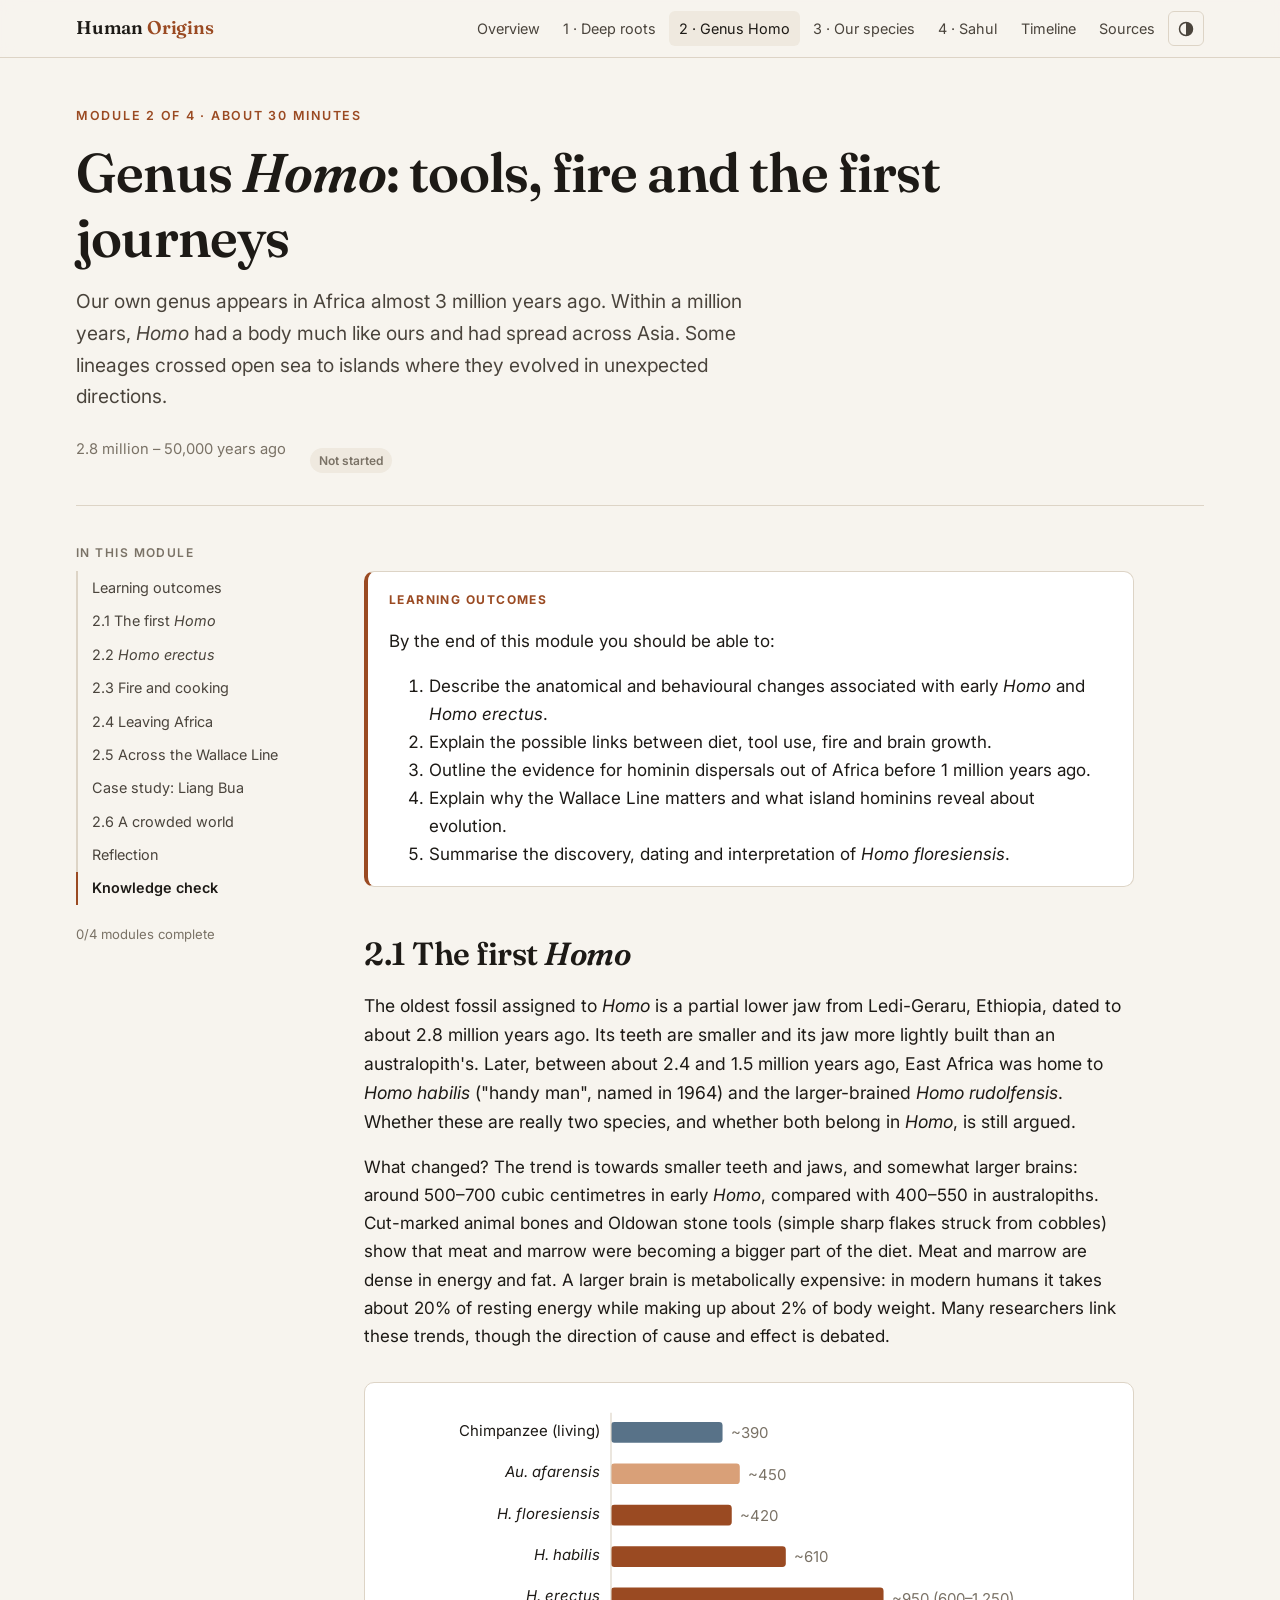
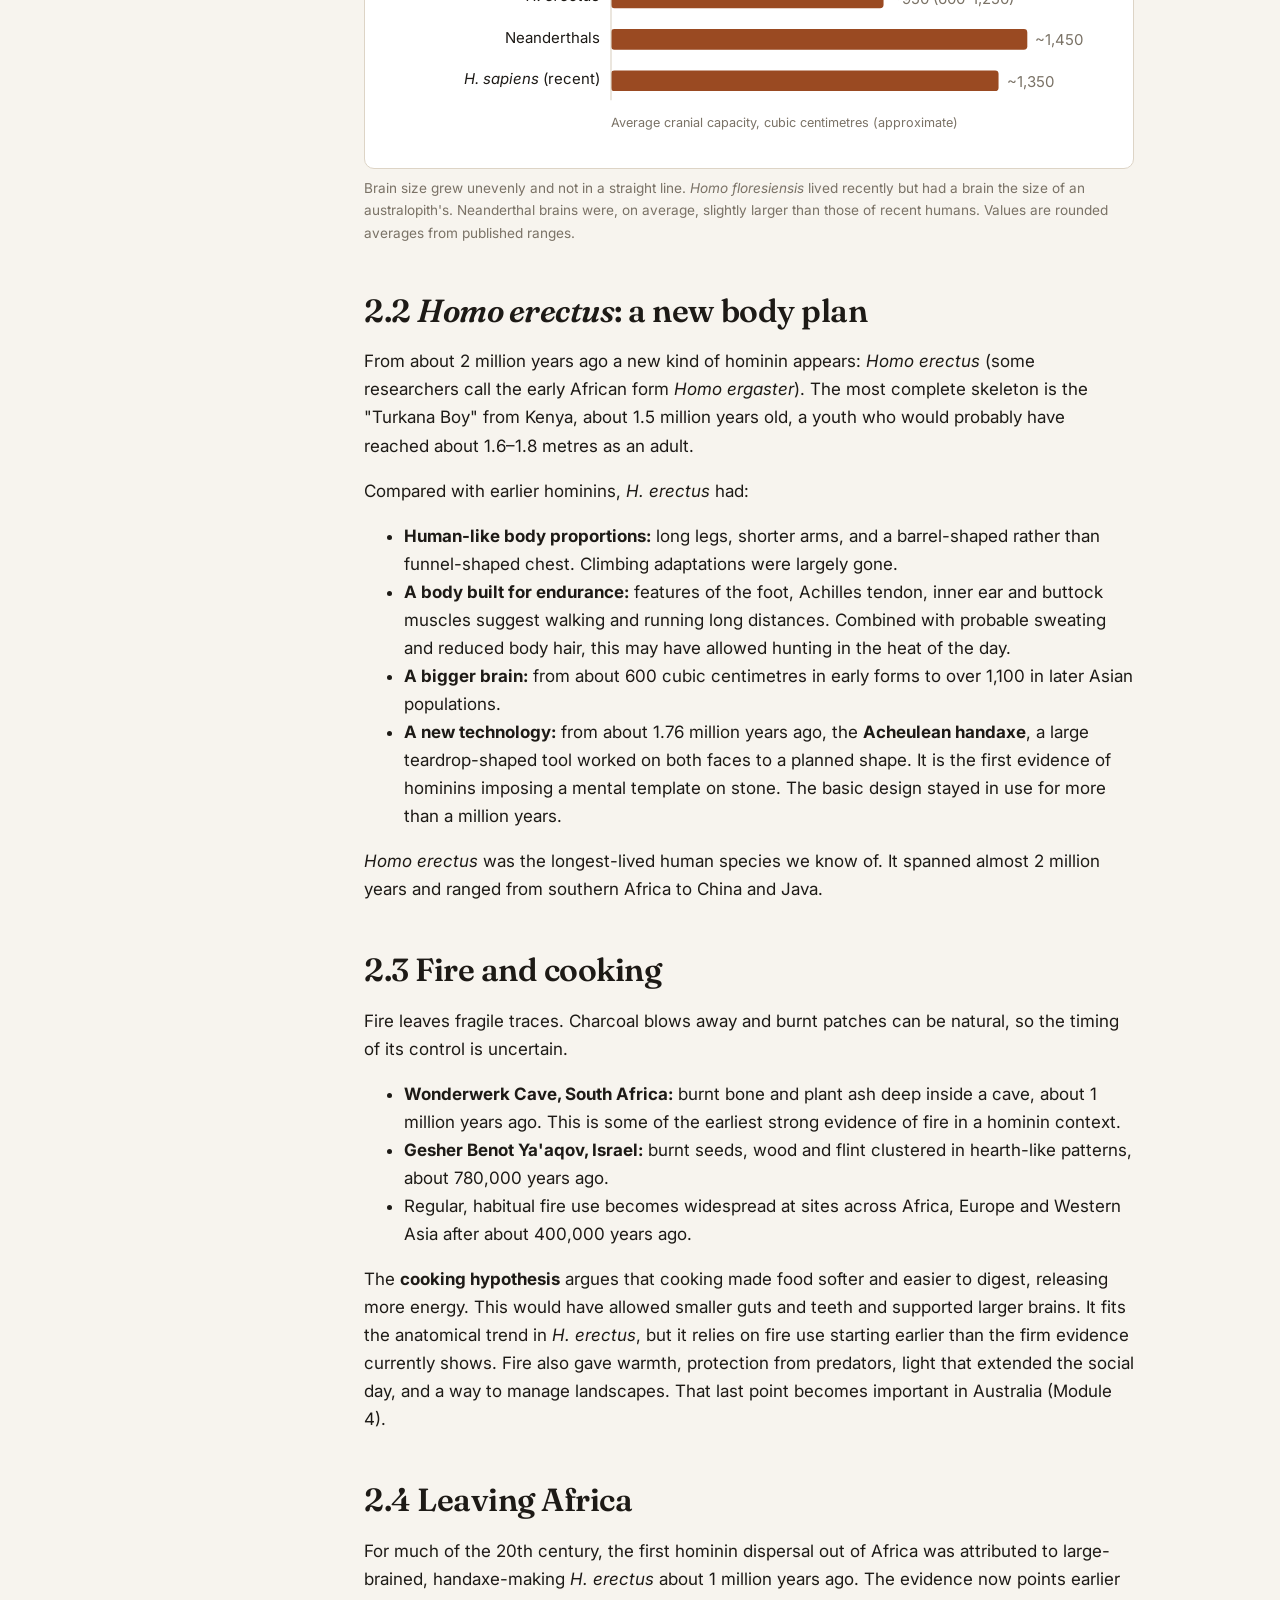
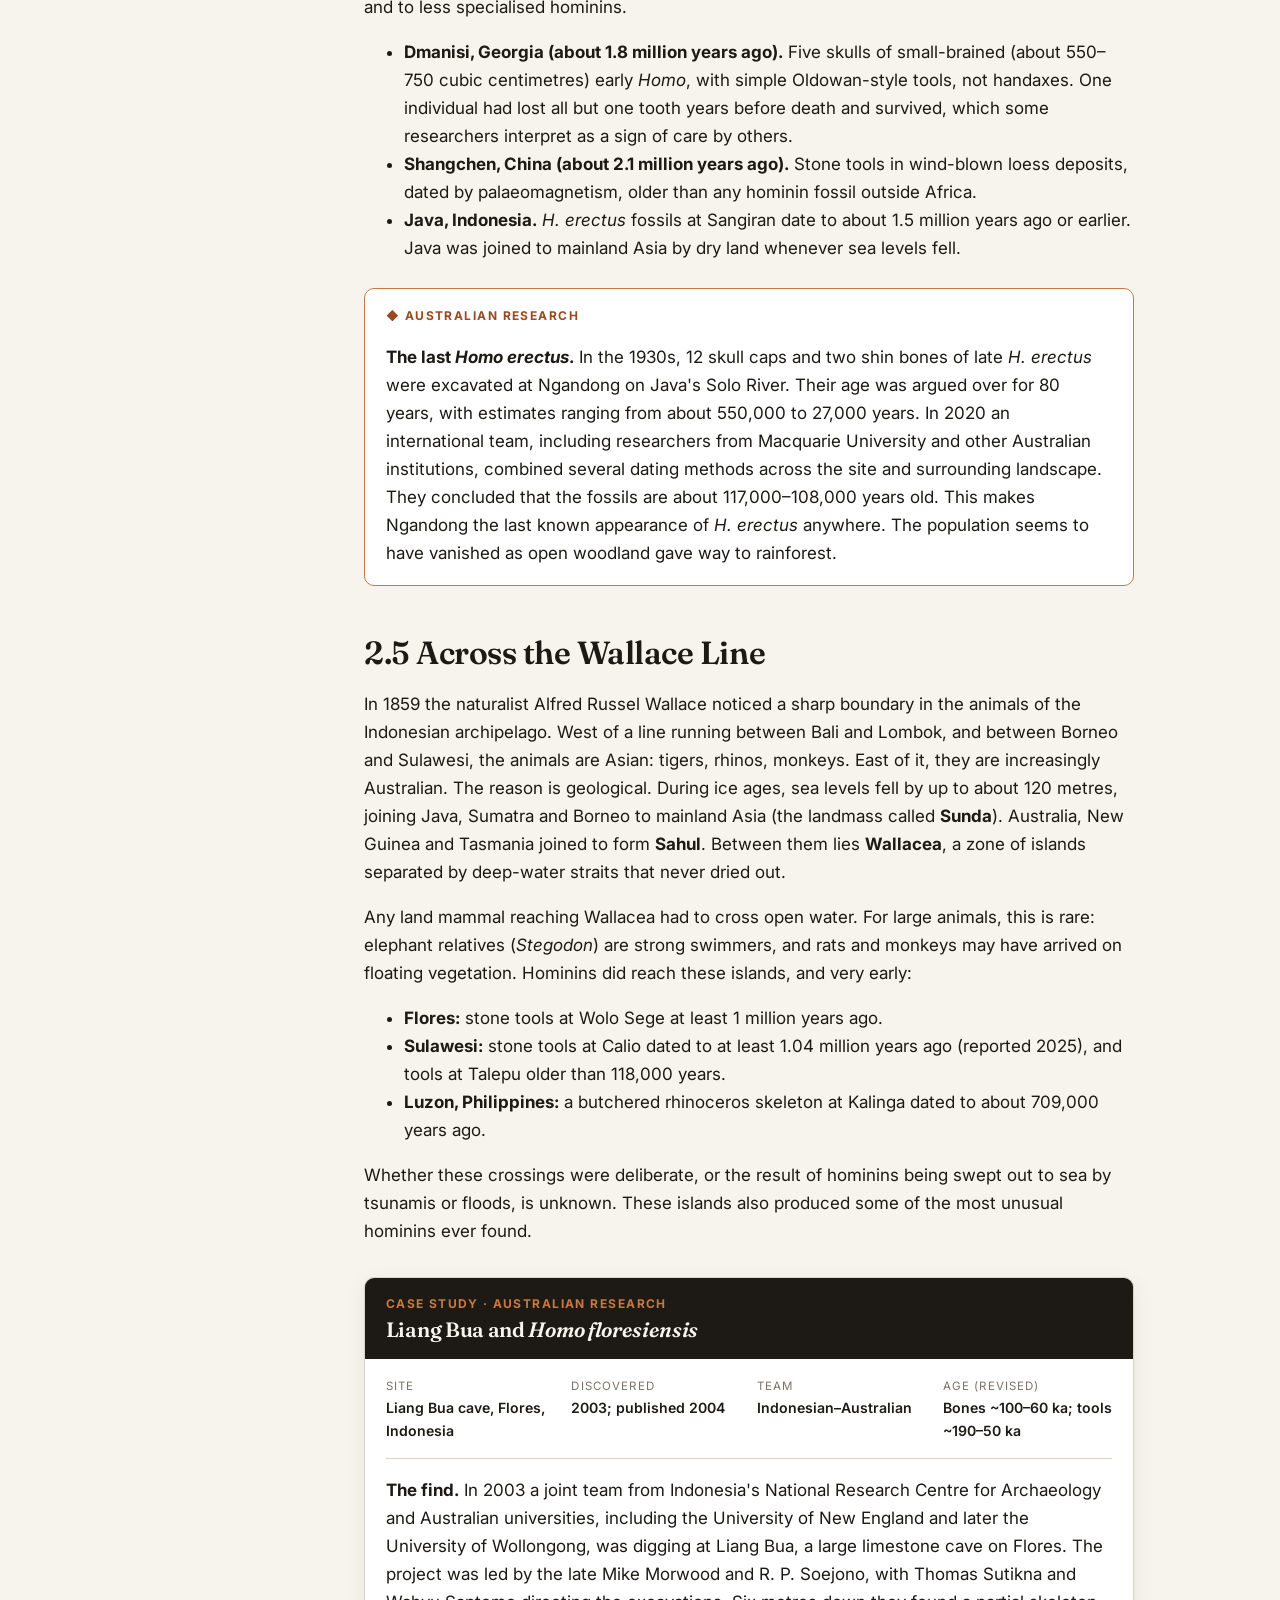
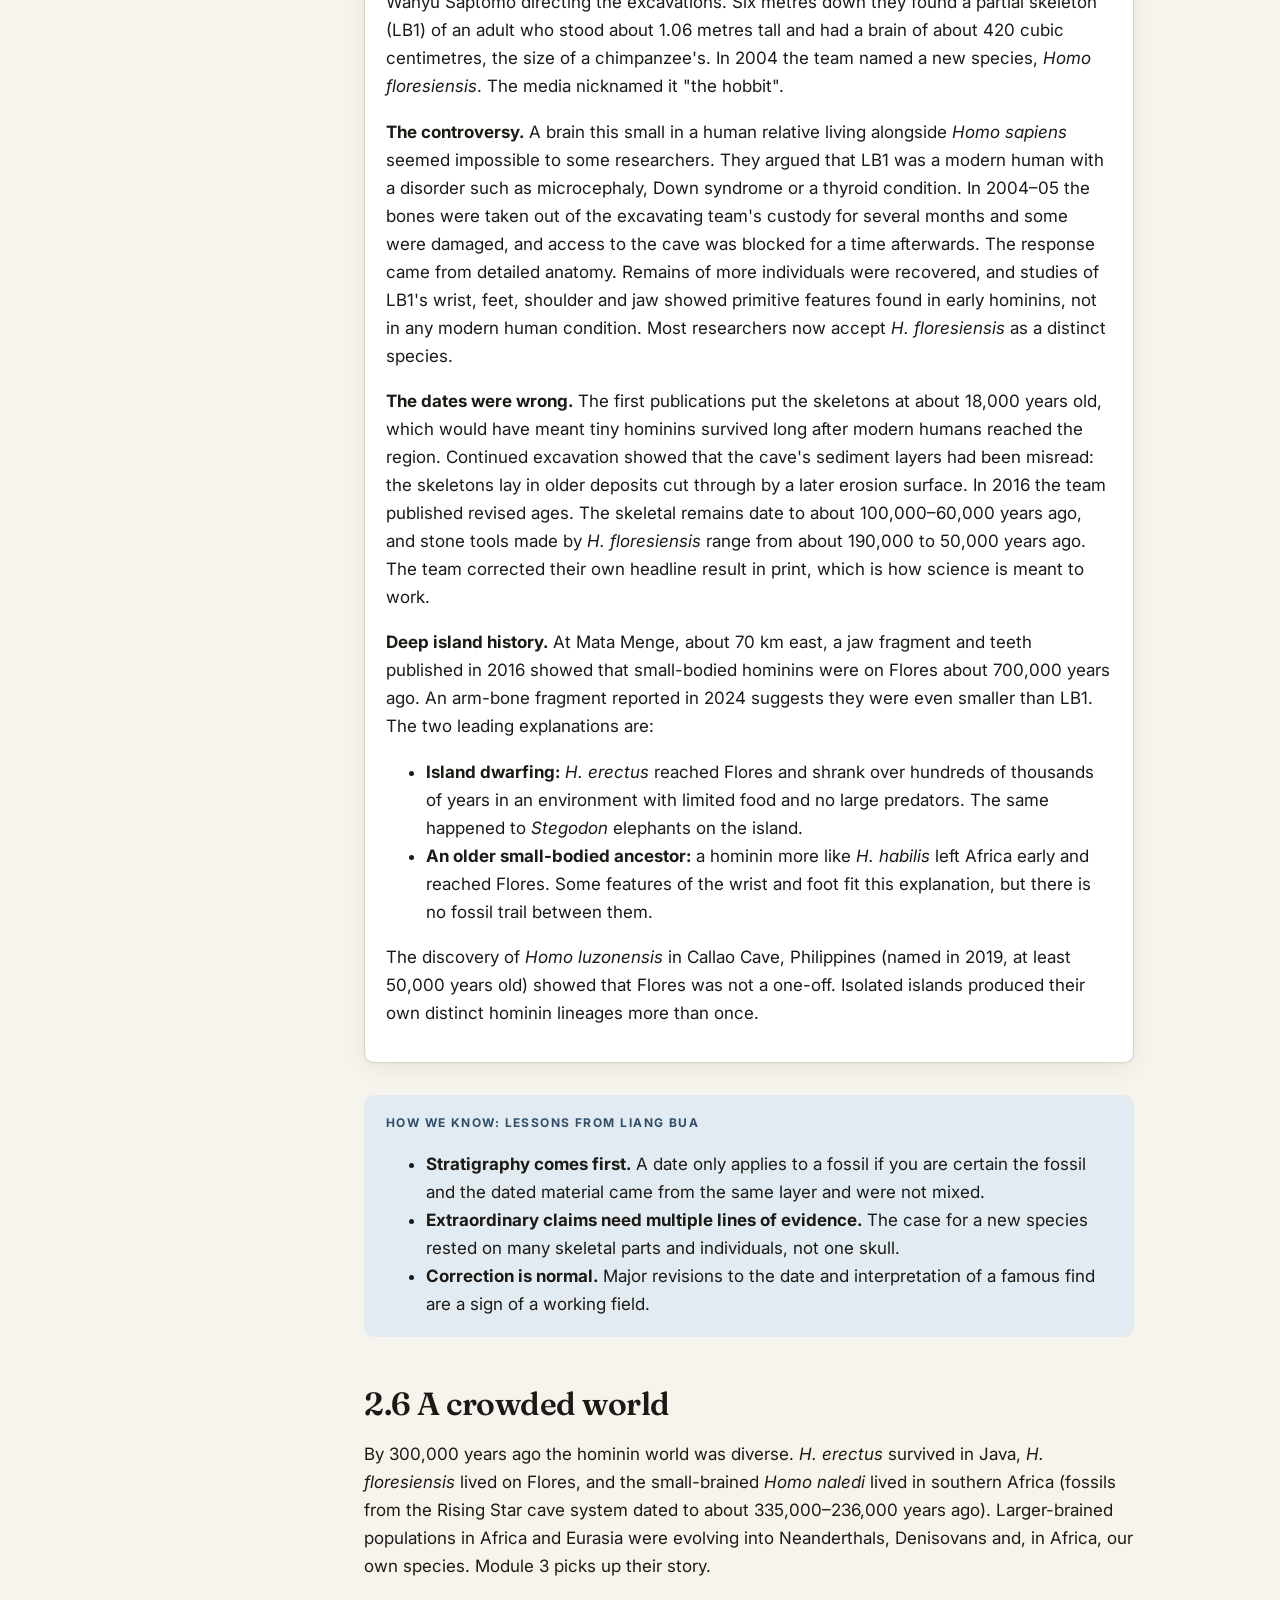
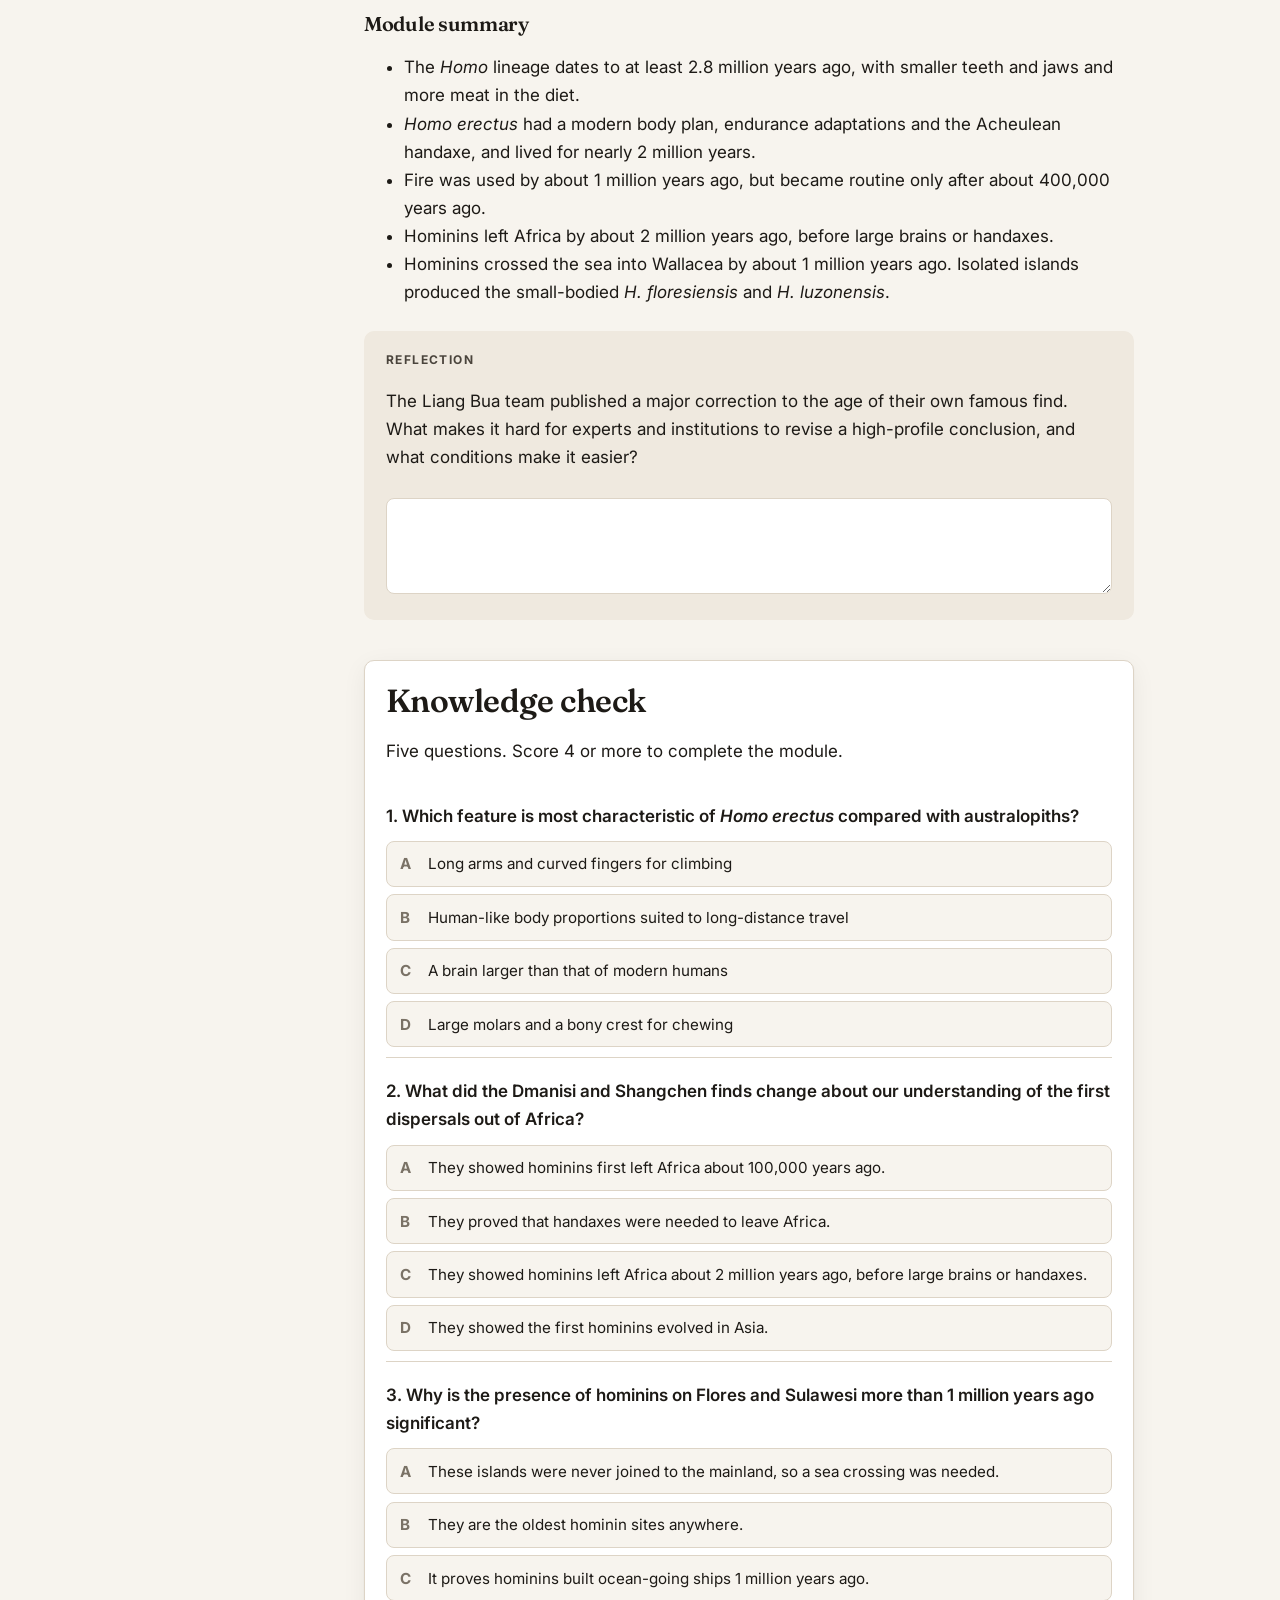
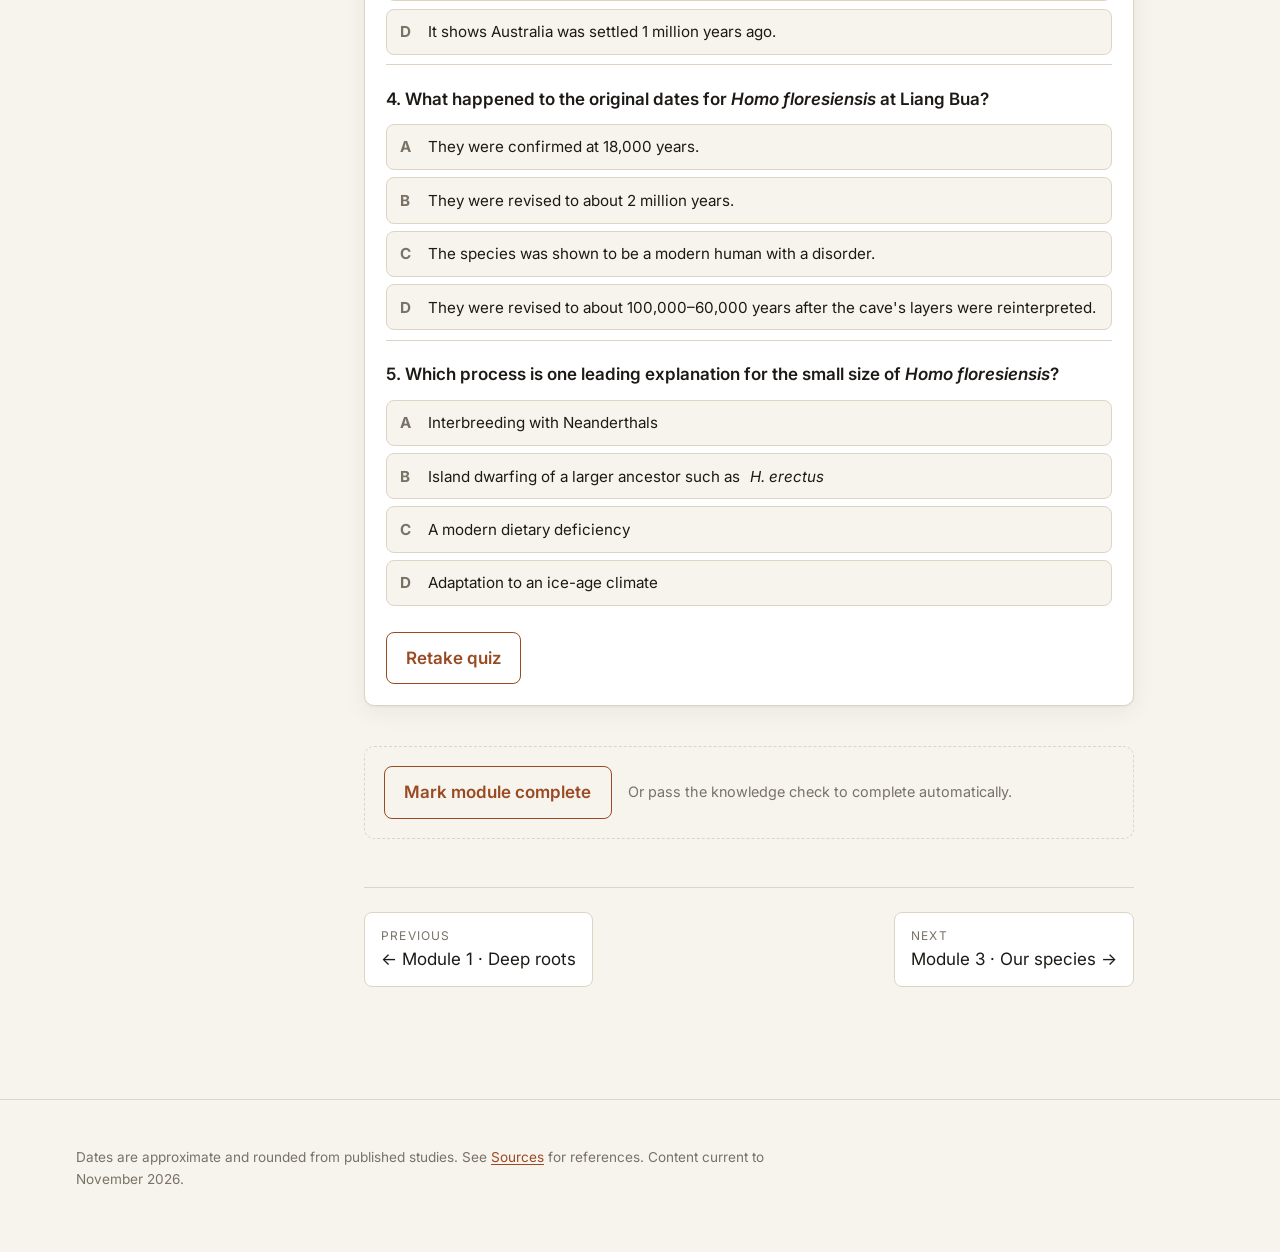
==== site/module-2.html @ 726d6d4f "Add Human Origins: four-module executive course on human evolution Static site in site/ with four mo" ====
<!doctype html>
<html lang="en-AU">
<head>
<meta charset="utf-8">
<meta name="viewport" content="width=device-width, initial-scale=1">
<title>Genus Homo · Human Origins</title>
<meta name="description" content="Module 2: early Homo, Homo erectus, fire, the first dispersals out of Africa, and the island hominins of Flores and Luzon.">
<link rel="preconnect" href="https://fonts.googleapis.com">
<link rel="preconnect" href="https://fonts.gstatic.com" crossorigin>
<link href="https://fonts.googleapis.com/css2?family=Fraunces:opsz,wght@9..144,500;9..144,600&family=Inter:wght@400;600;700&display=swap" rel="stylesheet">
<link rel="stylesheet" href="assets/styles.css">
<link rel="icon" href="data:image/svg+xml,%3Csvg xmlns='http://www.w3.org/2000/svg' viewBox='0 0 32 32'%3E%3Ccircle cx='16' cy='16' r='14' fill='%239a4a22'/%3E%3Cpath d='M10 22c2-8 4-12 6-12s4 4 6 12' stroke='%23fff' stroke-width='2.5' fill='none' stroke-linecap='round'/%3E%3C/svg%3E">
</head>
<body>
<a class="skip" href="#main">Skip to content</a>
<header class="site-header"><div class="inner">
  <a class="brand" href="index.html">Human <span>Origins</span></a>
  <button class="nav-toggle" aria-expanded="false" aria-controls="nav">Menu</button>
  <nav class="site-nav" id="nav" aria-label="Course">
    <a href="index.html">Overview</a>
    <a href="module-1.html">1 · Deep roots</a>
    <a href="module-2.html" aria-current="page">2 · Genus Homo</a>
    <a href="module-3.html">3 · Our species</a>
    <a href="module-4.html">4 · Sahul</a>
    <a href="timeline.html">Timeline</a>
    <a href="resources.html">Sources</a>
    <button class="theme-toggle" type="button" aria-label="Toggle dark mode"><svg width="16" height="16" viewBox="0 0 16 16" aria-hidden="true" style="display:block"><circle cx="8" cy="8" r="6.5" fill="none" stroke="currentColor" stroke-width="1.5"/><path d="M8 1.5a6.5 6.5 0 0 1 0 13z" fill="currentColor"/></svg></button>
  </nav>
</div></header>

<main id="main">
<div class="wrap">
  <header class="module-head">
    <p class="eyebrow">Module 2 of 4 · About 30 minutes</p>
    <h1>Genus <em>Homo</em>: tools, fire and the first journeys</h1>
    <p class="lede">Our own genus appears in Africa almost 3 million years ago. Within a million years, <em>Homo</em> had a body much like ours and had spread across Asia. Some lineages crossed open sea to islands where they evolved in unexpected directions.</p>
    <div class="meta-row"><span>2.8 million – 50,000 years ago</span><span data-status-for="m2" class="status">Not started</span></div>
  </header>

  <div class="module-layout">
    <aside class="toc" aria-label="In this module">
      <h2>In this module</h2>
      <ol>
        <li><a href="#outcomes">Learning outcomes</a></li>
        <li><a href="#s1">2.1 The first <em>Homo</em></a></li>
        <li><a href="#s2">2.2 <em>Homo erectus</em></a></li>
        <li><a href="#s3">2.3 Fire and cooking</a></li>
        <li><a href="#s4">2.4 Leaving Africa</a></li>
        <li><a href="#s5">2.5 Across the Wallace Line</a></li>
        <li><a href="#case">Case study: Liang Bua</a></li>
        <li><a href="#s6">2.6 A crowded world</a></li>
        <li><a href="#reflect">Reflection</a></li>
        <li><a href="#quiz">Knowledge check</a></li>
      </ol>
      <p class="progress-mini"><span data-progress-count>0</span>/4 modules complete</p>
    </aside>

    <article class="content">
      <div class="box outcomes" id="outcomes">
        <p class="box-title">Learning outcomes</p>
        <p>By the end of this module you should be able to:</p>
        <ol>
          <li>Describe the anatomical and behavioural changes associated with early <em>Homo</em> and <em>Homo erectus</em>.</li>
          <li>Explain the possible links between diet, tool use, fire and brain growth.</li>
          <li>Outline the evidence for hominin dispersals out of Africa before 1 million years ago.</li>
          <li>Explain why the Wallace Line matters and what island hominins reveal about evolution.</li>
          <li>Summarise the discovery, dating and interpretation of <em>Homo floresiensis</em>.</li>
        </ol>
      </div>

      <h2 id="s1">2.1 The first <em>Homo</em></h2>
      <p>The oldest fossil assigned to <em>Homo</em> is a partial lower jaw from Ledi-Geraru, Ethiopia, dated to about 2.8 million years ago. Its teeth are smaller and its jaw more lightly built than an australopith's. Later, between about 2.4 and 1.5 million years ago, East Africa was home to <em>Homo habilis</em> ("handy man", named in 1964) and the larger-brained <em>Homo rudolfensis</em>. Whether these are really two species, and whether both belong in <em>Homo</em>, is still argued.</p>
      <p>What changed? The trend is towards smaller teeth and jaws, and somewhat larger brains: around 500–700 cubic centimetres in early <em>Homo</em>, compared with 400–550 in australopiths. Cut-marked animal bones and Oldowan stone tools (simple sharp flakes struck from cobbles) show that meat and marrow were becoming a bigger part of the diet. Meat and marrow are dense in energy and fat. A larger brain is metabolically expensive: in modern humans it takes about 20% of resting energy while making up about 2% of body weight. Many researchers link these trends, though the direction of cause and effect is debated.</p>

      <figure>
        <div class="fig-svg">
          <svg viewBox="0 0 640 300" role="img" aria-labelledby="brain-t brain-d">
            <title id="brain-t">Average brain size of selected hominins</title>
            <desc id="brain-d">Horizontal bar chart of approximate average cranial capacity in cubic centimetres: chimpanzee 390, Australopithecus afarensis 450, Homo floresiensis 420, Homo habilis 610, Homo erectus 950, Neanderthals 1450, Homo sapiens (recent) 1350.</desc>
            <g font-size="13">
              <text x="190" y="32" text-anchor="end">Chimpanzee (living)</text>
              <rect class="bar3" x="200" y="20" width="97" height="18" rx="3"/><text x="304" y="34" class="muted">~390</text>
              <text x="190" y="68" text-anchor="end"><tspan font-style="italic">Au. afarensis</tspan></text>
              <rect class="bar2" x="200" y="56" width="112" height="18" rx="3"/><text x="319" y="70" class="muted">~450</text>
              <text x="190" y="104" text-anchor="end"><tspan font-style="italic">H. floresiensis</tspan></text>
              <rect class="bar" x="200" y="92" width="105" height="18" rx="3"/><text x="312" y="106" class="muted">~420</text>
              <text x="190" y="140" text-anchor="end"><tspan font-style="italic">H. habilis</tspan></text>
              <rect class="bar" x="200" y="128" width="152" height="18" rx="3"/><text x="359" y="142" class="muted">~610</text>
              <text x="190" y="176" text-anchor="end"><tspan font-style="italic">H. erectus</tspan></text>
              <rect class="bar" x="200" y="164" width="237" height="18" rx="3"/><text x="444" y="178" class="muted">~950 (600–1,250)</text>
              <text x="190" y="212" text-anchor="end">Neanderthals</text>
              <rect class="bar" x="200" y="200" width="362" height="18" rx="3"/><text x="569" y="214" class="muted">~1,450</text>
              <text x="190" y="248" text-anchor="end"><tspan font-style="italic">H. sapiens</tspan> (recent)</text>
              <rect class="bar" x="200" y="236" width="337" height="18" rx="3"/><text x="544" y="250" class="muted">~1,350</text>
              <line class="axis" x1="200" y1="12" x2="200" y2="262" stroke-width="1"/>
              <text x="200" y="285" class="muted" font-size="11">Average cranial capacity, cubic centimetres (approximate)</text>
            </g>
          </svg>
        </div>
        <figcaption>Brain size grew unevenly and not in a straight line. <em>Homo floresiensis</em> lived recently but had a brain the size of an australopith's. Neanderthal brains were, on average, slightly larger than those of recent humans. Values are rounded averages from published ranges.</figcaption>
      </figure>

      <h2 id="s2">2.2 <em>Homo erectus</em>: a new body plan</h2>
      <p>From about 2 million years ago a new kind of hominin appears: <em>Homo erectus</em> (some researchers call the early African form <em>Homo ergaster</em>). The most complete skeleton is the "Turkana Boy" from Kenya, about 1.5 million years old, a youth who would probably have reached about 1.6–1.8 metres as an adult.</p>
      <p>Compared with earlier hominins, <em>H. erectus</em> had:</p>
      <ul>
        <li><strong>Human-like body proportions:</strong> long legs, shorter arms, and a barrel-shaped rather than funnel-shaped chest. Climbing adaptations were largely gone.</li>
        <li><strong>A body built for endurance:</strong> features of the foot, Achilles tendon, inner ear and buttock muscles suggest walking and running long distances. Combined with probable sweating and reduced body hair, this may have allowed hunting in the heat of the day.</li>
        <li><strong>A bigger brain:</strong> from about 600 cubic centimetres in early forms to over 1,100 in later Asian populations.</li>
        <li><strong>A new technology:</strong> from about 1.76 million years ago, the <strong>Acheulean handaxe</strong>, a large teardrop-shaped tool worked on both faces to a planned shape. It is the first evidence of hominins imposing a mental template on stone. The basic design stayed in use for more than a million years.</li>
      </ul>
      <p><em>Homo erectus</em> was the longest-lived human species we know of. It spanned almost 2 million years and ranged from southern Africa to China and Java.</p>

      <h2 id="s3">2.3 Fire and cooking</h2>
      <p>Fire leaves fragile traces. Charcoal blows away and burnt patches can be natural, so the timing of its control is uncertain.</p>
      <ul>
        <li><strong>Wonderwerk Cave, South Africa:</strong> burnt bone and plant ash deep inside a cave, about 1 million years ago. This is some of the earliest strong evidence of fire in a hominin context.</li>
        <li><strong>Gesher Benot Ya'aqov, Israel:</strong> burnt seeds, wood and flint clustered in hearth-like patterns, about 780,000 years ago.</li>
        <li>Regular, habitual fire use becomes widespread at sites across Africa, Europe and Western Asia after about 400,000 years ago.</li>
      </ul>
      <p>The <strong>cooking hypothesis</strong> argues that cooking made food softer and easier to digest, releasing more energy. This would have allowed smaller guts and teeth and supported larger brains. It fits the anatomical trend in <em>H. erectus</em>, but it relies on fire use starting earlier than the firm evidence currently shows. Fire also gave warmth, protection from predators, light that extended the social day, and a way to manage landscapes. That last point becomes important in Australia (Module 4).</p>

      <h2 id="s4">2.4 Leaving Africa</h2>
      <p>For much of the 20th century, the first hominin dispersal out of Africa was attributed to large-brained, handaxe-making <em>H. erectus</em> about 1 million years ago. The evidence now points earlier and to less specialised hominins.</p>
      <ul>
        <li><strong>Dmanisi, Georgia (about 1.8 million years ago).</strong> Five skulls of small-brained (about 550–750 cubic centimetres) early <em>Homo</em>, with simple Oldowan-style tools, not handaxes. One individual had lost all but one tooth years before death and survived, which some researchers interpret as a sign of care by others.</li>
        <li><strong>Shangchen, China (about 2.1 million years ago).</strong> Stone tools in wind-blown loess deposits, dated by palaeomagnetism, older than any hominin fossil outside Africa.</li>
        <li><strong>Java, Indonesia.</strong> <em>H. erectus</em> fossils at Sangiran date to about 1.5 million years ago or earlier. Java was joined to mainland Asia by dry land whenever sea levels fell.</li>
      </ul>

      <div class="box aus">
        <p class="box-title">Australian research</p>
        <p><strong>The last <em>Homo erectus</em>.</strong> In the 1930s, 12 skull caps and two shin bones of late <em>H. erectus</em> were excavated at Ngandong on Java's Solo River. Their age was argued over for 80 years, with estimates ranging from about 550,000 to 27,000 years. In 2020 an international team, including researchers from Macquarie University and other Australian institutions, combined several dating methods across the site and surrounding landscape. They concluded that the fossils are about 117,000–108,000 years old. This makes Ngandong the last known appearance of <em>H. erectus</em> anywhere. The population seems to have vanished as open woodland gave way to rainforest.</p>
      </div>

      <h2 id="s5">2.5 Across the Wallace Line</h2>
      <p>In 1859 the naturalist Alfred Russel Wallace noticed a sharp boundary in the animals of the Indonesian archipelago. West of a line running between Bali and Lombok, and between Borneo and Sulawesi, the animals are Asian: tigers, rhinos, monkeys. East of it, they are increasingly Australian. The reason is geological. During ice ages, sea levels fell by up to about 120 metres, joining Java, Sumatra and Borneo to mainland Asia (the landmass called <strong>Sunda</strong>). Australia, New Guinea and Tasmania joined to form <strong>Sahul</strong>. Between them lies <strong>Wallacea</strong>, a zone of islands separated by deep-water straits that never dried out.</p>
      <p>Any land mammal reaching Wallacea had to cross open water. For large animals, this is rare: elephant relatives (<em>Stegodon</em>) are strong swimmers, and rats and monkeys may have arrived on floating vegetation. Hominins did reach these islands, and very early:</p>
      <ul>
        <li><strong>Flores:</strong> stone tools at Wolo Sege at least 1 million years ago.</li>
        <li><strong>Sulawesi:</strong> stone tools at Calio dated to at least 1.04 million years ago (reported 2025), and tools at Talepu older than 118,000 years.</li>
        <li><strong>Luzon, Philippines:</strong> a butchered rhinoceros skeleton at Kalinga dated to about 709,000 years ago.</li>
      </ul>
      <p>Whether these crossings were deliberate, or the result of hominins being swept out to sea by tsunamis or floods, is unknown. These islands also produced some of the most unusual hominins ever found.</p>

      <section class="case" id="case" aria-labelledby="case-h">
        <div class="case-head">
          <p class="box-title">Case study · Australian research</p>
          <h3 id="case-h">Liang Bua and <em>Homo floresiensis</em></h3>
        </div>
        <div class="case-body">
          <dl class="case-facts">
            <div><dt>Site</dt><dd>Liang Bua cave, Flores, Indonesia</dd></div>
            <div><dt>Discovered</dt><dd>2003; published 2004</dd></div>
            <div><dt>Team</dt><dd>Indonesian–Australian</dd></div>
            <div><dt>Age (revised)</dt><dd>Bones ~100–60 ka; tools ~190–50 ka</dd></div>
          </dl>
          <p><strong>The find.</strong> In 2003 a joint team from Indonesia's National Research Centre for Archaeology and Australian universities, including the University of New England and later the University of Wollongong, was digging at Liang Bua, a large limestone cave on Flores. The project was led by the late Mike Morwood and R. P. Soejono, with Thomas Sutikna and Wahyu Saptomo directing the excavations. Six metres down they found a partial skeleton (LB1) of an adult who stood about 1.06 metres tall and had a brain of about 420 cubic centimetres, the size of a chimpanzee's. In 2004 the team named a new species, <em>Homo floresiensis</em>. The media nicknamed it "the hobbit".</p>
          <p><strong>The controversy.</strong> A brain this small in a human relative living alongside <em>Homo sapiens</em> seemed impossible to some researchers. They argued that LB1 was a modern human with a disorder such as microcephaly, Down syndrome or a thyroid condition. In 2004–05 the bones were taken out of the excavating team's custody for several months and some were damaged, and access to the cave was blocked for a time afterwards. The response came from detailed anatomy. Remains of more individuals were recovered, and studies of LB1's wrist, feet, shoulder and jaw showed primitive features found in early hominins, not in any modern human condition. Most researchers now accept <em>H. floresiensis</em> as a distinct species.</p>
          <p><strong>The dates were wrong.</strong> The first publications put the skeletons at about 18,000 years old, which would have meant tiny hominins survived long after modern humans reached the region. Continued excavation showed that the cave's sediment layers had been misread: the skeletons lay in older deposits cut through by a later erosion surface. In 2016 the team published revised ages. The skeletal remains date to about 100,000–60,000 years ago, and stone tools made by <em>H. floresiensis</em> range from about 190,000 to 50,000 years ago. The team corrected their own headline result in print, which is how science is meant to work.</p>
          <p><strong>Deep island history.</strong> At Mata Menge, about 70 km east, a jaw fragment and teeth published in 2016 showed that small-bodied hominins were on Flores about 700,000 years ago. An arm-bone fragment reported in 2024 suggests they were even smaller than LB1. The two leading explanations are:</p>
          <ul>
            <li><strong>Island dwarfing:</strong> <em>H. erectus</em> reached Flores and shrank over hundreds of thousands of years in an environment with limited food and no large predators. The same happened to <em>Stegodon</em> elephants on the island.</li>
            <li><strong>An older small-bodied ancestor:</strong> a hominin more like <em>H. habilis</em> left Africa early and reached Flores. Some features of the wrist and foot fit this explanation, but there is no fossil trail between them.</li>
          </ul>
          <p>The discovery of <em>Homo luzonensis</em> in Callao Cave, Philippines (named in 2019, at least 50,000 years old) showed that Flores was not a one-off. Isolated islands produced their own distinct hominin lineages more than once.</p>
        </div>
      </section>

      <div class="box method">
        <p class="box-title">How we know: lessons from Liang Bua</p>
        <ul>
          <li><strong>Stratigraphy comes first.</strong> A date only applies to a fossil if you are certain the fossil and the dated material came from the same layer and were not mixed.</li>
          <li><strong>Extraordinary claims need multiple lines of evidence.</strong> The case for a new species rested on many skeletal parts and individuals, not one skull.</li>
          <li><strong>Correction is normal.</strong> Major revisions to the date and interpretation of a famous find are a sign of a working field.</li>
        </ul>
      </div>

      <h2 id="s6">2.6 A crowded world</h2>
      <p>By 300,000 years ago the hominin world was diverse. <em>H. erectus</em> survived in Java, <em>H. floresiensis</em> lived on Flores, and the small-brained <em>Homo naledi</em> lived in southern Africa (fossils from the Rising Star cave system dated to about 335,000–236,000 years ago). Larger-brained populations in Africa and Eurasia were evolving into Neanderthals, Denisovans and, in Africa, our own species. Module 3 picks up their story.</p>

      <h3>Module summary</h3>
      <ul>
        <li>The <em>Homo</em> lineage dates to at least 2.8 million years ago, with smaller teeth and jaws and more meat in the diet.</li>
        <li><em>Homo erectus</em> had a modern body plan, endurance adaptations and the Acheulean handaxe, and lived for nearly 2 million years.</li>
        <li>Fire was used by about 1 million years ago, but became routine only after about 400,000 years ago.</li>
        <li>Hominins left Africa by about 2 million years ago, before large brains or handaxes.</li>
        <li>Hominins crossed the sea into Wallacea by about 1 million years ago. Isolated islands produced the small-bodied <em>H. floresiensis</em> and <em>H. luzonensis</em>.</li>
      </ul>

      <div class="box reflect" id="reflect">
        <p class="box-title">Reflection</p>
        <p>The Liang Bua team published a major correction to the age of their own famous find. What makes it hard for experts and institutions to revise a high-profile conclusion, and what conditions make it easier?</p>
        <textarea data-note="m2-r1" aria-label="Your reflection"></textarea>
        <span class="saved"></span>
      </div>

      <section class="quiz" id="quiz" data-module="m2" data-pass="4" aria-labelledby="quiz-h">
        <h2 id="quiz-h">Knowledge check</h2>
        <p>Five questions. Score 4 or more to complete the module.</p>

        <div class="q" data-answer="b" data-explain="H. erectus had long legs, shorter arms and features suited to walking and running long distances; climbing adaptations were largely lost.">
          <p class="q-text">1. Which feature is most characteristic of <em>Homo erectus</em> compared with australopiths?</p>
          <div class="q-opts">
            <button class="q-opt" data-k="a">Long arms and curved fingers for climbing</button>
            <button class="q-opt" data-k="b">Human-like body proportions suited to long-distance travel</button>
            <button class="q-opt" data-k="c">A brain larger than that of modern humans</button>
            <button class="q-opt" data-k="d">Large molars and a bony crest for chewing</button>
          </div>
          <div class="q-feedback" aria-live="polite"></div>
        </div>

        <div class="q" data-answer="c" data-explain="Dmanisi hominins (about 1.8 Ma) had small brains and simple tools, and Shangchen tools (about 2.1 Ma) predate Acheulean handaxes.">
          <p class="q-text">2. What did the Dmanisi and Shangchen finds change about our understanding of the first dispersals out of Africa?</p>
          <div class="q-opts">
            <button class="q-opt" data-k="a">They showed hominins first left Africa about 100,000 years ago.</button>
            <button class="q-opt" data-k="b">They proved that handaxes were needed to leave Africa.</button>
            <button class="q-opt" data-k="c">They showed hominins left Africa about 2 million years ago, before large brains or handaxes.</button>
            <button class="q-opt" data-k="d">They showed the first hominins evolved in Asia.</button>
          </div>
          <div class="q-feedback" aria-live="polite"></div>
        </div>

        <div class="q" data-answer="a" data-explain="Wallacea's deep straits never became dry land, even at the lowest ice-age sea levels, so reaching islands like Flores and Sulawesi required a water crossing.">
          <p class="q-text">3. Why is the presence of hominins on Flores and Sulawesi more than 1 million years ago significant?</p>
          <div class="q-opts">
            <button class="q-opt" data-k="a">These islands were never joined to the mainland, so a sea crossing was needed.</button>
            <button class="q-opt" data-k="b">They are the oldest hominin sites anywhere.</button>
            <button class="q-opt" data-k="c">It proves hominins built ocean-going ships 1 million years ago.</button>
            <button class="q-opt" data-k="d">It shows Australia was settled 1 million years ago.</button>
          </div>
          <div class="q-feedback" aria-live="polite"></div>
        </div>

        <div class="q" data-answer="d" data-explain="Further excavation showed the sediment layers had been misread. In 2016 the team revised the skeletal remains to about 100,000–60,000 years ago, with tools from about 190,000–50,000.">
          <p class="q-text">4. What happened to the original dates for <em>Homo floresiensis</em> at Liang Bua?</p>
          <div class="q-opts">
            <button class="q-opt" data-k="a">They were confirmed at 18,000 years.</button>
            <button class="q-opt" data-k="b">They were revised to about 2 million years.</button>
            <button class="q-opt" data-k="c">The species was shown to be a modern human with a disorder.</button>
            <button class="q-opt" data-k="d">They were revised to about 100,000–60,000 years after the cave's layers were reinterpreted.</button>
          </div>
          <div class="q-feedback" aria-live="polite"></div>
        </div>

        <div class="q" data-answer="b" data-explain="Island dwarfing — evolution towards smaller size under limited resources and few predators — is one leading explanation; the dwarf Stegodon on Flores shows the same pattern.">
          <p class="q-text">5. Which process is one leading explanation for the small size of <em>Homo floresiensis</em>?</p>
          <div class="q-opts">
            <button class="q-opt" data-k="a">Interbreeding with Neanderthals</button>
            <button class="q-opt" data-k="b">Island dwarfing of a larger ancestor such as <em>H. erectus</em></button>
            <button class="q-opt" data-k="c">A modern dietary deficiency</button>
            <button class="q-opt" data-k="d">Adaptation to an ice-age climate</button>
          </div>
          <div class="q-feedback" aria-live="polite"></div>
        </div>

        <div class="quiz-result" role="status"></div>
        <div class="quiz-actions"><button class="btn secondary" type="button" data-quiz-reset>Retake quiz</button></div>
      </section>

      <div class="complete-row">
        <button class="btn secondary" type="button" data-complete-btn="m2">Mark module complete</button>
        <span style="color:var(--ink-3);font-size:.9rem">Or pass the knowledge check to complete automatically.</span>
      </div>

      <nav class="pager" aria-label="Module navigation">
        <a href="module-1.html"><small>Previous</small>← Module 1 · Deep roots</a>
        <a href="module-3.html"><small>Next</small>Module 3 · Our species →</a>
      </nav>
    </article>
  </div>
</div>
</main>

<footer class="site-footer"><div class="wrap">
  <p>Dates are approximate and rounded from published studies. See <a href="resources.html">Sources</a> for references. Content current to November 2026.</p>
</div></footer>
<script src="assets/app.js"></script>
</body>
</html>
---- site/assets/styles.css ----
/* Human Origins — executive course styles */
:root {
  --bg: #f7f4ee;
  --surface: #ffffff;
  --surface-2: #efe9df;
  --ink: #1d1a16;
  --ink-2: #4a443c;
  --ink-3: #7a7266;
  --rule: #ddd4c6;
  --accent: #9a4a22;      /* ochre */
  --accent-2: #c9783f;
  --accent-soft: #f3e3d6;
  --ok: #2f6b45;
  --ok-soft: #e1efe5;
  --bad: #9b2c2c;
  --bad-soft: #f6e1e1;
  --note: #2f4f6b;
  --note-soft: #e3ebf2;
  --shadow: 0 1px 2px rgba(29,26,22,.06), 0 6px 24px rgba(29,26,22,.06);
  --radius: 10px;
  --serif: "Fraunces", Georgia, "Times New Roman", serif;
  --sans: "Inter", system-ui, -apple-system, "Segoe UI", Roboto, sans-serif;
  --measure: 70ch;
  color-scheme: light;
}
@media (prefers-color-scheme: dark) {
  :root:not([data-theme="light"]) {
    --bg: #151310; --surface: #1e1b17; --surface-2: #26221d; --ink: #f0ebe3; --ink-2: #cfc6b8;
    --ink-3: #9a9183; --rule: #3a342c; --accent: #e09a66; --accent-2: #f0b07f; --accent-soft: #3a2a1f;
    --ok: #7cc495; --ok-soft: #1f3327; --bad: #ec8f8f; --bad-soft: #3b2222; --note: #9cc0e0; --note-soft: #1f2b37;
    --shadow: 0 1px 2px rgba(0,0,0,.4); color-scheme: dark;
  }
}
:root[data-theme="dark"] {
  --bg: #151310; --surface: #1e1b17; --surface-2: #26221d; --ink: #f0ebe3; --ink-2: #cfc6b8;
  --ink-3: #9a9183; --rule: #3a342c; --accent: #e09a66; --accent-2: #f0b07f; --accent-soft: #3a2a1f;
  --ok: #7cc495; --ok-soft: #1f3327; --bad: #ec8f8f; --bad-soft: #3b2222; --note: #9cc0e0; --note-soft: #1f2b37;
  --shadow: 0 1px 2px rgba(0,0,0,.4); color-scheme: dark;
}

*, *::before, *::after { box-sizing: border-box; }
html { -webkit-text-size-adjust: 100%; scroll-behavior: smooth; }
[id] { scroll-margin-top: 80px; }
body {
  margin: 0; background: var(--bg); color: var(--ink);
  font-family: var(--sans); font-size: 17px; line-height: 1.65;
}
img, svg { max-width: 100%; height: auto; }
a { color: var(--accent); text-underline-offset: 2px; }
a:hover { color: var(--accent-2); }
:focus-visible { outline: 3px solid var(--accent-2); outline-offset: 2px; border-radius: 3px; }
.skip { position: absolute; left: -999px; top: 0; background: var(--ink); color: var(--bg); padding: .5rem 1rem; z-index: 100; }
.skip:focus { left: 1rem; }

/* Header */
.site-header {
  position: sticky; top: 0; z-index: 50; background: color-mix(in srgb, var(--bg) 92%, transparent);
  backdrop-filter: blur(8px); border-bottom: 1px solid var(--rule);
}
.site-header .inner { max-width: 1160px; margin: 0 auto; padding: .7rem 16px; display: flex; align-items: center; gap: 1rem; }
.brand { font-family: var(--serif); font-weight: 600; font-size: 1.15rem; color: var(--ink); text-decoration: none; letter-spacing: -.01em; white-space: nowrap; }
.brand span { color: var(--accent); }
.site-nav { display: flex; gap: .25rem; margin-left: auto; flex-wrap: wrap; }
.site-nav a { color: var(--ink-2); text-decoration: none; font-size: .9rem; padding: .35rem .6rem; border-radius: 6px; }
.site-nav a:hover, .site-nav a[aria-current="page"] { background: var(--surface-2); color: var(--ink); }
.theme-toggle { background: none; border: 1px solid var(--rule); color: var(--ink-2); border-radius: 6px; padding: .3rem .55rem; cursor: pointer; font: inherit; font-size: .85rem; }
.nav-toggle { display: none; }
@media (max-width: 820px) {
  .nav-toggle { display: inline-block; margin-left: auto; background: none; border: 1px solid var(--rule); color: var(--ink); border-radius: 6px; padding: .3rem .6rem; font: inherit; font-size: .9rem; }
  .site-nav { display: none; position: absolute; top: 100%; left: 0; right: 0; background: var(--bg); border-bottom: 1px solid var(--rule); flex-direction: column; padding: .5rem 16px 1rem; }
  .site-nav.open { display: flex; }
}

/* Layout */
.wrap { max-width: 1160px; margin: 0 auto; padding: 0 16px; }
.hero { padding: 4.5rem 0 3rem; border-bottom: 1px solid var(--rule); }
.eyebrow { font-size: .78rem; letter-spacing: .14em; text-transform: uppercase; color: var(--accent); font-weight: 600; margin: 0 0 .8rem; }
h1, h2, h3, h4 { font-family: var(--serif); line-height: 1.2; letter-spacing: -.015em; font-weight: 600; }
h1 { font-size: clamp(2.1rem, 5vw, 3.4rem); margin: 0 0 1rem; max-width: 20ch; }
h2 { font-size: clamp(1.5rem, 3vw, 2rem); margin: 3rem 0 1rem; }
h3 { font-size: 1.25rem; margin: 2rem 0 .6rem; }
h4 { font-size: 1.05rem; margin: 1.4rem 0 .4rem; }
.lede { font-size: 1.2rem; color: var(--ink-2); max-width: 60ch; margin: 0 0 1.5rem; }
.meta-row { display: flex; flex-wrap: wrap; gap: .5rem 1.5rem; color: var(--ink-3); font-size: .92rem; }
.meta-row strong { color: var(--ink); font-weight: 600; }

.btn { display: inline-block; background: var(--accent); color: #fff; padding: .7rem 1.2rem; border-radius: 8px; text-decoration: none; font-weight: 600; border: 0; cursor: pointer; font: inherit; font-weight: 600; }
.btn:hover { background: var(--accent-2); color: #fff; }
.btn.secondary { background: transparent; color: var(--accent); border: 1px solid var(--accent); }
.btn.secondary:hover { background: var(--accent-soft); color: var(--accent); }
:root[data-theme="dark"] .btn, :root[data-theme="dark"] .btn:hover { color: #1d1a16; }
@media (prefers-color-scheme: dark) { :root:not([data-theme="light"]) .btn, :root:not([data-theme="light"]) .btn:hover { color: #1d1a16; } }

/* Module page layout */
.module-layout { display: grid; grid-template-columns: 240px minmax(0, 1fr); gap: 3rem; padding: 2.5rem 0 4rem; }
.toc { position: sticky; top: 4.5rem; align-self: start; font-size: .9rem; max-height: calc(100vh - 6rem); overflow: auto; }
.toc h2 { font-family: var(--sans); font-size: .75rem; letter-spacing: .12em; text-transform: uppercase; color: var(--ink-3); margin: 0 0 .7rem; }
.toc ol { list-style: none; padding: 0; margin: 0; border-left: 2px solid var(--rule); }
.toc li a { display: block; padding: .3rem 0 .3rem .9rem; color: var(--ink-2); text-decoration: none; margin-left: -2px; border-left: 2px solid transparent; }
.toc li a:hover { color: var(--ink); }
.toc li a.active { border-left-color: var(--accent); color: var(--ink); font-weight: 600; }
.toc .progress-mini { margin-top: 1.2rem; color: var(--ink-3); font-size: .82rem; }
@media (max-width: 900px) {
  .module-layout { grid-template-columns: 1fr; gap: 1rem; }
  .toc { position: static; max-height: none; background: var(--surface); border: 1px solid var(--rule); border-radius: var(--radius); padding: 1rem; }
}
.content { max-width: var(--measure); }
.content p, .content li { color: var(--ink); }
.content > p:first-of-type { font-size: 1.1rem; }
.module-head { padding: 3rem 0 2rem; border-bottom: 1px solid var(--rule); }
.module-head h1 { max-width: 24ch; }

/* Boxes */
.box { border-radius: var(--radius); padding: 1.1rem 1.3rem; margin: 1.6rem 0; border: 1px solid var(--rule); background: var(--surface); }
.box > :first-child { margin-top: 0; }
.box > :last-child { margin-bottom: 0; }
.box-title { font-family: var(--sans); font-size: .75rem; letter-spacing: .12em; text-transform: uppercase; font-weight: 700; margin: 0 0 .5rem; }
.box.outcomes { background: var(--surface); border-left: 4px solid var(--accent); }
.box.outcomes .box-title { color: var(--accent); }
.box.key { background: var(--accent-soft); border-color: transparent; }
.box.key .box-title { color: var(--accent); }
.box.aus { background: var(--surface); border: 1px solid var(--accent-2); position: relative; }
.box.aus .box-title { color: var(--accent); }
.box.aus .box-title::before { content: "◆ "; }
.box.method { background: var(--note-soft); border-color: transparent; }
.box.method .box-title { color: var(--note); }
.box.reflect { background: var(--surface-2); border-color: transparent; }
.box.reflect .box-title { color: var(--ink-2); }
.box.cultural { background: var(--surface-2); border-left: 4px solid var(--ink-3); font-size: .95rem; }
.box.cultural .box-title { color: var(--ink-2); }
.reflect textarea { width: 100%; min-height: 6rem; margin-top: .6rem; padding: .7rem; border-radius: 8px; border: 1px solid var(--rule); background: var(--surface); color: var(--ink); font: inherit; font-size: .95rem; resize: vertical; }
.reflect .saved { font-size: .8rem; color: var(--ink-3); }

/* Case study */
.case { border: 1px solid var(--rule); border-radius: var(--radius); background: var(--surface); margin: 2rem 0; overflow: hidden; box-shadow: var(--shadow); }
.case-head { background: var(--ink); color: var(--bg); padding: 1rem 1.3rem; }
.case-head .box-title { color: var(--accent-2); margin-bottom: .25rem; }
.case-head h3 { margin: 0; color: var(--bg); font-size: 1.3rem; }
.case-body { padding: 1.1rem 1.3rem; }
.case-facts { display: grid; grid-template-columns: repeat(auto-fit, minmax(150px, 1fr)); gap: .6rem 1rem; margin: 0 0 1rem; padding: 0 0 1rem; border-bottom: 1px solid var(--rule); }
.case-facts div { font-size: .88rem; }
.case-facts dt { color: var(--ink-3); font-size: .72rem; text-transform: uppercase; letter-spacing: .1em; }
.case-facts dd { margin: 0; font-weight: 600; }

/* Tables */
.table-wrap { overflow-x: auto; margin: 1.5rem 0; border: 1px solid var(--rule); border-radius: var(--radius); }
table { border-collapse: collapse; width: 100%; font-size: .92rem; background: var(--surface); }
th, td { text-align: left; padding: .6rem .8rem; border-bottom: 1px solid var(--rule); vertical-align: top; }
th { background: var(--surface-2); font-weight: 600; font-size: .8rem; letter-spacing: .04em; }
tr:last-child td { border-bottom: 0; }

/* Figure */
figure { margin: 2rem 0; }
figcaption { font-size: .85rem; color: var(--ink-3); margin-top: .5rem; }
.fig-svg { background: var(--surface); border: 1px solid var(--rule); border-radius: var(--radius); padding: 1rem; }
.fig-svg text { fill: var(--ink); font-family: var(--sans); }
.fig-svg .muted { fill: var(--ink-3); }
.fig-svg .axis { stroke: var(--rule); }
.fig-svg .bar { fill: var(--accent); }
.fig-svg .bar2 { fill: var(--accent-2); opacity: .7; }
.fig-svg .bar3 { fill: var(--note); opacity: .8; }
.fig-svg .line { stroke: var(--ink-3); }

/* Quiz */
.quiz { margin: 2.5rem 0; border: 1px solid var(--rule); border-radius: var(--radius); background: var(--surface); padding: 1.3rem; box-shadow: var(--shadow); }
.quiz h2 { margin-top: 0; }
.q { border-top: 1px solid var(--rule); padding: 1.2rem 0 .6rem; }
.q:first-of-type { border-top: 0; }
.q-text { font-weight: 600; margin: 0 0 .7rem; }
.q-opts { display: grid; gap: .45rem; }
.q-opt { display: flex; gap: .6rem; align-items: flex-start; padding: .6rem .8rem; border: 1px solid var(--rule); border-radius: 8px; cursor: pointer; background: var(--bg); font-size: .95rem; text-align: left; color: var(--ink); font: inherit; font-size: .95rem; width: 100%; }
.q-opt:hover:not([disabled]) { border-color: var(--accent-2); }
.q-opt .letter { font-weight: 700; color: var(--ink-3); min-width: 1.2rem; }
.q-opt.correct { background: var(--ok-soft); border-color: var(--ok); }
.q-opt.wrong { background: var(--bad-soft); border-color: var(--bad); }
.q-opt[disabled] { cursor: default; }
.q-feedback { display: none; margin: .7rem 0 0; font-size: .92rem; padding: .7rem .9rem; border-radius: 8px; background: var(--surface-2); }
.q-feedback.show { display: block; }
.q-feedback strong.ok { color: var(--ok); }
.q-feedback strong.no { color: var(--bad); }
.quiz-result { margin-top: 1rem; padding: 1rem; border-radius: 8px; font-weight: 600; display: none; }
.quiz-result.show { display: block; }
.quiz-result.pass { background: var(--ok-soft); color: var(--ok); }
.quiz-result.fail { background: var(--bad-soft); color: var(--bad); }
.quiz-actions { margin-top: 1rem; display: flex; gap: .6rem; flex-wrap: wrap; }

/* Module cards (home) */
.cards { display: grid; grid-template-columns: repeat(auto-fit, minmax(250px, 1fr)); gap: 1.2rem; margin: 2rem 0; }
.card { background: var(--surface); border: 1px solid var(--rule); border-radius: var(--radius); padding: 1.4rem; display: flex; flex-direction: column; text-decoration: none; color: var(--ink); box-shadow: var(--shadow); transition: transform .15s ease, border-color .15s; }
.card:hover { transform: translateY(-2px); border-color: var(--accent-2); color: var(--ink); }
.card .num { font-family: var(--serif); font-size: 2.4rem; color: var(--accent); line-height: 1; }
.card h3 { margin: .6rem 0 .4rem; font-size: 1.2rem; }
.card p { color: var(--ink-2); font-size: .93rem; margin: 0 0 1rem; flex: 1; }
.card .span { font-size: .8rem; color: var(--ink-3); }
.status { display: inline-block; font-size: .75rem; font-weight: 600; padding: .15rem .55rem; border-radius: 99px; background: var(--surface-2); color: var(--ink-3); margin-top: .7rem; align-self: flex-start; }
.status.done { background: var(--ok-soft); color: var(--ok); }
.progress-bar { height: 8px; border-radius: 99px; background: var(--surface-2); overflow: hidden; max-width: 420px; }
.progress-bar span { display: block; height: 100%; background: var(--accent); width: 0; transition: width .4s; }

.two-col { display: grid; grid-template-columns: repeat(auto-fit, minmax(280px, 1fr)); gap: 2rem; }
.ack { background: var(--ink); color: var(--bg); border-radius: var(--radius); padding: 1.5rem; margin: 2rem 0; }
.ack h2 { color: var(--bg); margin-top: 0; font-size: 1.3rem; }
.ack p { color: color-mix(in srgb, var(--bg) 85%, var(--ink)); margin-bottom: 0; }

/* Module footer nav */
.pager { display: flex; justify-content: space-between; gap: 1rem; border-top: 1px solid var(--rule); padding-top: 1.5rem; margin-top: 3rem; flex-wrap: wrap; }
.pager a { text-decoration: none; display: block; padding: .8rem 1rem; border: 1px solid var(--rule); border-radius: 8px; background: var(--surface); color: var(--ink); max-width: 100%; }
.pager a:hover { border-color: var(--accent-2); }
.pager small { display: block; color: var(--ink-3); font-size: .75rem; text-transform: uppercase; letter-spacing: .1em; }
.complete-row { margin: 2rem 0; padding: 1.2rem; border: 1px dashed var(--rule); border-radius: var(--radius); display: flex; align-items: center; gap: 1rem; flex-wrap: wrap; }

/* Timeline */
.tl-controls { display: flex; flex-wrap: wrap; gap: .5rem; margin: 1.5rem 0 1rem; }
.chip { border: 1px solid var(--rule); background: var(--surface); color: var(--ink-2); border-radius: 99px; padding: .35rem .8rem; font: inherit; font-size: .85rem; cursor: pointer; }
.chip[aria-pressed="true"] { background: var(--ink); color: var(--bg); border-color: var(--ink); }
.tl-chart { background: var(--surface); border: 1px solid var(--rule); border-radius: var(--radius); padding: 1rem; overflow-x: auto; }
.tl-chart svg { display: block; min-width: 720px; }
.tl-chart text { fill: var(--ink); font-family: var(--sans); font-size: 12px; }
.tl-chart .tick text { fill: var(--ink-3); font-size: 11px; }
.tl-chart .tick line { stroke: var(--rule); }
.tl-bar { cursor: pointer; }
.tl-bar rect { rx: 4; transition: opacity .15s; }
.tl-bar:hover rect, .tl-bar:focus rect { opacity: .8; }
.tl-bar.sel rect:last-child { stroke: var(--ink); stroke-width: 2; }
.tl-bar:hover rect:first-child, .tl-bar.sel rect:first-child { fill: var(--surface-2); }
.tl-bar:focus { outline: none; }
.tl-bar:focus-visible rect:first-child { stroke: var(--accent-2); stroke-width: 2; }
.tl-detail { margin-top: 1rem; background: var(--surface); border: 1px solid var(--rule); border-left: 4px solid var(--accent); border-radius: var(--radius); padding: 1.1rem 1.3rem; min-height: 6rem; }
.tl-detail h3 { margin: 0 0 .3rem; }
.tl-detail .span { color: var(--ink-3); font-size: .9rem; margin-bottom: .5rem; }
.legend { display: flex; flex-wrap: wrap; gap: .4rem 1.2rem; font-size: .85rem; color: var(--ink-2); margin: .8rem 0 0; }
.legend i { display: inline-block; width: 12px; height: 12px; border-radius: 3px; margin-right: .35rem; vertical-align: -1px; }
.events-list { list-style: none; padding: 0; margin: 1.5rem 0; }
.events-list li { display: grid; grid-template-columns: 9rem 1fr; gap: 1rem; padding: .7rem 0; border-bottom: 1px solid var(--rule); font-size: .95rem; }
.events-list .when { color: var(--accent); font-weight: 600; font-variant-numeric: tabular-nums; }
.events-list .aus-tag { font-size: .7rem; font-weight: 700; color: var(--accent); border: 1px solid var(--accent-2); border-radius: 4px; padding: 0 .3rem; margin-left: .4rem; }
@media (max-width: 560px) { .events-list li { grid-template-columns: 1fr; gap: .1rem; } }

/* Glossary & references */
dl.glossary dt { font-weight: 700; margin-top: 1rem; }
dl.glossary dd { margin: .2rem 0 0; color: var(--ink-2); }
.refs { font-size: .92rem; }
.refs li { margin-bottom: .6rem; }
sup.cite a { text-decoration: none; font-size: .75em; }

footer.site-footer { border-top: 1px solid var(--rule); padding: 2rem 0 3rem; color: var(--ink-3); font-size: .85rem; margin-top: 3rem; }
footer.site-footer p { max-width: 80ch; }

@media print {
  .site-header, .toc, .pager, .quiz-actions, .theme-toggle { display: none !important; }
  .module-layout { display: block; }
  body { background: #fff; color: #000; }
}
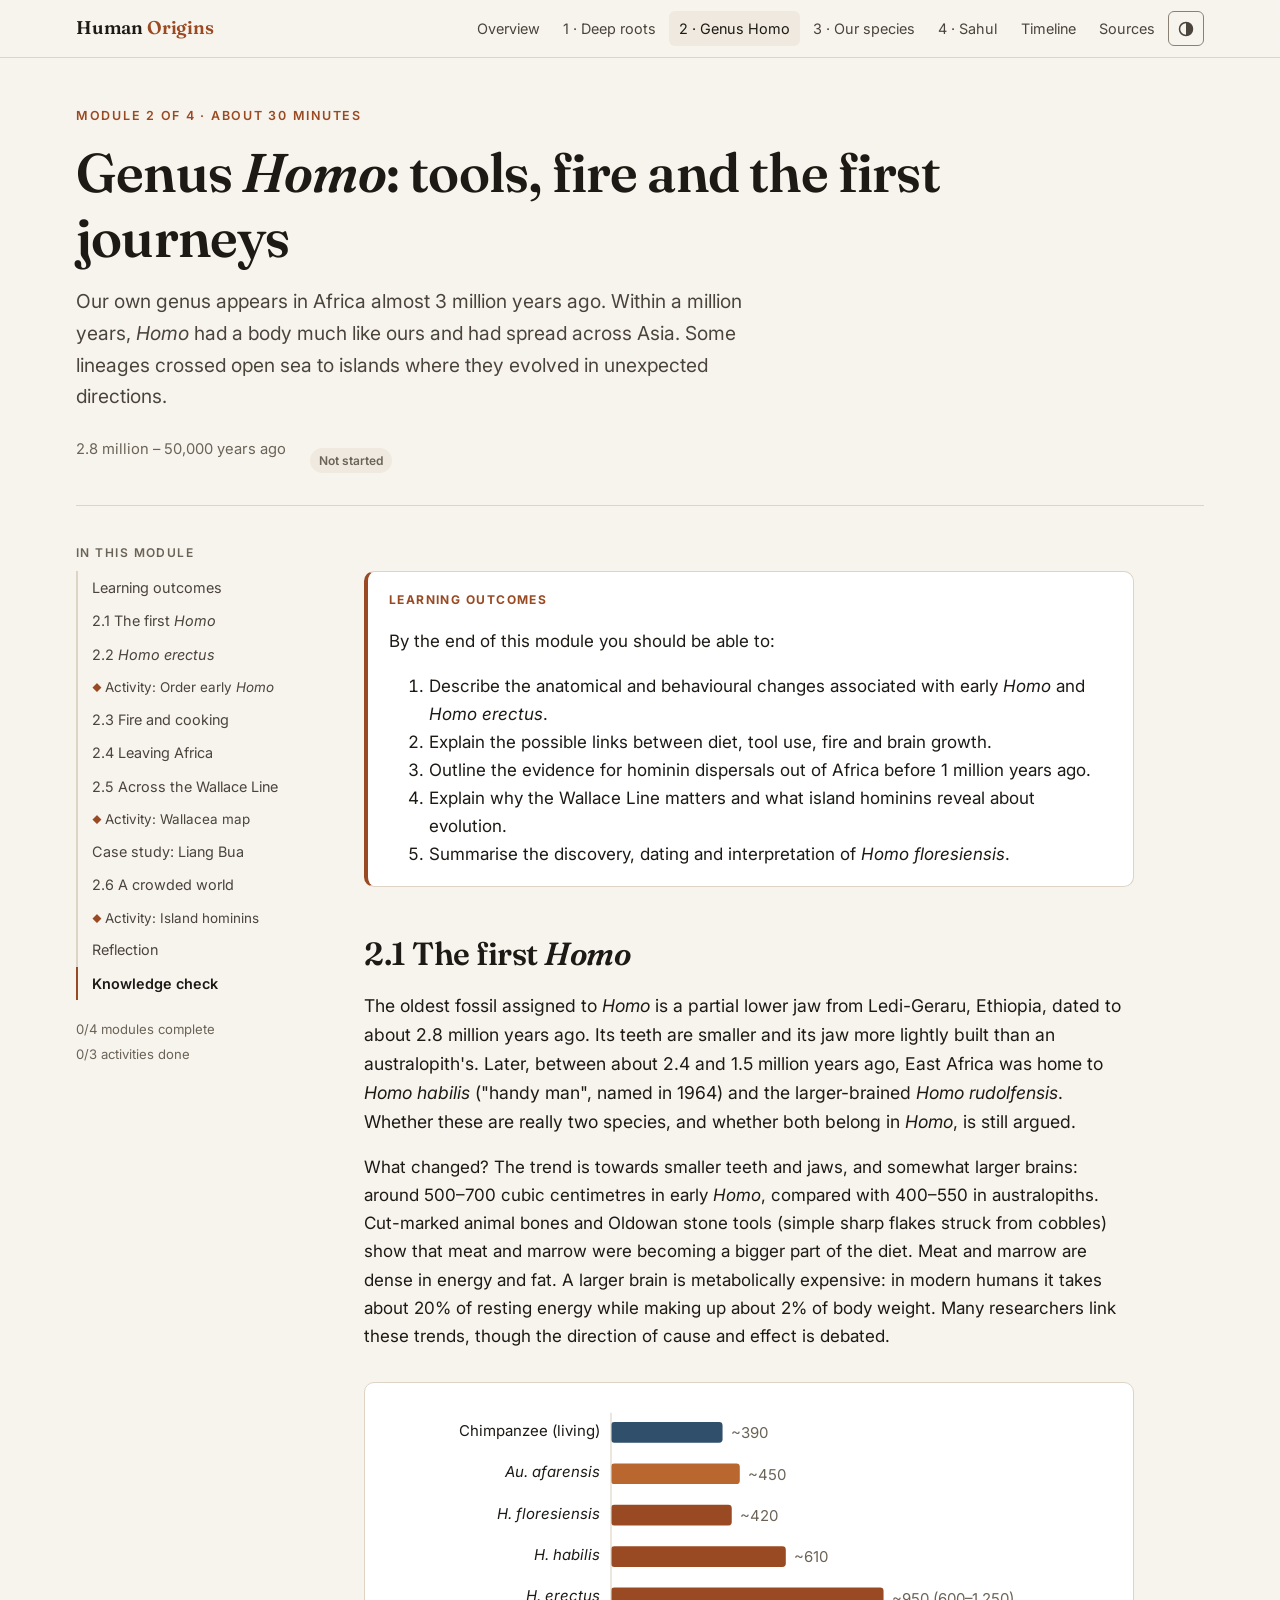
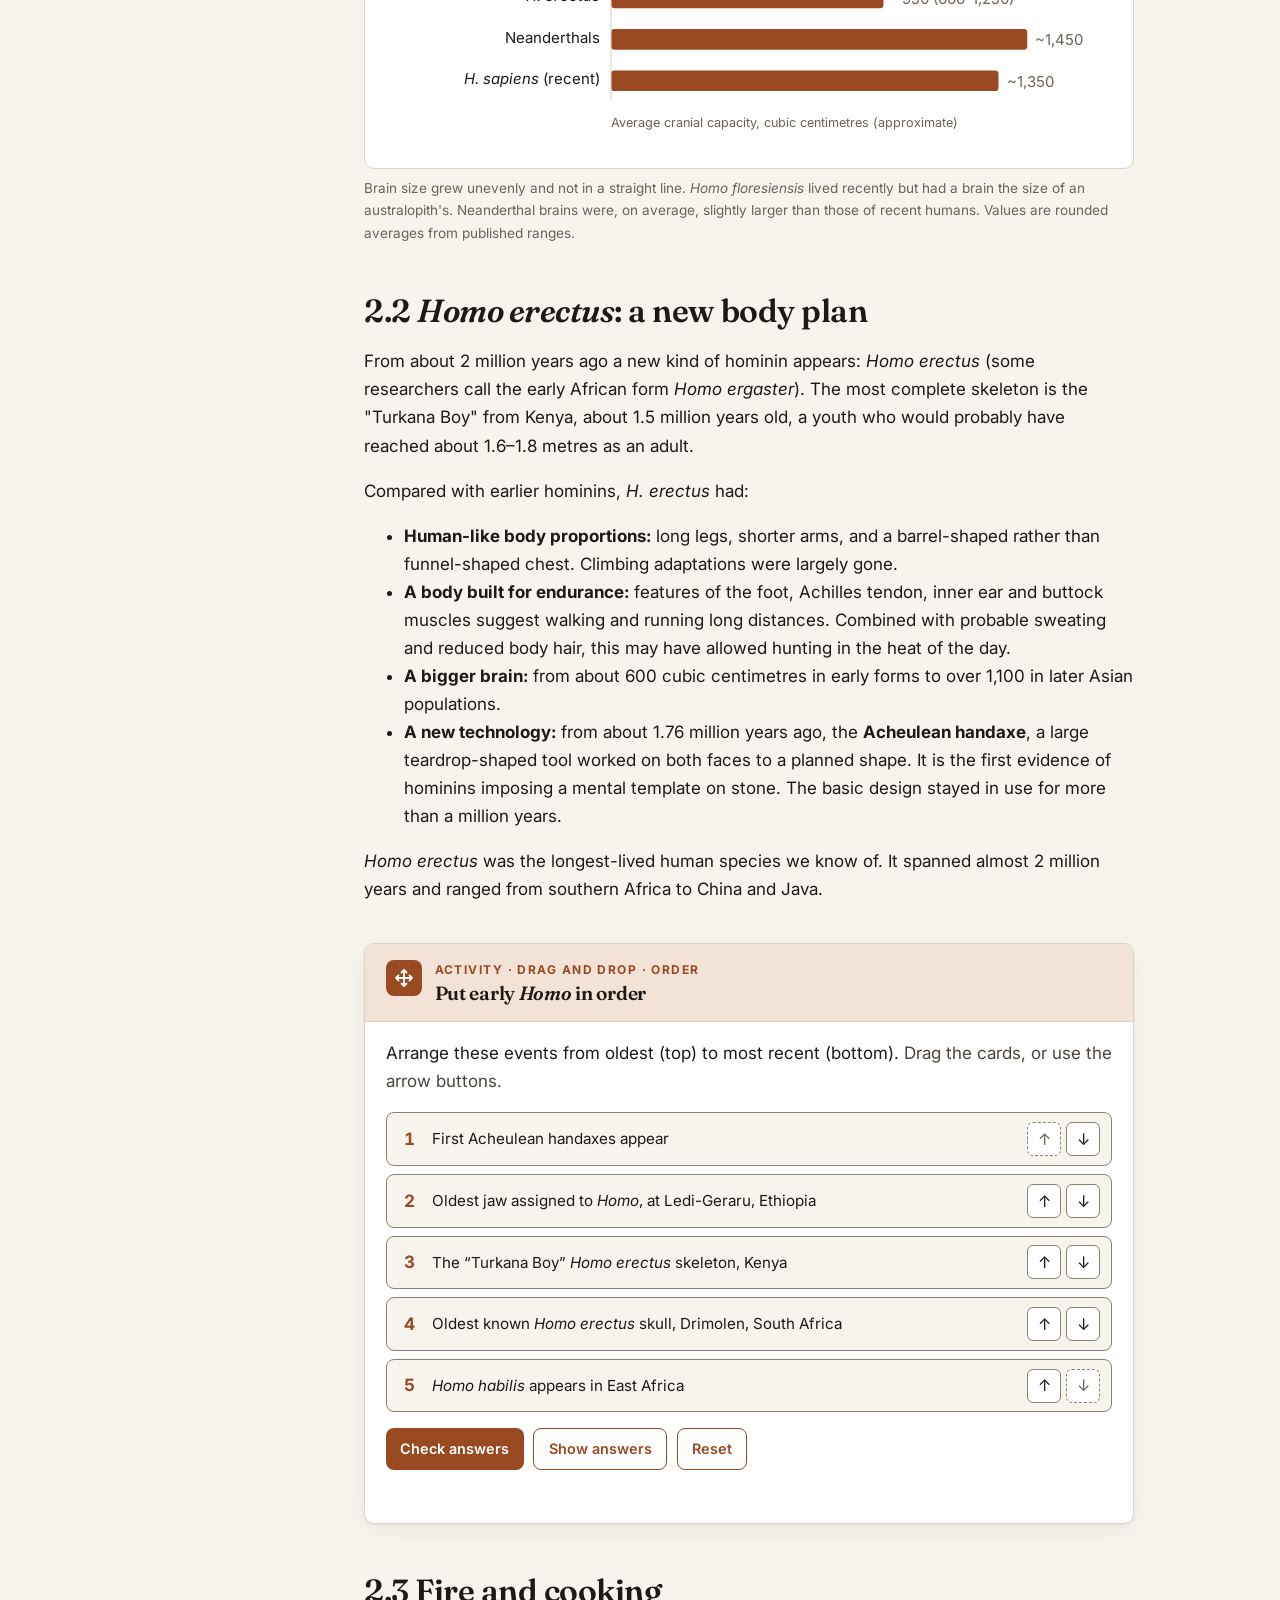
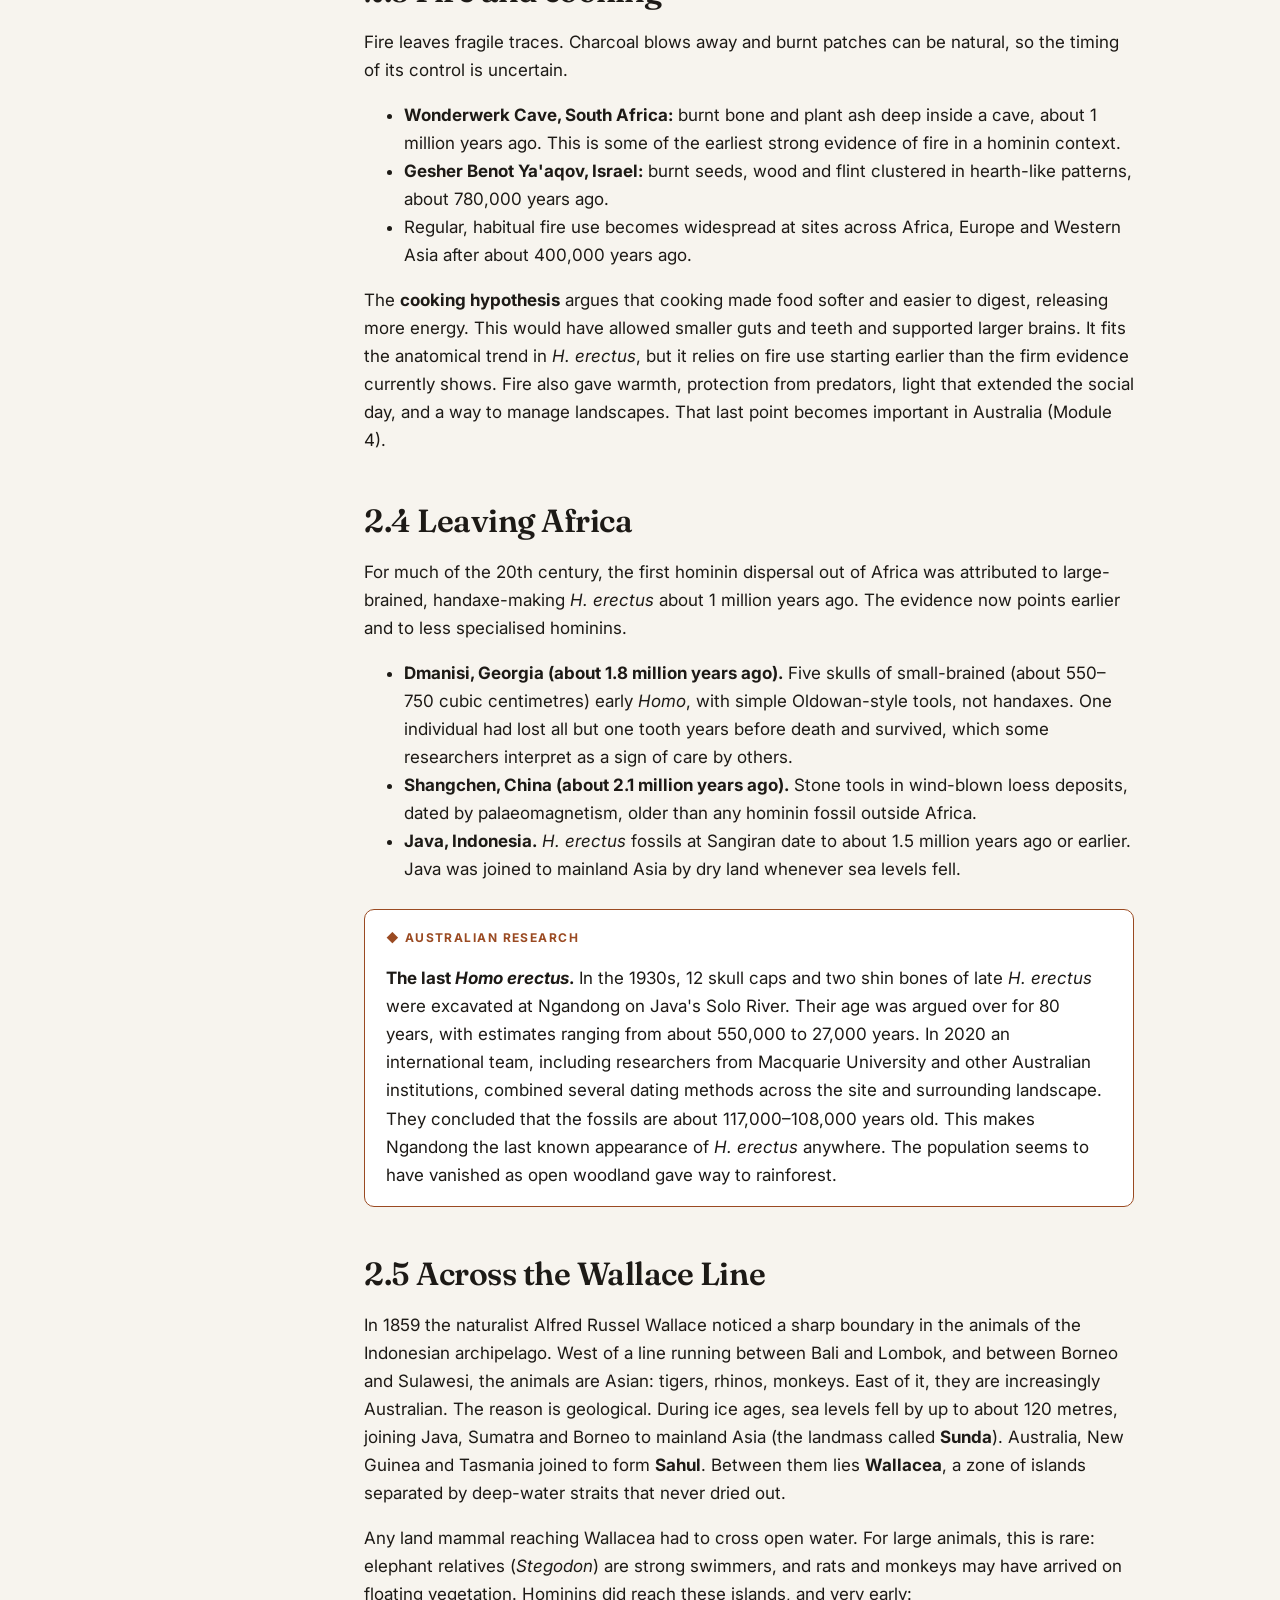
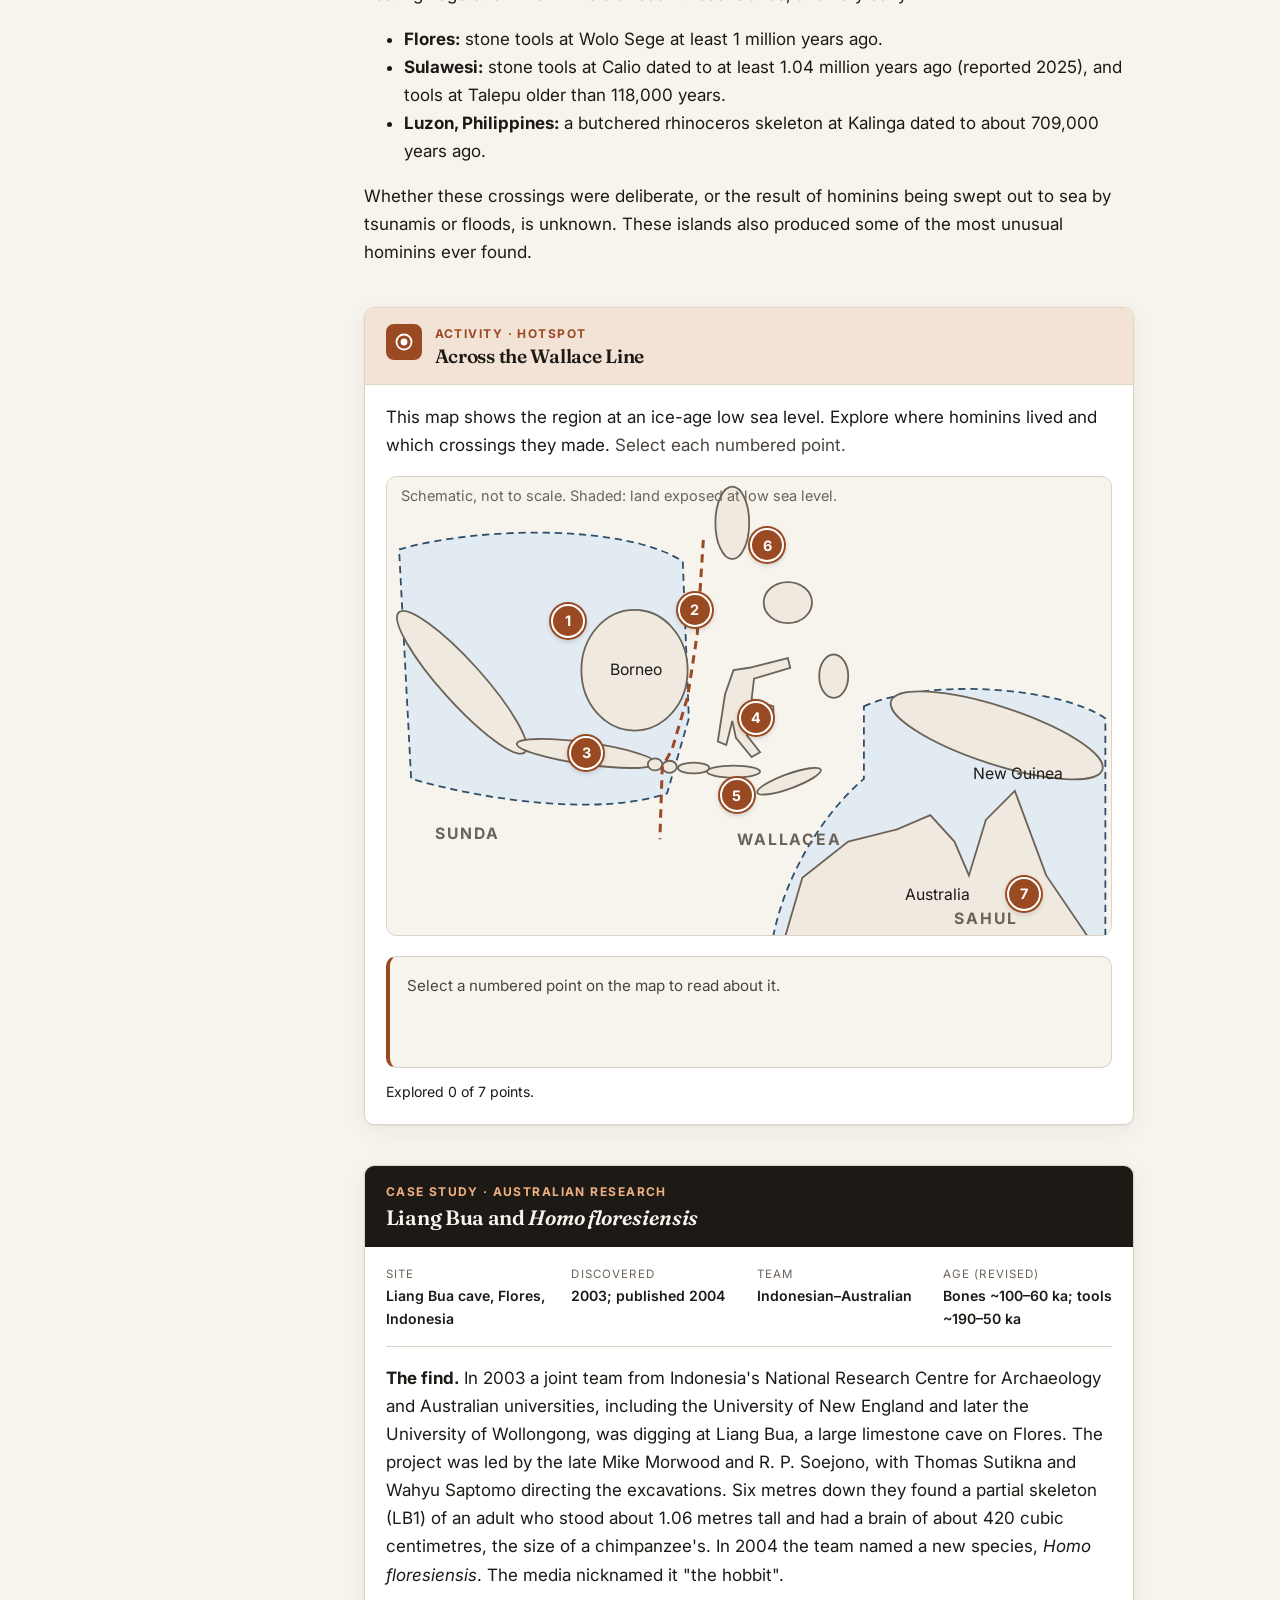
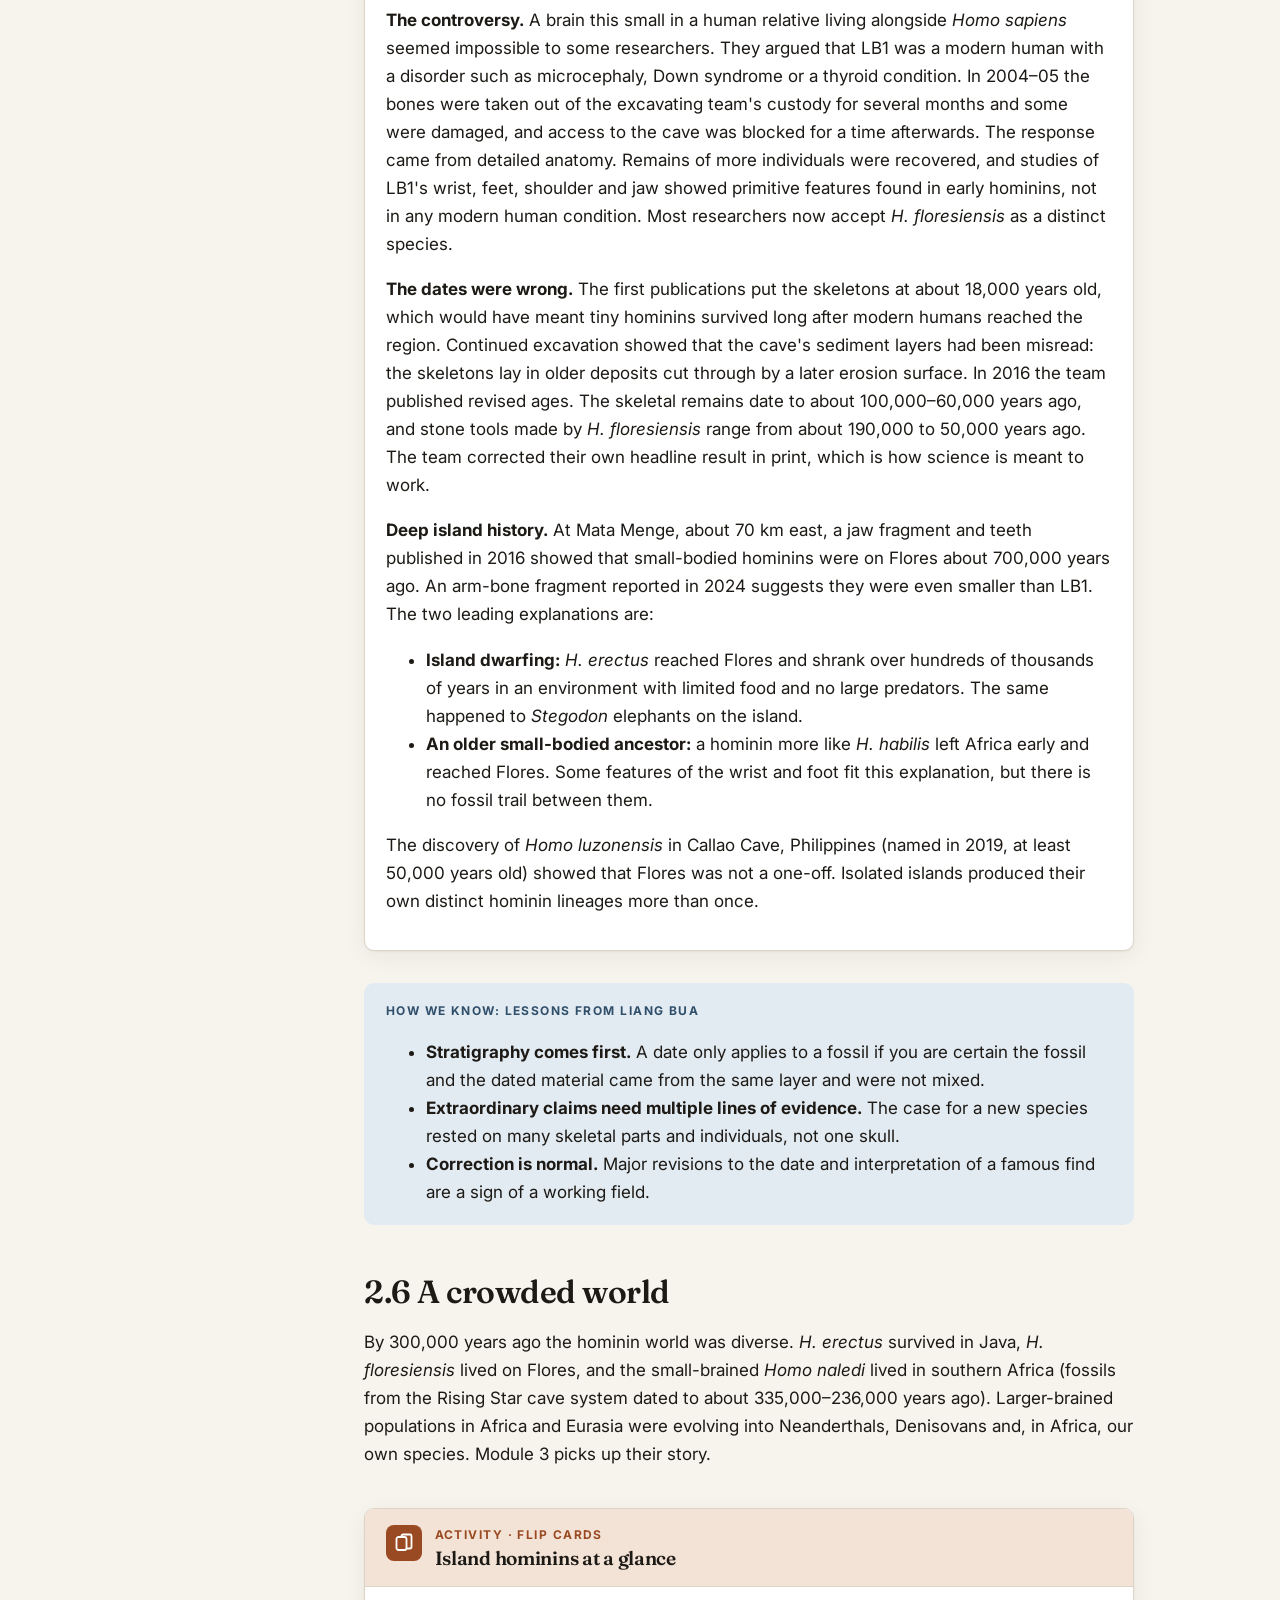
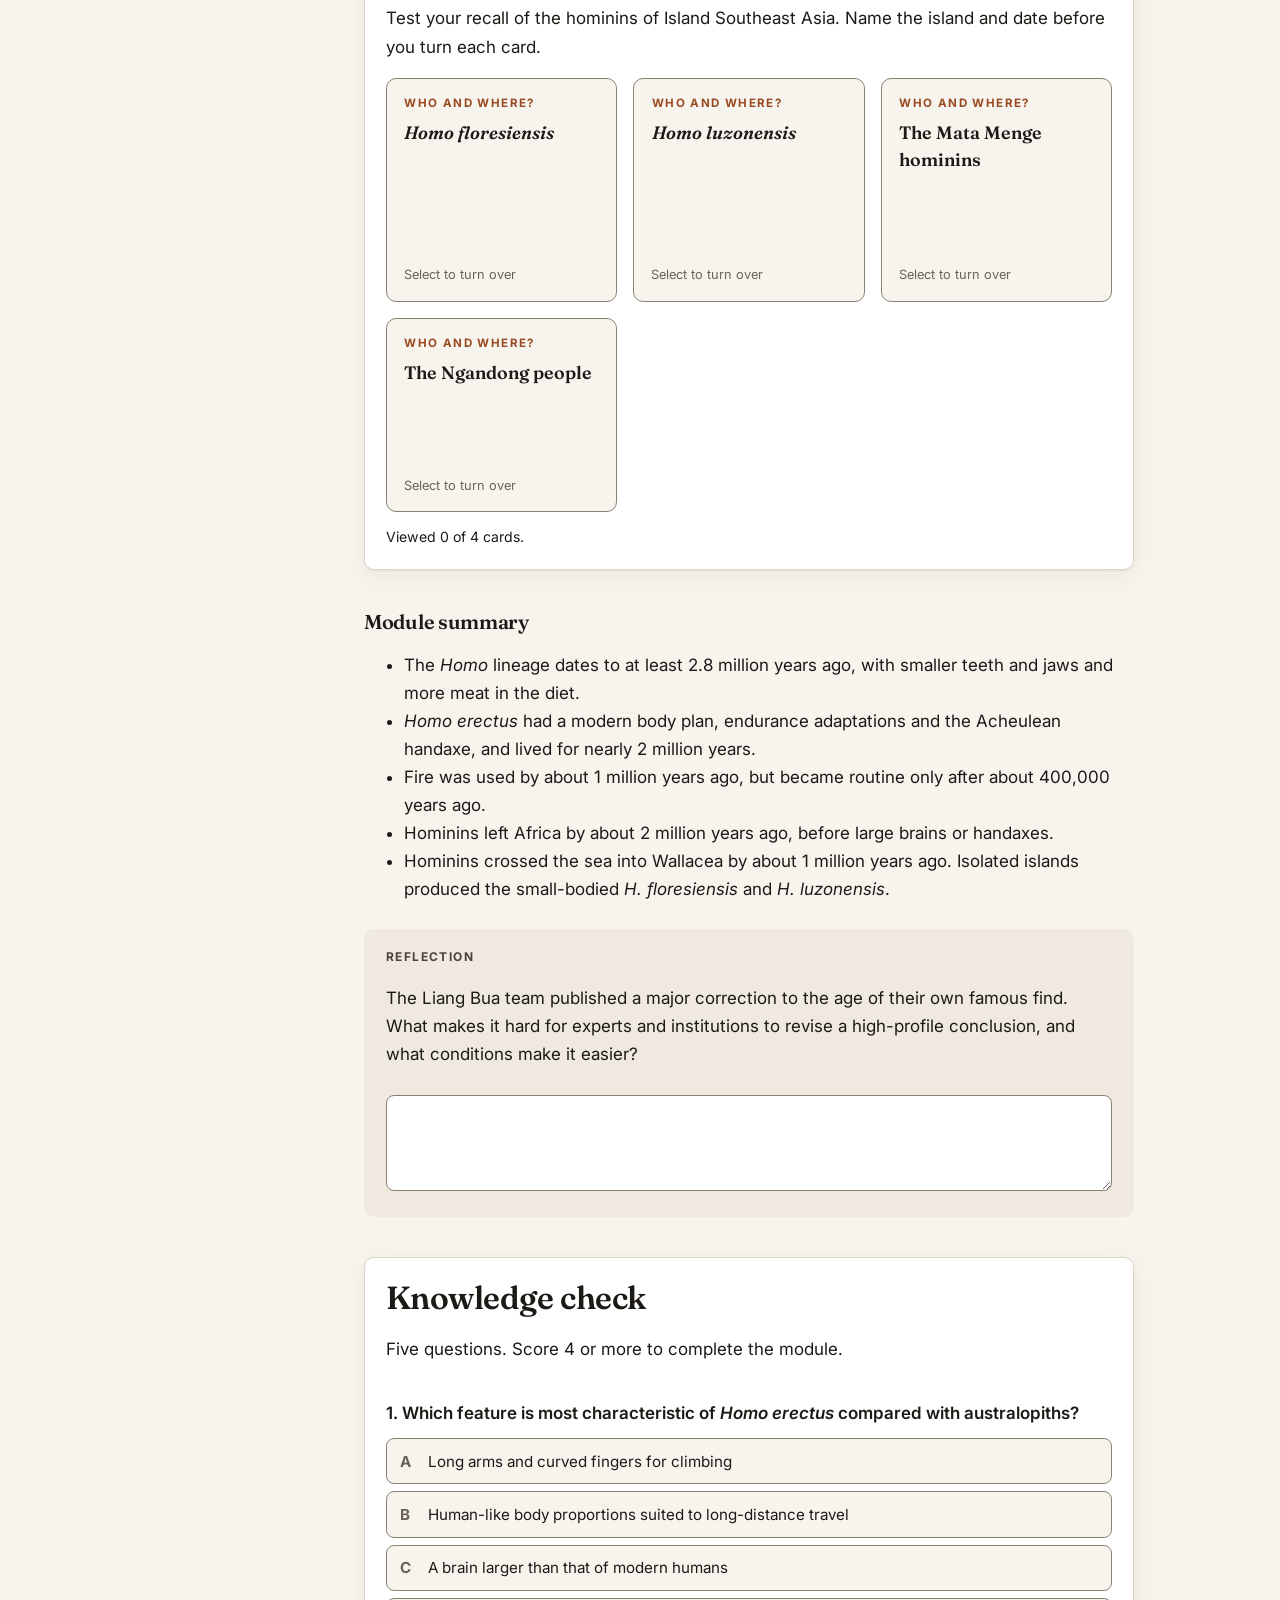
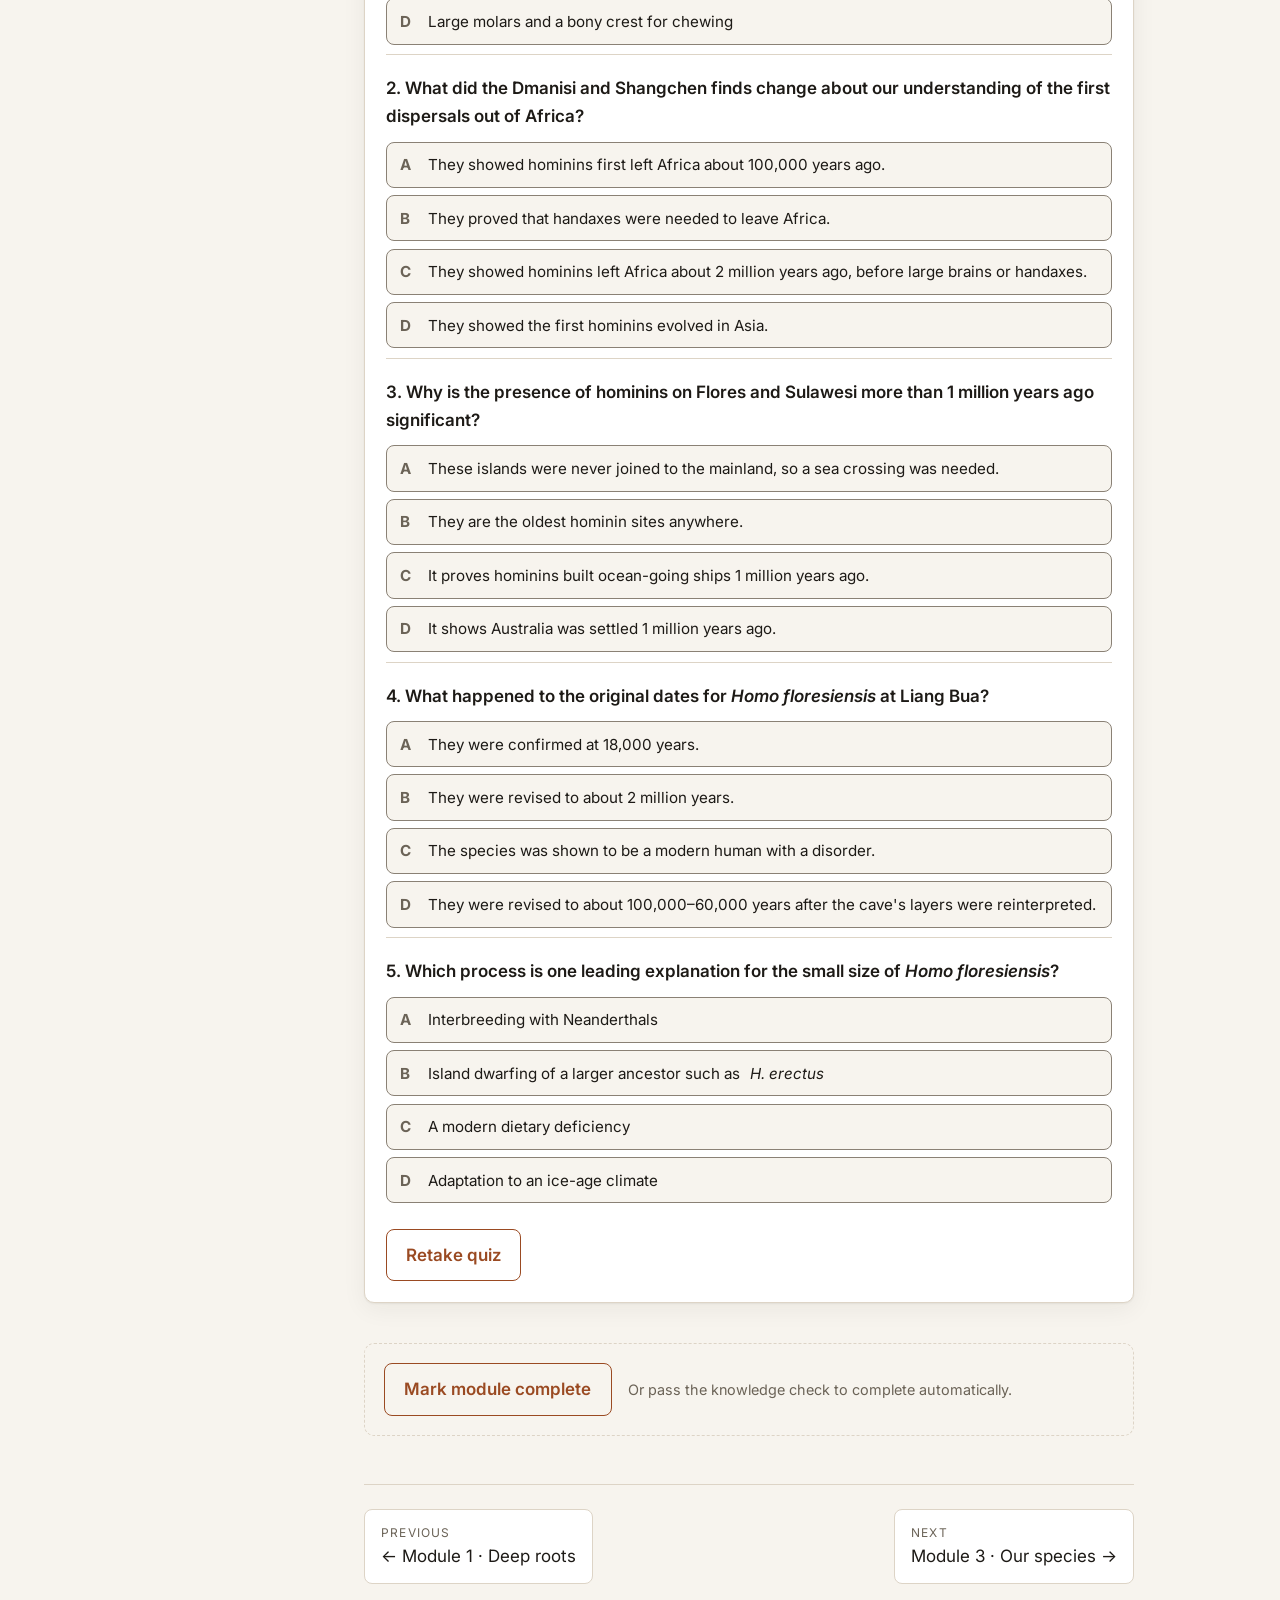
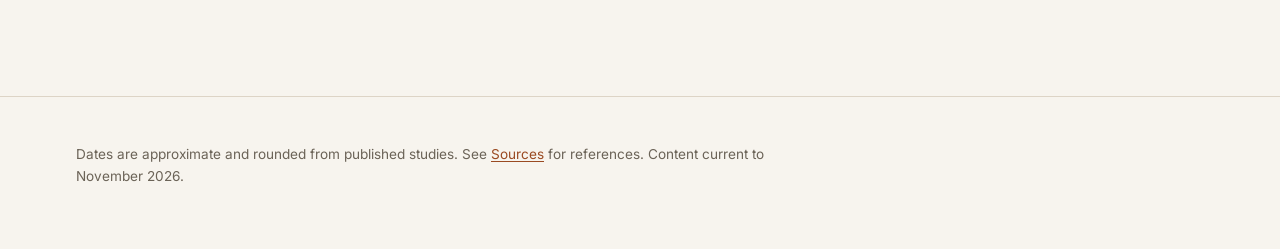
==== commit 394edc10: "Add interactive activities and make colour scheme WCAG 2.2 AA compliant - Twelve activities (three p" ====
--- a/site/module-2.html
+++ b/site/module-2.html
@@ -44,15 +44,18 @@
         <li><a href="#outcomes">Learning outcomes</a></li>
         <li><a href="#s1">2.1 The first <em>Homo</em></a></li>
         <li><a href="#s2">2.2 <em>Homo erectus</em></a></li>
+        <li><a href="#m2-a1" class="toc-act">Activity: Order early <em>Homo</em></a></li>
         <li><a href="#s3">2.3 Fire and cooking</a></li>
         <li><a href="#s4">2.4 Leaving Africa</a></li>
         <li><a href="#s5">2.5 Across the Wallace Line</a></li>
+        <li><a href="#m2-a2" class="toc-act">Activity: Wallacea map</a></li>
         <li><a href="#case">Case study: Liang Bua</a></li>
         <li><a href="#s6">2.6 A crowded world</a></li>
+        <li><a href="#m2-a3" class="toc-act">Activity: Island hominins</a></li>
         <li><a href="#reflect">Reflection</a></li>
         <li><a href="#quiz">Knowledge check</a></li>
       </ol>
-      <p class="progress-mini"><span data-progress-count>0</span>/4 modules complete</p>
+      <p class="progress-mini"><span data-progress-count>0</span>/4 modules complete<span class="acts-mini" data-acts-for="m2"></span></p>
     </aside>
 
     <article class="content">
@@ -111,6 +114,31 @@
       </ul>
       <p><em>Homo erectus</em> was the longest-lived human species we know of. It spanned almost 2 million years and ranged from southern Africa to China and Java.</p>
 
+            <section class="activity" id="m2-a1" data-activity="m2-a1" data-type="order" aria-labelledby="m2-a1-h">
+        <div class="act-head">
+          <span class="act-icon" aria-hidden="true"><svg viewBox="0 0 20 20" fill="none" stroke="currentColor" stroke-width="1.8" stroke-linecap="round" stroke-linejoin="round"><path d="M10 2v16M2 10h16M10 2 7.5 4.5M10 2l2.5 2.5M10 18l-2.5-2.5M10 18l2.5-2.5M2 10l2.5-2.5M2 10l2.5 2.5M18 10l-2.5-2.5M18 10l-2.5 2.5"/></svg></span>
+          <div><p class="box-title">Activity · Drag and drop · order</p><h3 id="m2-a1-h">Put early <em>Homo</em> in order</h3></div>
+          <span class="act-done" hidden>✓ Completed</span>
+        </div>
+        <div class="act-body">
+          <p>Arrange these events from oldest (top) to most recent (bottom). <span style="color:var(--ink-2)">Drag the cards, or use the arrow buttons.</span></p>
+          <ol class="ord-list">
+            <li class="ord-item" data-pos="4"><span class="ord-text">First Acheulean handaxes appear<span class="reveal" hidden>≈1.76 million years ago</span></span><span class="ord-ctrl"><button type="button" data-up>↑</button><button type="button" data-down>↓</button></span></li>
+            <li class="ord-item" data-pos="1"><span class="ord-text">Oldest jaw assigned to <em>Homo</em>, at Ledi-Geraru, Ethiopia<span class="reveal" hidden>≈2.8 million years ago</span></span><span class="ord-ctrl"><button type="button" data-up>↑</button><button type="button" data-down>↓</button></span></li>
+            <li class="ord-item" data-pos="5"><span class="ord-text">The “Turkana Boy” <em>Homo erectus</em> skeleton, Kenya<span class="reveal" hidden>≈1.5 million years ago</span></span><span class="ord-ctrl"><button type="button" data-up>↑</button><button type="button" data-down>↓</button></span></li>
+            <li class="ord-item" data-pos="3"><span class="ord-text">Oldest known <em>Homo erectus</em> skull, Drimolen, South Africa<span class="reveal" hidden>≈2.04 million years ago</span></span><span class="ord-ctrl"><button type="button" data-up>↑</button><button type="button" data-down>↓</button></span></li>
+            <li class="ord-item" data-pos="2"><span class="ord-text"><em>Homo habilis</em> appears in East Africa<span class="reveal" hidden>≈2.4 million years ago</span></span><span class="ord-ctrl"><button type="button" data-up>↑</button><button type="button" data-down>↓</button></span></li>
+          </ol>
+          <div class="act-actions">
+            <button class="btn small" type="button" data-check>Check answers</button>
+            <button class="btn secondary small" type="button" data-reveal hidden>Show answers</button>
+            <button class="btn secondary small" type="button" data-reset>Reset</button>
+          </div>
+          <div class="act-explain" hidden><p>The <em>Homo</em> lineage dates to at least 2.8 million years ago. <em>H. erectus</em> appears about 2 million years ago, and the Acheulean handaxe follows a few hundred thousand years later. Brains, bodies and technology did not change together.</p></div>
+          <p class="act-status" role="status" aria-live="polite"></p>
+        </div>
+      </section>
+
       <h2 id="s3">2.3 Fire and cooking</h2>
       <p>Fire leaves fragile traces. Charcoal blows away and burnt patches can be natural, so the timing of its control is uncertain.</p>
       <ul>
@@ -142,6 +170,66 @@
         <li><strong>Luzon, Philippines:</strong> a butchered rhinoceros skeleton at Kalinga dated to about 709,000 years ago.</li>
       </ul>
       <p>Whether these crossings were deliberate, or the result of hominins being swept out to sea by tsunamis or floods, is unknown. These islands also produced some of the most unusual hominins ever found.</p>
+
+            <section class="activity" id="m2-a2" data-activity="m2-a2" data-type="hotspot" aria-labelledby="m2-a2-h">
+        <div class="act-head">
+          <span class="act-icon" aria-hidden="true"><svg viewBox="0 0 20 20" fill="none" stroke="currentColor" stroke-width="1.8"><circle cx="10" cy="10" r="7.5"/><circle cx="10" cy="10" r="2.5" fill="currentColor"/></svg></span>
+          <div><p class="box-title">Activity · Hotspot</p><h3 id="m2-a2-h">Across the Wallace Line</h3></div>
+          <span class="act-done" hidden>✓ Completed</span>
+        </div>
+        <div class="act-body">
+          <p>This map shows the region at an ice-age low sea level. Explore where hominins lived and which crossings they made. <span style="color:var(--ink-2)">Select each numbered point.</span></p>
+          <div class="hs-wrap hs-wide">
+            <div class="hs-stage">
+              <svg viewBox="0 0 600 380" role="img" aria-labelledby="m2-a2-svgt"><title id="m2-a2-svgt">Schematic map of Sunda, Wallacea and Sahul during an ice-age low sea level</title>
+                <path d="M10 60 C80 40 200 40 245 70 L250 200 L232 262 C180 280 90 270 20 250 Z" style="fill:var(--note-soft);stroke:var(--note)" stroke-width="1.5" stroke-dasharray="6 4"/>
+                <path d="M395 190 C450 165 560 175 595 200 L595 380 L320 380 C330 330 360 280 395 250 Z" style="fill:var(--note-soft);stroke:var(--note)" stroke-width="1.5" stroke-dasharray="6 4"/>
+                <g style="fill:var(--surface-2);stroke:var(--ink-3)" stroke-width="1.5">
+                  <ellipse cx="62" cy="170" rx="78" ry="17" transform="rotate(48 62 170)"/>
+                  <ellipse cx="165" cy="229" rx="58" ry="9" transform="rotate(8 165 229)"/>
+                  <ellipse cx="205" cy="160" rx="44" ry="50"/>
+                  <path d="M300 158 L332 150 L334 158 L304 167 L302 184 L320 190 L320 198 L301 196 L298 214 L309 228 L302 232 L289 216 L286 202 L281 222 L274 219 L280 180 L287 160 Z"/>
+                  <ellipse cx="222" cy="238" rx="6" ry="5"/><ellipse cx="234" cy="240" rx="6" ry="5"/>
+                  <ellipse cx="254" cy="241" rx="13" ry="4.5"/>
+                  <ellipse cx="287" cy="244" rx="22" ry="5"/>
+                  <ellipse cx="333" cy="252" rx="28" ry="6" transform="rotate(-20 333 252)"/>
+                  <ellipse cx="286" cy="38" rx="14" ry="30"/>
+                  <ellipse cx="332" cy="104" rx="20" ry="17"/>
+                  <ellipse cx="370" cy="165" rx="12" ry="18"/>
+                  <ellipse cx="505" cy="214" rx="92" ry="24" transform="rotate(18 505 214)"/>
+                  <path d="M330 380 L344 332 L382 302 L422 292 L450 280 L470 302 L482 330 L496 284 L520 260 L546 330 L580 380 Z"/>
+                </g>
+                <path d="M262 52 L257 130 L249 182 L236 226 L228 240 L226 300" fill="none" style="stroke:var(--accent)" stroke-width="2.5" stroke-dasharray="7 5"/>
+                <g font-size="13" font-weight="700" letter-spacing="1.5">
+                  <text x="40" y="300" class="muted">SUNDA</text>
+                  <text x="290" y="305" class="muted">WALLACEA</text>
+                  <text x="470" y="370" class="muted">SAHUL</text>
+                </g>
+                <g font-size="13"><text x="206" y="164" text-anchor="middle">Borneo</text><text x="560" y="250" text-anchor="end">New Guinea</text><text x="456" y="350" text-anchor="middle">Australia</text></g>
+                <text x="12" y="20" font-size="12" class="muted">Schematic, not to scale. Shaded: land exposed at low sea level.</text>
+              </svg>
+              <button class="hs-pin" type="button" data-hs="0" style="left:25%;top:31.5%" aria-label="1: Sunda">1</button>
+              <button class="hs-pin" type="button" data-hs="1" style="left:42.5%;top:29%" aria-label="2: The Wallace Line">2</button>
+              <button class="hs-pin" type="button" data-hs="2" style="left:27.5%;top:60.3%" aria-label="3: Java">3</button>
+              <button class="hs-pin" type="button" data-hs="3" style="left:51%;top:52.6%" aria-label="4: Sulawesi">4</button>
+              <button class="hs-pin" type="button" data-hs="4" style="left:48.3%;top:69.5%" aria-label="5: Flores">5</button>
+              <button class="hs-pin" type="button" data-hs="5" style="left:52.5%;top:15%" aria-label="6: Luzon">6</button>
+              <button class="hs-pin" type="button" data-hs="6" style="left:88%;top:91%" aria-label="7: Sahul">7</button>
+            </div>
+            <div class="hs-panel" aria-live="polite">
+              <p class="hs-intro" style="color:var(--ink-2)">Select a numbered point on the map to read about it.</p>
+              <div class="hs-info" data-for="0" hidden><h4>1. Sunda</h4><p>At low sea levels Sumatra, Java and Borneo joined mainland Asia as one landmass, Sunda. Hominins and large mammals could walk in without crossing the sea.</p></div>
+              <div class="hs-info" data-for="1" hidden><h4>2. The Wallace Line</h4><p>Wallace’s 1859 boundary between Asian and Australian animals. It follows deep straits, between Borneo and Sulawesi and between Bali and Lombok, that stayed open water even at the lowest sea levels.</p></div>
+              <div class="hs-info" data-for="2" hidden><h4>3. Java</h4><p>Part of Sunda. <em>Homo erectus</em> lived here from about 1.5 million years ago or earlier. The Ngandong fossils, dated in 2020 to about 117,000–108,000 years ago, are the last known <em>H. erectus</em>.</p></div>
+              <div class="hs-info" data-for="3" hidden><h4>4. Sulawesi</h4><p>East of the Wallace Line. Stone tools at Calio are at least 1.04 million years old, so hominins crossed the sea very early. In Module 3, Sulawesi is also the site of the world’s oldest dated figurative cave art.</p></div>
+              <div class="hs-info" data-for="4" hidden><h4>5. Flores</h4><p>Tools at Wolo Sege date to at least 1 million years ago, and small-bodied hominins lived at Mata Menge about 700,000 years ago. Liang Bua, home of <em>Homo floresiensis</em>, is in the island’s west.</p></div>
+              <div class="hs-info" data-for="5" hidden><h4>6. Luzon</h4><p>A butchered rhinoceros at Kalinga shows hominins were here about 709,000 years ago. <em>Homo luzonensis</em>, from Callao Cave, is at least 50,000 years old.</p></div>
+              <div class="hs-info" data-for="6" hidden><h4>7. Sahul</h4><p>Australia, New Guinea and Tasmania formed one continent. It was never joined to Sunda, so only modern humans crossing Wallacea by sea reached it (Module 4).</p></div>
+            </div>
+          </div>
+          <p class="act-status" role="status" aria-live="polite"></p>
+        </div>
+      </section>
 
       <section class="case" id="case" aria-labelledby="case-h">
         <div class="case-head">
@@ -179,6 +267,44 @@
       <h2 id="s6">2.6 A crowded world</h2>
       <p>By 300,000 years ago the hominin world was diverse. <em>H. erectus</em> survived in Java, <em>H. floresiensis</em> lived on Flores, and the small-brained <em>Homo naledi</em> lived in southern Africa (fossils from the Rising Star cave system dated to about 335,000–236,000 years ago). Larger-brained populations in Africa and Eurasia were evolving into Neanderthals, Denisovans and, in Africa, our own species. Module 3 picks up their story.</p>
 
+            <section class="activity" id="m2-a3" data-activity="m2-a3" data-type="flip" aria-labelledby="m2-a3-h">
+        <div class="act-head">
+          <span class="act-icon" aria-hidden="true"><svg viewBox="0 0 20 20" fill="none" stroke="currentColor" stroke-width="1.8" stroke-linejoin="round"><rect x="2.5" y="4" width="10" height="13" rx="2"/><path d="M7.5 4V3a1.5 1.5 0 0 1 1.5-1.5h7A1.5 1.5 0 0 1 17.5 3v11A1.5 1.5 0 0 1 16 15.5h-3.5"/></svg></span>
+          <div><p class="box-title">Activity · Flip cards</p><h3 id="m2-a3-h">Island hominins at a glance</h3></div>
+          <span class="act-done" hidden>✓ Completed</span>
+        </div>
+        <div class="act-body">
+          <p>Test your recall of the hominins of Island Southeast Asia. Name the island and date before you turn each card.</p>
+          <div class="flip-grid">
+            <button class="flip" type="button" aria-pressed="false">
+              <span class="flip-inner">
+                <span class="flip-face flip-front"><span class="flip-tag">Who and where?</span><span class="flip-text"><em>Homo floresiensis</em></span><span class="flip-hint">Select to turn over</span></span>
+                <span class="flip-face flip-back"><span class="flip-tag">Flores, Indonesia</span><span class="flip-text">About 1.06 m tall, with a brain of about 420 cm³. Skeletal remains are about 100,000–60,000 years old. Found in 2003 by an Indonesian–Australian team.</span></span>
+              </span>
+            </button>
+            <button class="flip" type="button" aria-pressed="false">
+              <span class="flip-inner">
+                <span class="flip-face flip-front"><span class="flip-tag">Who and where?</span><span class="flip-text"><em>Homo luzonensis</em></span><span class="flip-hint">Select to turn over</span></span>
+                <span class="flip-face flip-back"><span class="flip-tag">Luzon, Philippines</span><span class="flip-text">Named in 2019 from teeth and hand and foot bones in Callao Cave, at least 50,000 years old. It has an unusual mix of primitive and modern traits.</span></span>
+              </span>
+            </button>
+            <button class="flip" type="button" aria-pressed="false">
+              <span class="flip-inner">
+                <span class="flip-face flip-front"><span class="flip-tag">Who and where?</span><span class="flip-text">The Mata Menge hominins</span><span class="flip-hint">Select to turn over</span></span>
+                <span class="flip-face flip-back"><span class="flip-tag">Flores, about 700,000 years ago</span><span class="flip-text">A jaw, teeth and a small arm bone. They suggest a small-bodied population lived on Flores for hundreds of thousands of years.</span></span>
+              </span>
+            </button>
+            <button class="flip" type="button" aria-pressed="false">
+              <span class="flip-inner">
+                <span class="flip-face flip-front"><span class="flip-tag">Who and where?</span><span class="flip-text">The Ngandong people</span><span class="flip-hint">Select to turn over</span></span>
+                <span class="flip-face flip-back"><span class="flip-tag">Java, 117,000–108,000 years ago</span><span class="flip-text">The last known <em>Homo erectus</em>. Their remains were dated in 2020 by a team that included Australian researchers.</span></span>
+              </span>
+            </button>
+          </div>
+          <p class="act-status" role="status" aria-live="polite"></p>
+        </div>
+      </section>
+
       <h3>Module summary</h3>
       <ul>
         <li>The <em>Homo</em> lineage dates to at least 2.8 million years ago, with smaller teeth and jaws and more meat in the diet.</li>
@@ -276,5 +402,6 @@
   <p>Dates are approximate and rounded from published studies. See <a href="resources.html">Sources</a> for references. Content current to November 2026.</p>
 </div></footer>
 <script src="assets/app.js"></script>
+<script src="assets/activities.js"></script>
 </body>
 </html>
--- a/site/assets/styles.css
+++ b/site/assets/styles.css
@@ -5,7 +5,7 @@
   --surface-2: #efe9df;
   --ink: #1d1a16;
   --ink-2: #4a443c;
-  --ink-3: #7a7266;
+  --ink-3: #6b6357;      /* 5.4:1 on bg, 4.9:1 on surface-2 */
   --rule: #ddd4c6;
   --accent: #9a4a22;      /* ochre */
   --accent-2: #c9783f;
@@ -16,6 +16,14 @@
   --bad-soft: #f6e1e1;
   --note: #2f4f6b;
   --note-soft: #e3ebf2;
+  --control: #8a8175;     /* borders of interactive controls, >=3:1 */
+  --focus: #9a4a22;
+  --link-hover: #7f3a18;
+  --btn-hover: #7f3a18;
+  --on-accent: #ffffff;
+  --bar2: #b9672e;
+  --case-bg: #1d1a16; --case-ink: #f7f4ee; --case-title: #f0b07f;
+  --g-early: #7a6a55; --g-austr: #c9783f; --g-paran: #8c5a3c; --g-homoE: #4f7a8c; --g-homoL: #2f4f6b; --g-sap: #9a4a22;
   --shadow: 0 1px 2px rgba(29,26,22,.06), 0 6px 24px rgba(29,26,22,.06);
   --radius: 10px;
   --serif: "Fraunces", Georgia, "Times New Roman", serif;
@@ -28,6 +36,9 @@
     --bg: #151310; --surface: #1e1b17; --surface-2: #26221d; --ink: #f0ebe3; --ink-2: #cfc6b8;
     --ink-3: #9a9183; --rule: #3a342c; --accent: #e09a66; --accent-2: #f0b07f; --accent-soft: #3a2a1f;
     --ok: #7cc495; --ok-soft: #1f3327; --bad: #ec8f8f; --bad-soft: #3b2222; --note: #9cc0e0; --note-soft: #1f2b37;
+    --control: #857c6e; --focus: #f0b07f; --link-hover: #f0b07f; --btn-hover: #f0b07f; --on-accent: #1d1a16; --bar2: #f0b07f;
+    --case-bg: #3a2a1f; --case-ink: #f0ebe3; --case-title: #f0b07f;
+    --g-early: #b8a68c; --g-austr: #d9a86c; --g-paran: #c99470; --g-homoE: #7fb0c4; --g-homoL: #9cc0e0; --g-sap: #f08a5d;
     --shadow: 0 1px 2px rgba(0,0,0,.4); color-scheme: dark;
   }
 }
@@ -35,6 +46,9 @@
   --bg: #151310; --surface: #1e1b17; --surface-2: #26221d; --ink: #f0ebe3; --ink-2: #cfc6b8;
   --ink-3: #9a9183; --rule: #3a342c; --accent: #e09a66; --accent-2: #f0b07f; --accent-soft: #3a2a1f;
   --ok: #7cc495; --ok-soft: #1f3327; --bad: #ec8f8f; --bad-soft: #3b2222; --note: #9cc0e0; --note-soft: #1f2b37;
+  --control: #857c6e; --focus: #f0b07f; --link-hover: #f0b07f; --btn-hover: #f0b07f; --on-accent: #1d1a16; --bar2: #f0b07f;
+  --case-bg: #3a2a1f; --case-ink: #f0ebe3; --case-title: #f0b07f;
+  --g-early: #b8a68c; --g-austr: #d9a86c; --g-paran: #c99470; --g-homoE: #7fb0c4; --g-homoL: #9cc0e0; --g-sap: #f08a5d;
   --shadow: 0 1px 2px rgba(0,0,0,.4); color-scheme: dark;
 }
 
@@ -47,8 +61,8 @@
 }
 img, svg { max-width: 100%; height: auto; }
 a { color: var(--accent); text-underline-offset: 2px; }
-a:hover { color: var(--accent-2); }
-:focus-visible { outline: 3px solid var(--accent-2); outline-offset: 2px; border-radius: 3px; }
+a:hover { color: var(--link-hover); }
+:focus-visible { outline: 3px solid var(--focus); outline-offset: 2px; border-radius: 3px; }
 .skip { position: absolute; left: -999px; top: 0; background: var(--ink); color: var(--bg); padding: .5rem 1rem; z-index: 100; }
 .skip:focus { left: 1rem; }
 
@@ -63,10 +77,10 @@
 .site-nav { display: flex; gap: .25rem; margin-left: auto; flex-wrap: wrap; }
 .site-nav a { color: var(--ink-2); text-decoration: none; font-size: .9rem; padding: .35rem .6rem; border-radius: 6px; }
 .site-nav a:hover, .site-nav a[aria-current="page"] { background: var(--surface-2); color: var(--ink); }
-.theme-toggle { background: none; border: 1px solid var(--rule); color: var(--ink-2); border-radius: 6px; padding: .3rem .55rem; cursor: pointer; font: inherit; font-size: .85rem; }
+.theme-toggle { background: none; border: 1px solid var(--control); color: var(--ink-2); border-radius: 6px; padding: .3rem .55rem; cursor: pointer; font: inherit; font-size: .85rem; }
 .nav-toggle { display: none; }
 @media (max-width: 820px) {
-  .nav-toggle { display: inline-block; margin-left: auto; background: none; border: 1px solid var(--rule); color: var(--ink); border-radius: 6px; padding: .3rem .6rem; font: inherit; font-size: .9rem; }
+  .nav-toggle { display: inline-block; margin-left: auto; background: none; border: 1px solid var(--control); color: var(--ink); border-radius: 6px; padding: .3rem .6rem; font: inherit; font-size: .9rem; }
   .site-nav { display: none; position: absolute; top: 100%; left: 0; right: 0; background: var(--bg); border-bottom: 1px solid var(--rule); flex-direction: column; padding: .5rem 16px 1rem; }
   .site-nav.open { display: flex; }
 }
@@ -84,12 +98,10 @@
 .meta-row { display: flex; flex-wrap: wrap; gap: .5rem 1.5rem; color: var(--ink-3); font-size: .92rem; }
 .meta-row strong { color: var(--ink); font-weight: 600; }
 
-.btn { display: inline-block; background: var(--accent); color: #fff; padding: .7rem 1.2rem; border-radius: 8px; text-decoration: none; font-weight: 600; border: 0; cursor: pointer; font: inherit; font-weight: 600; }
-.btn:hover { background: var(--accent-2); color: #fff; }
+.btn { display: inline-block; background: var(--accent); color: var(--on-accent); padding: .7rem 1.2rem; border-radius: 8px; text-decoration: none; font-weight: 600; border: 0; cursor: pointer; font: inherit; font-weight: 600; }
+.btn:hover { background: var(--btn-hover); color: var(--on-accent); }
 .btn.secondary { background: transparent; color: var(--accent); border: 1px solid var(--accent); }
 .btn.secondary:hover { background: var(--accent-soft); color: var(--accent); }
-:root[data-theme="dark"] .btn, :root[data-theme="dark"] .btn:hover { color: #1d1a16; }
-@media (prefers-color-scheme: dark) { :root:not([data-theme="light"]) .btn, :root:not([data-theme="light"]) .btn:hover { color: #1d1a16; } }
 
 /* Module page layout */
 .module-layout { display: grid; grid-template-columns: 240px minmax(0, 1fr); gap: 3rem; padding: 2.5rem 0 4rem; }
@@ -119,7 +131,7 @@
 .box.outcomes .box-title { color: var(--accent); }
 .box.key { background: var(--accent-soft); border-color: transparent; }
 .box.key .box-title { color: var(--accent); }
-.box.aus { background: var(--surface); border: 1px solid var(--accent-2); position: relative; }
+.box.aus { background: var(--surface); border: 1px solid var(--accent); position: relative; }
 .box.aus .box-title { color: var(--accent); }
 .box.aus .box-title::before { content: "◆ "; }
 .box.method { background: var(--note-soft); border-color: transparent; }
@@ -128,14 +140,14 @@
 .box.reflect .box-title { color: var(--ink-2); }
 .box.cultural { background: var(--surface-2); border-left: 4px solid var(--ink-3); font-size: .95rem; }
 .box.cultural .box-title { color: var(--ink-2); }
-.reflect textarea { width: 100%; min-height: 6rem; margin-top: .6rem; padding: .7rem; border-radius: 8px; border: 1px solid var(--rule); background: var(--surface); color: var(--ink); font: inherit; font-size: .95rem; resize: vertical; }
+.reflect textarea { width: 100%; min-height: 6rem; margin-top: .6rem; padding: .7rem; border-radius: 8px; border: 1px solid var(--control); background: var(--surface); color: var(--ink); font: inherit; font-size: .95rem; resize: vertical; }
 .reflect .saved { font-size: .8rem; color: var(--ink-3); }
 
 /* Case study */
 .case { border: 1px solid var(--rule); border-radius: var(--radius); background: var(--surface); margin: 2rem 0; overflow: hidden; box-shadow: var(--shadow); }
-.case-head { background: var(--ink); color: var(--bg); padding: 1rem 1.3rem; }
-.case-head .box-title { color: var(--accent-2); margin-bottom: .25rem; }
-.case-head h3 { margin: 0; color: var(--bg); font-size: 1.3rem; }
+.case-head { background: var(--case-bg); color: var(--case-ink); padding: 1rem 1.3rem; }
+.case-head .box-title { color: var(--case-title); margin-bottom: .25rem; }
+.case-head h3 { margin: 0; color: var(--case-ink); font-size: 1.3rem; }
 .case-body { padding: 1.1rem 1.3rem; }
 .case-facts { display: grid; grid-template-columns: repeat(auto-fit, minmax(150px, 1fr)); gap: .6rem 1rem; margin: 0 0 1rem; padding: 0 0 1rem; border-bottom: 1px solid var(--rule); }
 .case-facts div { font-size: .88rem; }
@@ -157,8 +169,8 @@
 .fig-svg .muted { fill: var(--ink-3); }
 .fig-svg .axis { stroke: var(--rule); }
 .fig-svg .bar { fill: var(--accent); }
-.fig-svg .bar2 { fill: var(--accent-2); opacity: .7; }
-.fig-svg .bar3 { fill: var(--note); opacity: .8; }
+.fig-svg .bar2 { fill: var(--bar2); }
+.fig-svg .bar3 { fill: var(--note); }
 .fig-svg .line { stroke: var(--ink-3); }
 
 /* Quiz */
@@ -168,12 +180,15 @@
 .q:first-of-type { border-top: 0; }
 .q-text { font-weight: 600; margin: 0 0 .7rem; }
 .q-opts { display: grid; gap: .45rem; }
-.q-opt { display: flex; gap: .6rem; align-items: flex-start; padding: .6rem .8rem; border: 1px solid var(--rule); border-radius: 8px; cursor: pointer; background: var(--bg); font-size: .95rem; text-align: left; color: var(--ink); font: inherit; font-size: .95rem; width: 100%; }
+.q-opt { display: flex; gap: .6rem; align-items: flex-start; padding: .6rem .8rem; border: 1px solid var(--control); border-radius: 8px; cursor: pointer; background: var(--bg); font-size: .95rem; text-align: left; color: var(--ink); font: inherit; font-size: .95rem; width: 100%; }
 .q-opt:hover:not([disabled]) { border-color: var(--accent-2); }
 .q-opt .letter { font-weight: 700; color: var(--ink-3); min-width: 1.2rem; }
-.q-opt.correct { background: var(--ok-soft); border-color: var(--ok); }
-.q-opt.wrong { background: var(--bad-soft); border-color: var(--bad); }
-.q-opt[disabled] { cursor: default; }
+.q-opt.correct { background: var(--ok-soft); border-color: var(--ok); border-width: 2px; }
+.q-opt .mark { margin-left: auto; font-weight: 700; white-space: nowrap; font-size: .85rem; }
+.q-opt.correct .mark { color: var(--ok); }
+.q-opt.wrong .mark { color: var(--bad); }
+.q-opt.wrong { background: var(--bad-soft); border-color: var(--bad); border-width: 2px; }
+.q-opt[disabled] { cursor: default; color: var(--ink); opacity: 1; }
 .q-feedback { display: none; margin: .7rem 0 0; font-size: .92rem; padding: .7rem .9rem; border-radius: 8px; background: var(--surface-2); }
 .q-feedback.show { display: block; }
 .q-feedback strong.ok { color: var(--ok); }
@@ -211,7 +226,7 @@
 
 /* Timeline */
 .tl-controls { display: flex; flex-wrap: wrap; gap: .5rem; margin: 1.5rem 0 1rem; }
-.chip { border: 1px solid var(--rule); background: var(--surface); color: var(--ink-2); border-radius: 99px; padding: .35rem .8rem; font: inherit; font-size: .85rem; cursor: pointer; }
+.chip { border: 1px solid var(--control); background: var(--surface); color: var(--ink-2); border-radius: 99px; padding: .35rem .8rem; font: inherit; font-size: .85rem; cursor: pointer; }
 .chip[aria-pressed="true"] { background: var(--ink); color: var(--bg); border-color: var(--ink); }
 .tl-chart { background: var(--surface); border: 1px solid var(--rule); border-radius: var(--radius); padding: 1rem; overflow-x: auto; }
 .tl-chart svg { display: block; min-width: 720px; }
@@ -233,7 +248,7 @@
 .events-list { list-style: none; padding: 0; margin: 1.5rem 0; }
 .events-list li { display: grid; grid-template-columns: 9rem 1fr; gap: 1rem; padding: .7rem 0; border-bottom: 1px solid var(--rule); font-size: .95rem; }
 .events-list .when { color: var(--accent); font-weight: 600; font-variant-numeric: tabular-nums; }
-.events-list .aus-tag { font-size: .7rem; font-weight: 700; color: var(--accent); border: 1px solid var(--accent-2); border-radius: 4px; padding: 0 .3rem; margin-left: .4rem; }
+.events-list .aus-tag { font-size: .7rem; font-weight: 700; color: var(--accent); border: 1px solid var(--accent); border-radius: 4px; padding: 0 .3rem; margin-left: .4rem; }
 @media (max-width: 560px) { .events-list li { grid-template-columns: 1fr; gap: .1rem; } }
 
 /* Glossary & references */
@@ -251,3 +266,114 @@
   .module-layout { display: block; }
   body { background: #fff; color: #000; }
 }
+
+/* ---------- Learning activities ---------- */
+.activity { margin: 2.5rem 0; border: 1px solid var(--rule); border-radius: var(--radius); background: var(--surface); box-shadow: var(--shadow); overflow: hidden; }
+.act-head { display: flex; gap: .8rem; align-items: flex-start; padding: 1rem 1.3rem; background: var(--accent-soft); border-bottom: 1px solid var(--rule); }
+.act-icon { flex: 0 0 auto; width: 36px; height: 36px; border-radius: 8px; background: var(--accent); color: var(--on-accent); display: grid; place-items: center; }
+.act-icon svg { width: 20px; height: 20px; }
+.act-head .box-title { color: var(--accent); margin: 0 0 .1rem; }
+.act-head h3 { margin: 0; font-size: 1.2rem; }
+.act-body { padding: 1.1rem 1.3rem 1.3rem; }
+.act-body > p:first-child { margin-top: 0; }
+.act-status { font-size: .88rem; color: var(--ink-2); margin: .8rem 0 0; min-height: 1.4em; }
+.act-done { display: inline-flex; align-items: center; gap: .35rem; font-size: .8rem; font-weight: 700; color: var(--ok); background: var(--ok-soft); border-radius: 99px; padding: .15rem .6rem; margin-left: auto; align-self: center; white-space: nowrap; }
+.act-done[hidden] { display: none; }
+.act-explain { margin-top: 1rem; padding: .9rem 1rem; border-radius: 8px; background: var(--surface-2); font-size: .95rem; }
+.act-explain[hidden] { display: none; }
+.act-actions { display: flex; flex-wrap: wrap; gap: .6rem; margin-top: 1rem; }
+.btn.small { padding: .5rem .9rem; font-size: .9rem; }
+
+/* Flip cards */
+.flip-grid { display: grid; grid-template-columns: repeat(auto-fit, minmax(210px, 1fr)); gap: 1rem; }
+.flip { all: unset; box-sizing: border-box; display: block; cursor: pointer; perspective: 1000px; border-radius: var(--radius); }
+.flip:focus-visible { outline: 3px solid var(--focus); outline-offset: 3px; }
+.flip-inner { display: grid; height: 100%; min-height: 190px; transition: transform .5s ease; transform-style: preserve-3d; border-radius: var(--radius); }
+.flip[aria-pressed="true"] .flip-inner { transform: rotateY(180deg); }
+.flip-face { grid-area: 1 / 1; display: flex; flex-direction: column; gap: .5rem; padding: 1rem 1.1rem; border-radius: var(--radius); border: 1px solid var(--control); backface-visibility: hidden; -webkit-backface-visibility: hidden; color: var(--ink); line-height: 1.5; }
+.flip-front { background: var(--bg); }
+.flip-back { background: var(--note-soft); transform: rotateY(180deg); border-color: var(--note); }
+.flip-tag { font-size: .72rem; letter-spacing: .12em; text-transform: uppercase; font-weight: 700; color: var(--accent); }
+.flip-back .flip-tag { color: var(--note); }
+.flip-text { font-size: .98rem; }
+.flip-front .flip-text { font-family: var(--serif); font-size: 1.12rem; font-weight: 600; }
+.flip-hint { margin-top: auto; font-size: .8rem; color: var(--ink-3); display: flex; align-items: center; gap: .3rem; }
+.flip.seen .flip-front .flip-hint::after { content: " · viewed"; }
+@media (prefers-reduced-motion: reduce) {
+  .flip-inner { transition: none; }
+}
+
+/* Hotspots */
+.hs-wrap { display: grid; grid-template-columns: minmax(0, 1.25fr) minmax(0, 1fr); gap: 1.2rem; align-items: start; }
+@media (max-width: 760px) { .hs-wrap { grid-template-columns: 1fr; } }
+.hs-wrap.hs-wide { grid-template-columns: 1fr; }
+.hs-wrap.hs-wide .hs-panel { min-height: 7rem; }
+.hs-stage { position: relative; background: var(--bg); border: 1px solid var(--rule); border-radius: var(--radius); }
+.hs-stage svg { display: block; width: 100%; height: auto; }
+.hs-stage svg text { fill: var(--ink); font-family: var(--sans); }
+.hs-stage svg .muted { fill: var(--ink-3); }
+.hs-pin { position: absolute; transform: translate(-50%, -50%); width: 34px; height: 34px; border-radius: 50%; border: 2px solid var(--surface); background: var(--accent); color: var(--on-accent); font: inherit; font-weight: 700; font-size: .9rem; cursor: pointer; box-shadow: 0 0 0 2px var(--accent), 0 2px 6px rgba(0,0,0,.25); display: grid; place-items: center; padding: 0; }
+.hs-pin:hover { background: var(--btn-hover); }
+.hs-pin[aria-pressed="true"] { background: var(--ink); color: var(--bg); box-shadow: 0 0 0 3px var(--accent); }
+.hs-pin.seen::after { content: "✓"; position: absolute; right: -8px; top: -8px; width: 18px; height: 18px; border-radius: 50%; background: var(--ok); color: var(--surface); font-size: .7rem; display: grid; place-items: center; }
+.hs-pin:focus-visible { outline: 3px solid var(--focus); outline-offset: 3px; }
+@media (prefers-reduced-motion: no-preference) {
+  .hs-pin:not(.seen):not([aria-pressed="true"]) { animation: hs-pulse 2.4s ease-in-out infinite; }
+  @keyframes hs-pulse { 0%,100% { box-shadow: 0 0 0 2px var(--accent), 0 0 0 2px transparent; } 50% { box-shadow: 0 0 0 2px var(--accent), 0 0 0 8px color-mix(in srgb, var(--accent) 25%, transparent); } }
+}
+.hs-panel { border: 1px solid var(--rule); border-left: 4px solid var(--accent); border-radius: var(--radius); padding: 1rem 1.1rem; background: var(--bg); min-height: 10rem; }
+.hs-panel h4 { margin: 0 0 .4rem; }
+.hs-panel p { margin: 0 0 .6rem; font-size: .95rem; }
+.hs-panel p:last-child { margin-bottom: 0; }
+.hs-list { list-style: none; padding: 0; margin: .9rem 0 0; display: flex; flex-wrap: wrap; gap: .4rem; }
+
+/* Drag and drop */
+.dnd-instr { margin-top: 0; }
+.dnd-bank { list-style: none; margin: 0 0 1rem; padding: .7rem; display: flex; flex-wrap: wrap; gap: .5rem; min-height: 3.4rem; border: 2px dashed var(--control); border-radius: var(--radius); background: var(--bg); }
+.dnd-bank:empty::before { content: "All cards placed. Check your answers below."; color: var(--ink-3); font-size: .9rem; padding: .3rem; }
+.dnd-bank-label, .dnd-zone-label { font-size: .75rem; letter-spacing: .1em; text-transform: uppercase; font-weight: 700; color: var(--ink-2); margin: 0 0 .4rem; }
+.dnd-item { font: inherit; font-size: .92rem; text-align: left; line-height: 1.4; padding: .5rem .75rem; border-radius: 8px; border: 1px solid var(--control); background: var(--surface); color: var(--ink); cursor: grab; display: inline-flex; gap: .5rem; align-items: center; max-width: 100%; }
+.dnd-item:hover { border-color: var(--accent); }
+.dnd-item[aria-pressed="true"] { border: 2px solid var(--accent); background: var(--accent-soft); box-shadow: 0 0 0 2px var(--accent-soft); }
+.dnd-item.dragging { opacity: .5; }
+.dnd-item.right { border: 2px solid var(--ok); background: var(--ok-soft); }
+.dnd-item.wrong { border: 2px solid var(--bad); background: var(--bad-soft); }
+.dnd-item .mark { font-weight: 700; font-size: .8rem; white-space: nowrap; }
+.dnd-item.right .mark { color: var(--ok); }
+.dnd-item.wrong .mark { color: var(--bad); }
+.dnd-zones { display: grid; grid-template-columns: repeat(auto-fit, minmax(200px, 1fr)); gap: .8rem; }
+.dnd-zones.match { grid-template-columns: 1fr; }
+.dnd-zone { border: 1px solid var(--control); border-radius: var(--radius); background: var(--bg); padding: .7rem; display: flex; flex-direction: column; gap: .5rem; transition: background .15s; }
+.dnd-zone.over, .dnd-bank.over { background: var(--accent-soft); border-color: var(--accent); }
+.dnd-target { font: inherit; font-size: .92rem; text-align: left; padding: .5rem .7rem; border-radius: 8px; border: 1px solid var(--control); background: var(--surface); color: var(--ink); cursor: pointer; }
+.dnd-target:hover { border-color: var(--accent); }
+.dnd-target strong { display: block; }
+.dnd-target .sub { display: block; font-size: .8rem; color: var(--ink-3); }
+.dnd-list { list-style: none; margin: 0; padding: 0; display: flex; flex-direction: column; gap: .4rem; min-height: 2.6rem; }
+.dnd-zones.match .dnd-zone { display: grid; grid-template-columns: minmax(0, 1.2fr) minmax(0, 1fr); align-items: center; }
+@media (max-width: 600px) { .dnd-zones.match .dnd-zone { grid-template-columns: 1fr; } }
+.dnd-zones.match .dnd-list { border: 2px dashed var(--control); border-radius: 8px; padding: .3rem; justify-content: center; }
+.dnd-zones.match .dnd-list:empty::before { content: "Empty slot"; color: var(--ink-3); font-size: .85rem; padding: .3rem .4rem; }
+
+/* Ordering */
+.ord-list { list-style: none; counter-reset: ord; margin: 0; padding: 0; display: flex; flex-direction: column; gap: .5rem; }
+.ord-item { counter-increment: ord; display: flex; align-items: center; gap: .7rem; padding: .55rem .7rem; border: 1px solid var(--control); border-radius: 8px; background: var(--bg); cursor: grab; }
+.ord-item::before { content: counter(ord); font-weight: 700; color: var(--accent); min-width: 1.4rem; text-align: center; font-variant-numeric: tabular-nums; }
+.ord-item.dragging { opacity: .5; }
+.ord-item.over-top { box-shadow: 0 -3px 0 var(--accent); }
+.ord-item.over-bottom { box-shadow: 0 3px 0 var(--accent); }
+.ord-item.right { border: 2px solid var(--ok); background: var(--ok-soft); }
+.ord-item.wrong { border: 2px solid var(--bad); background: var(--bad-soft); }
+.ord-text { flex: 1; font-size: .95rem; line-height: 1.4; }
+.ord-text .reveal[hidden] { display: none; }
+.ord-text .reveal { display: block; font-size: .82rem; font-weight: 700; color: var(--ink-2); }
+.ord-item .mark { font-weight: 700; font-size: .8rem; white-space: nowrap; }
+.ord-item.right .mark { color: var(--ok); }
+.ord-item.wrong .mark { color: var(--bad); }
+.ord-ctrl { display: flex; gap: .3rem; }
+.ord-ctrl button { width: 34px; height: 34px; border-radius: 6px; border: 1px solid var(--control); background: var(--surface); color: var(--ink); cursor: pointer; font: inherit; font-size: 1rem; display: grid; place-items: center; padding: 0; }
+.ord-ctrl button:hover:not([disabled]) { border-color: var(--accent); }
+.ord-ctrl button[disabled] { color: var(--ink-3); cursor: default; border-style: dashed; }
+.toc .acts-mini { display: block; margin-top: .2rem; }
+.toc .toc-act { font-size: .84rem; color: var(--ink-2); }
+.toc .toc-act::before { content: "◆ "; color: var(--accent); font-size: .7em; vertical-align: 1px; }
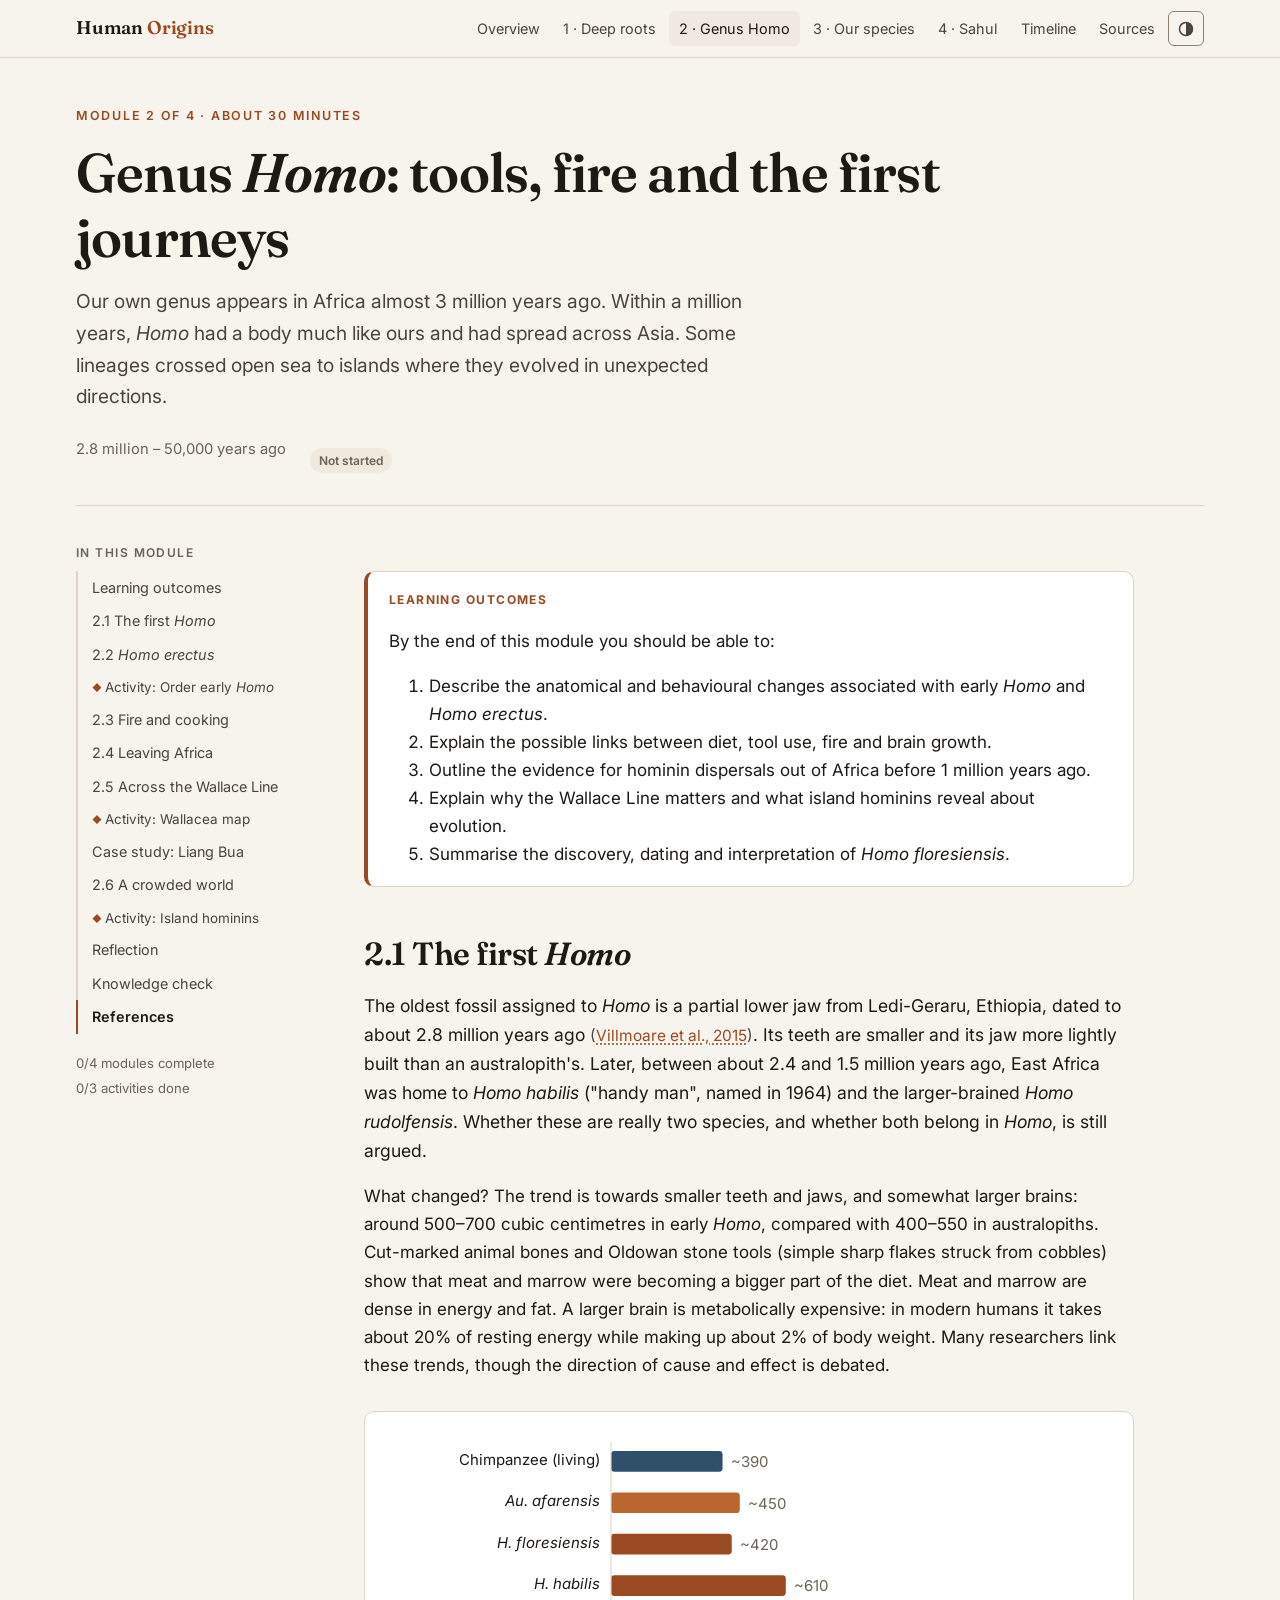
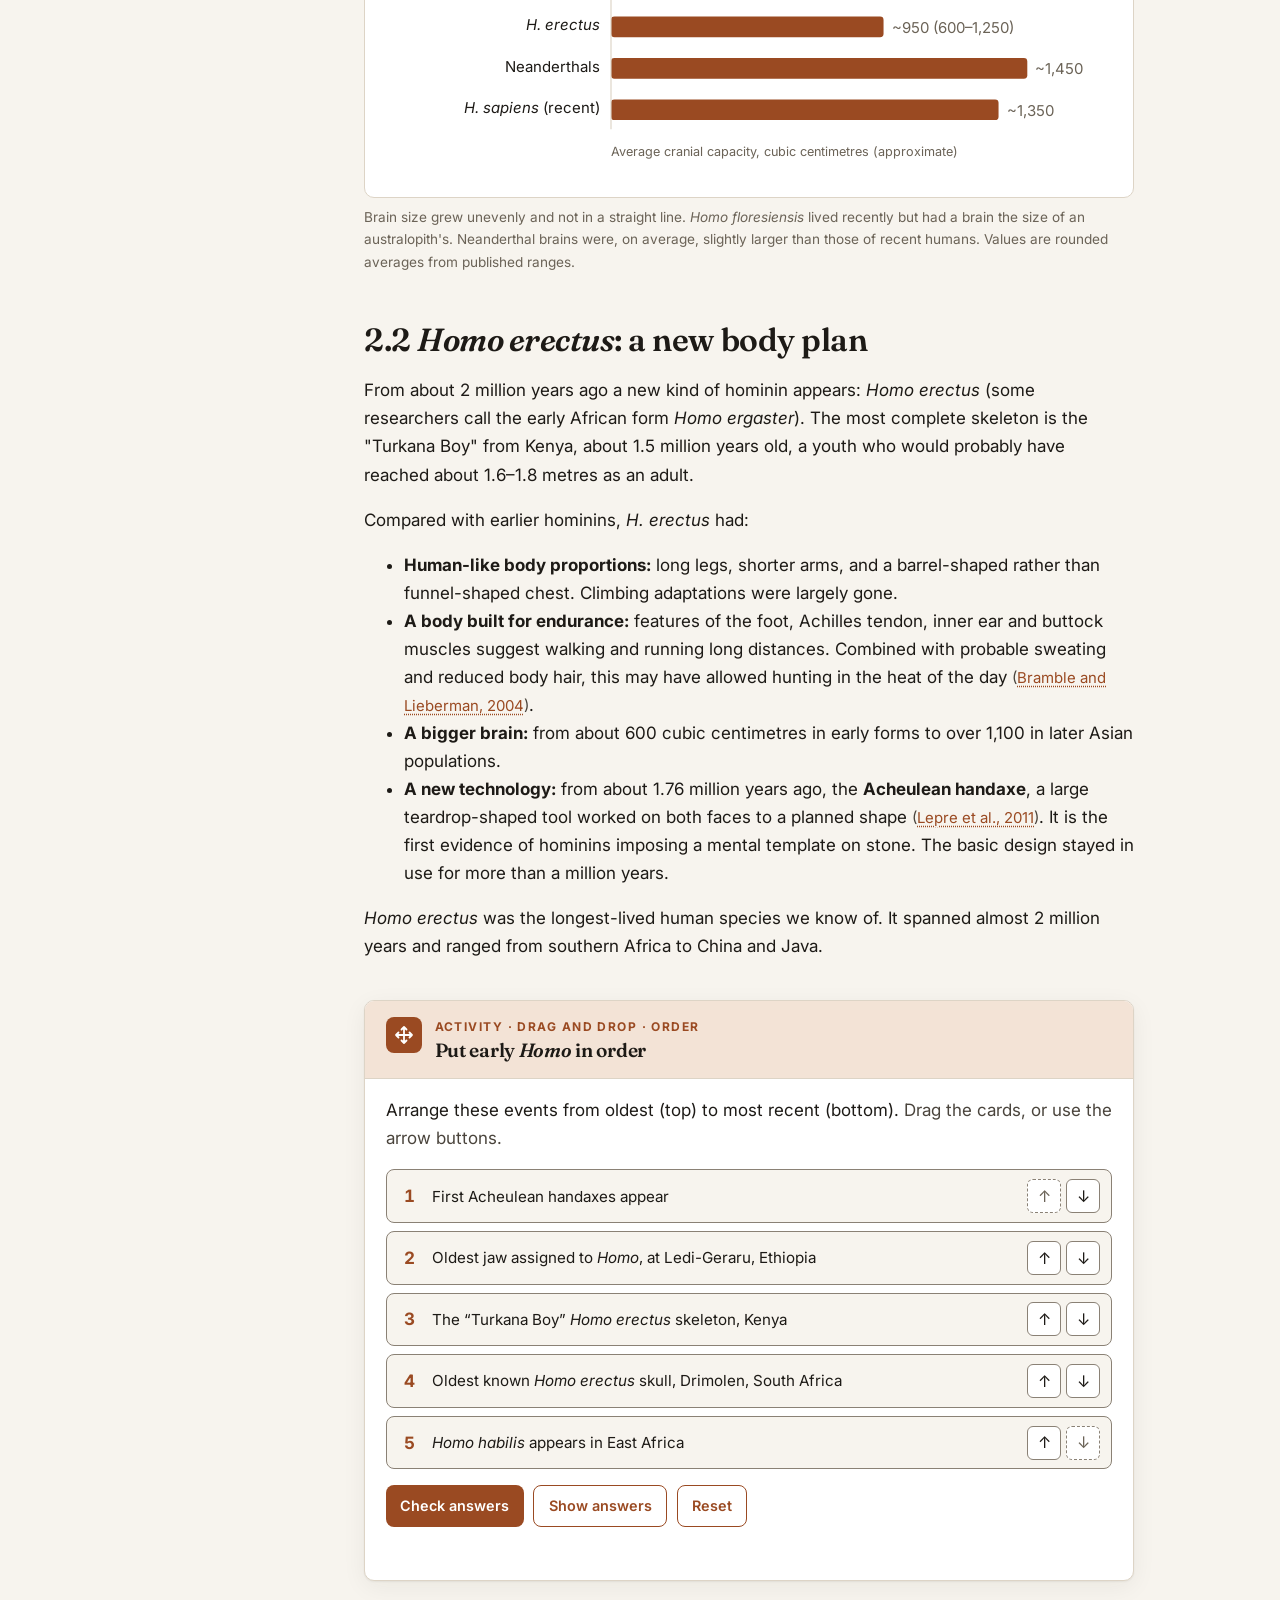
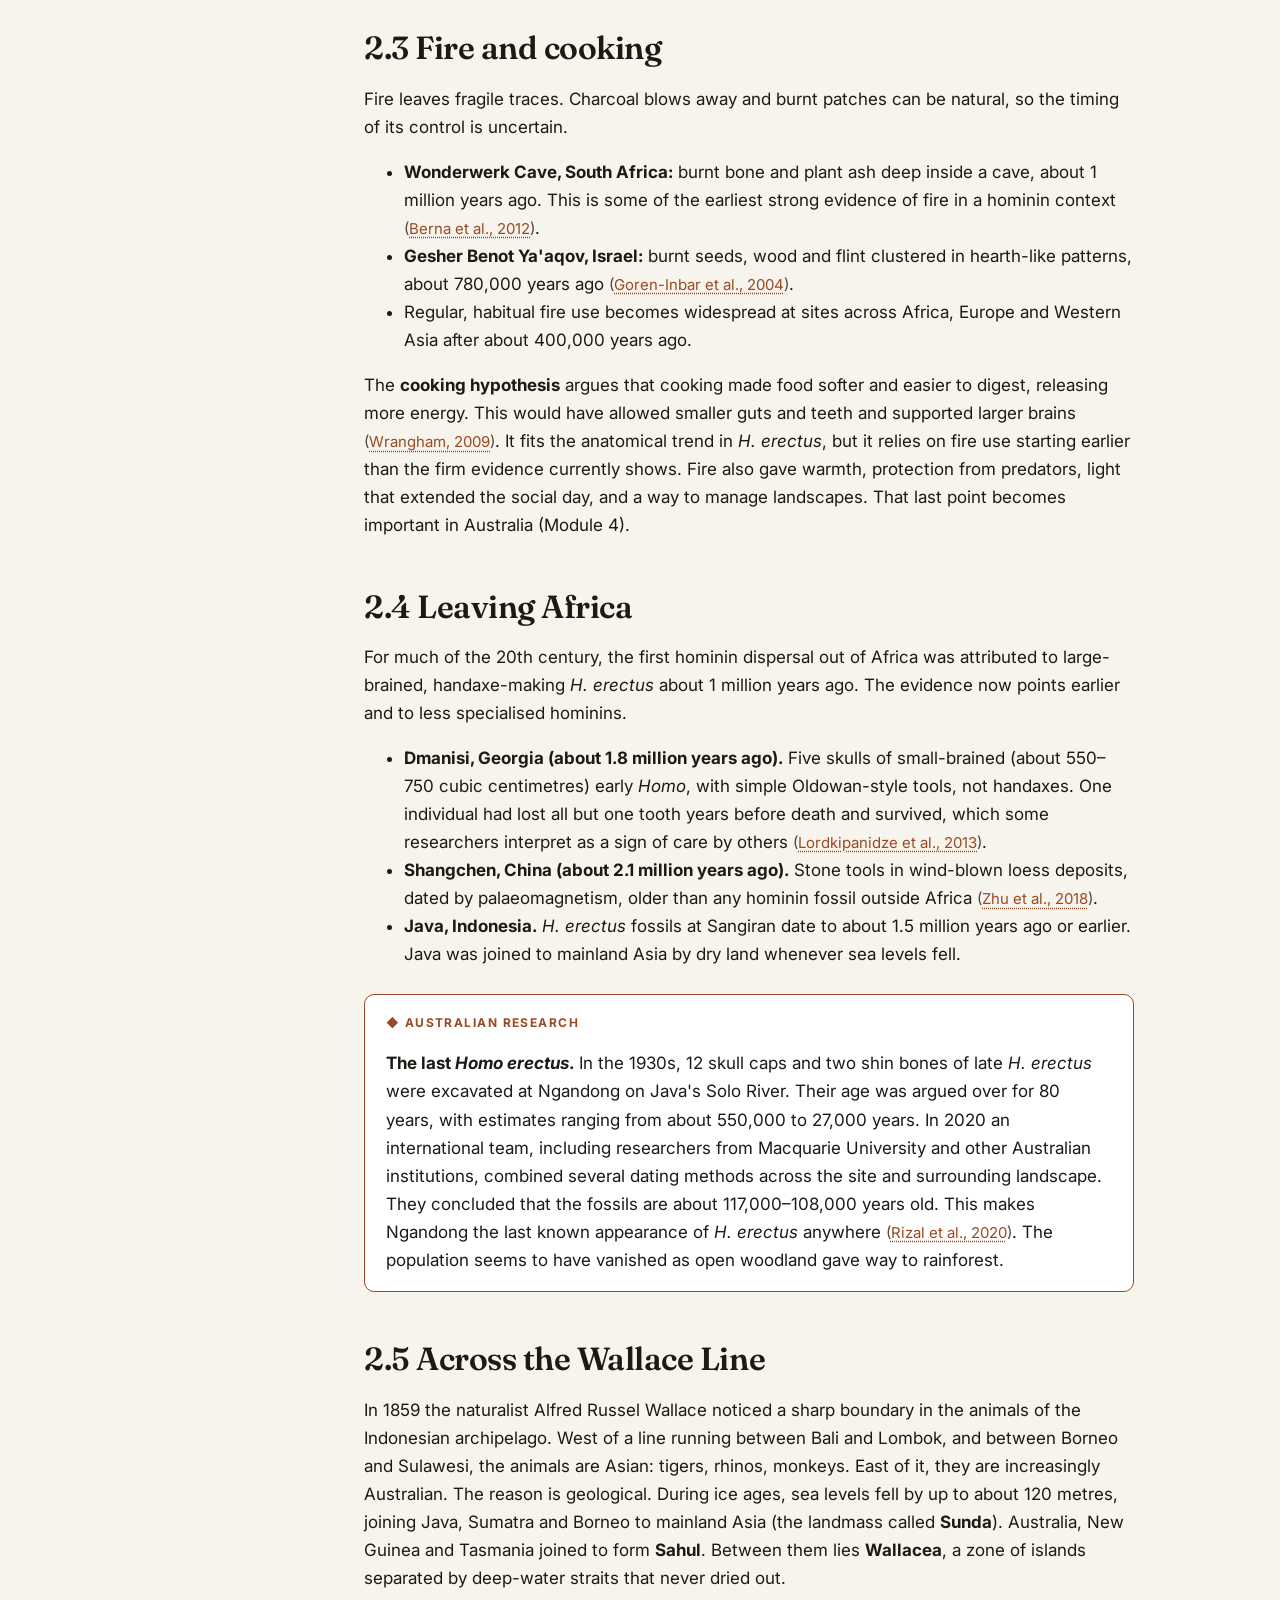
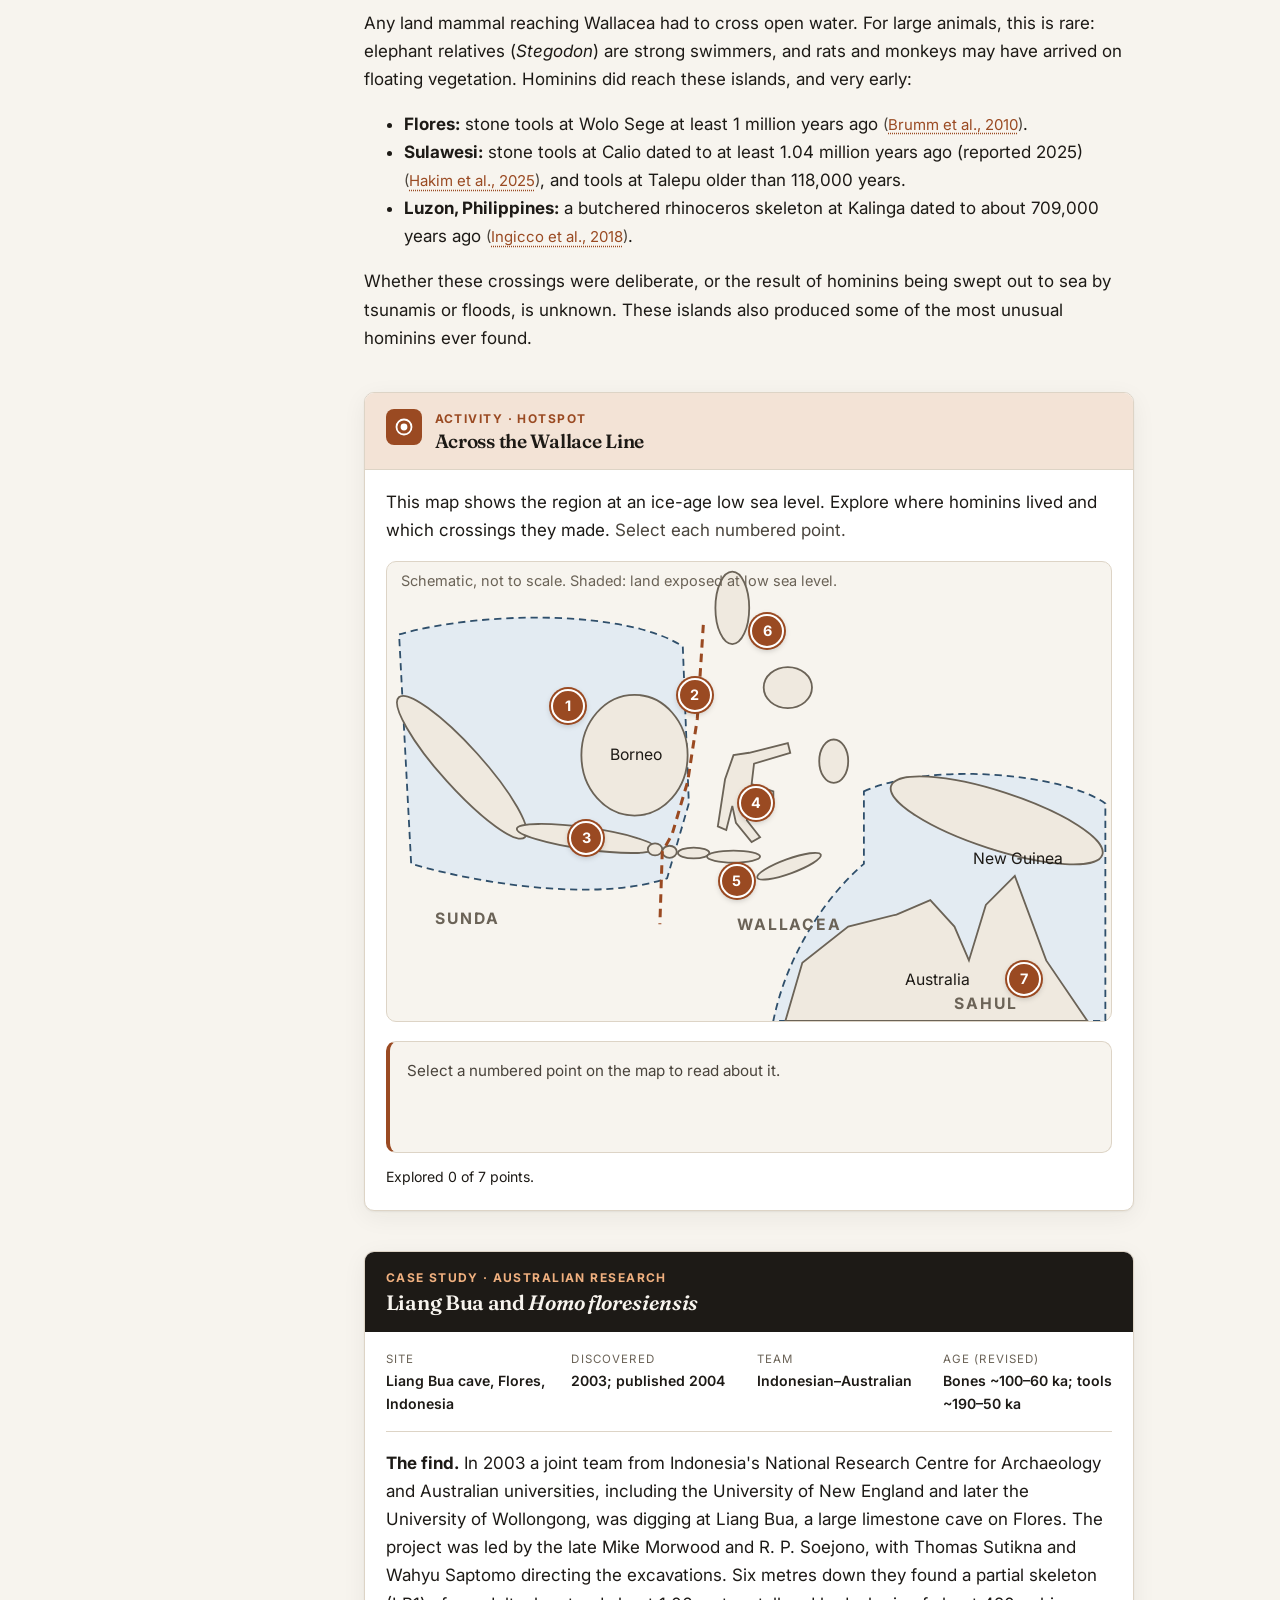
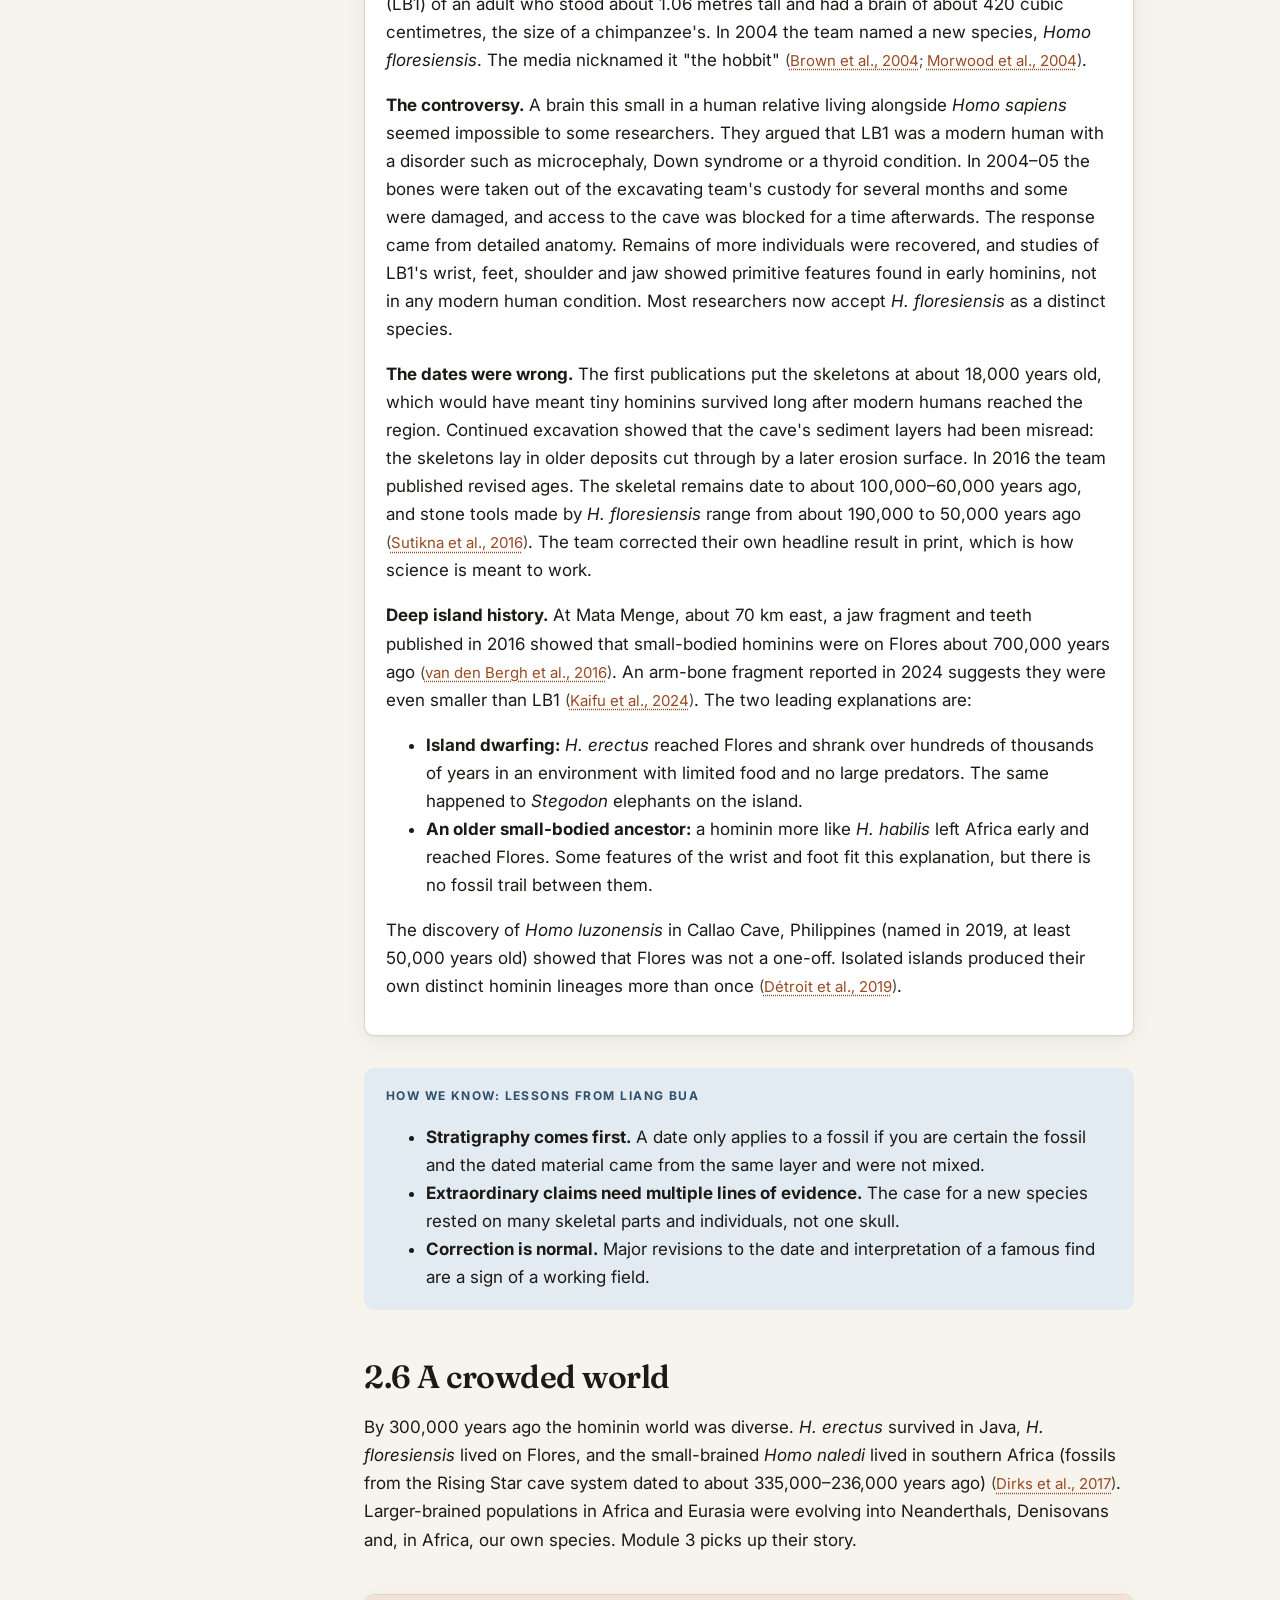
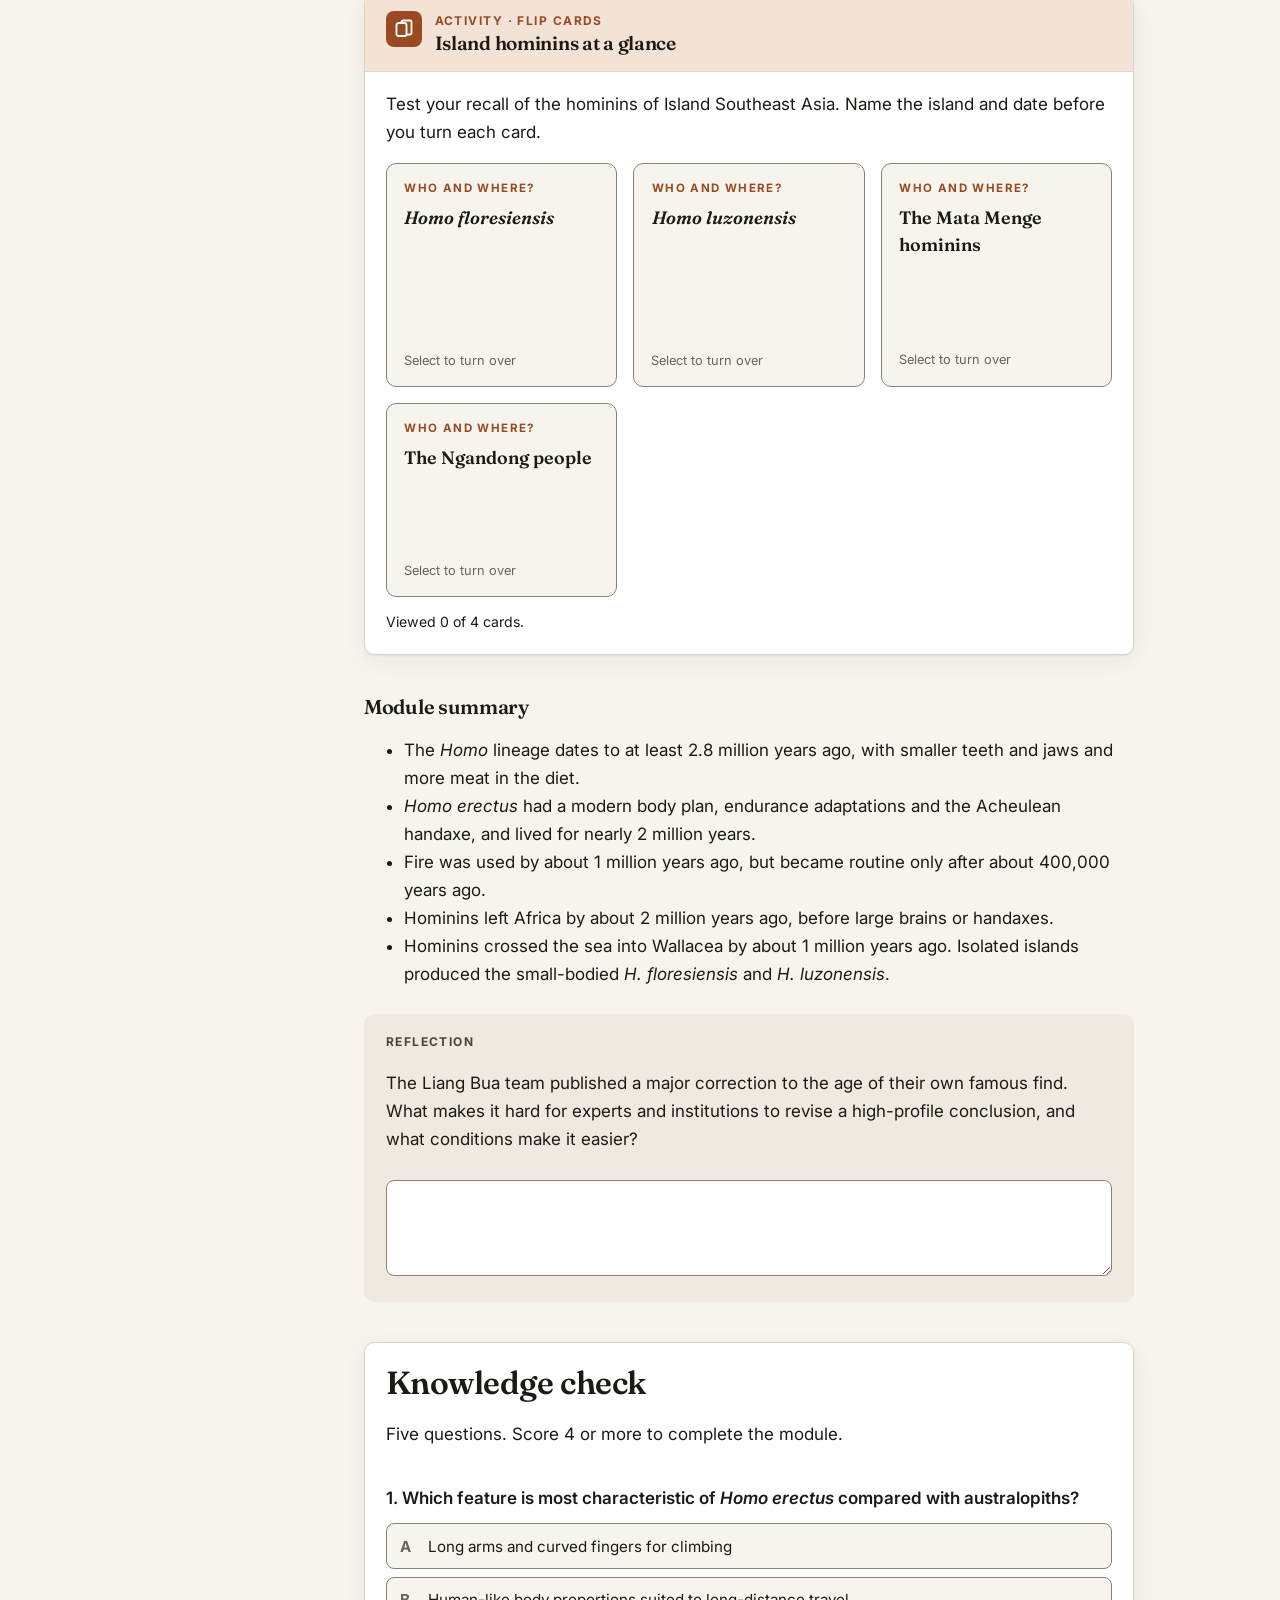
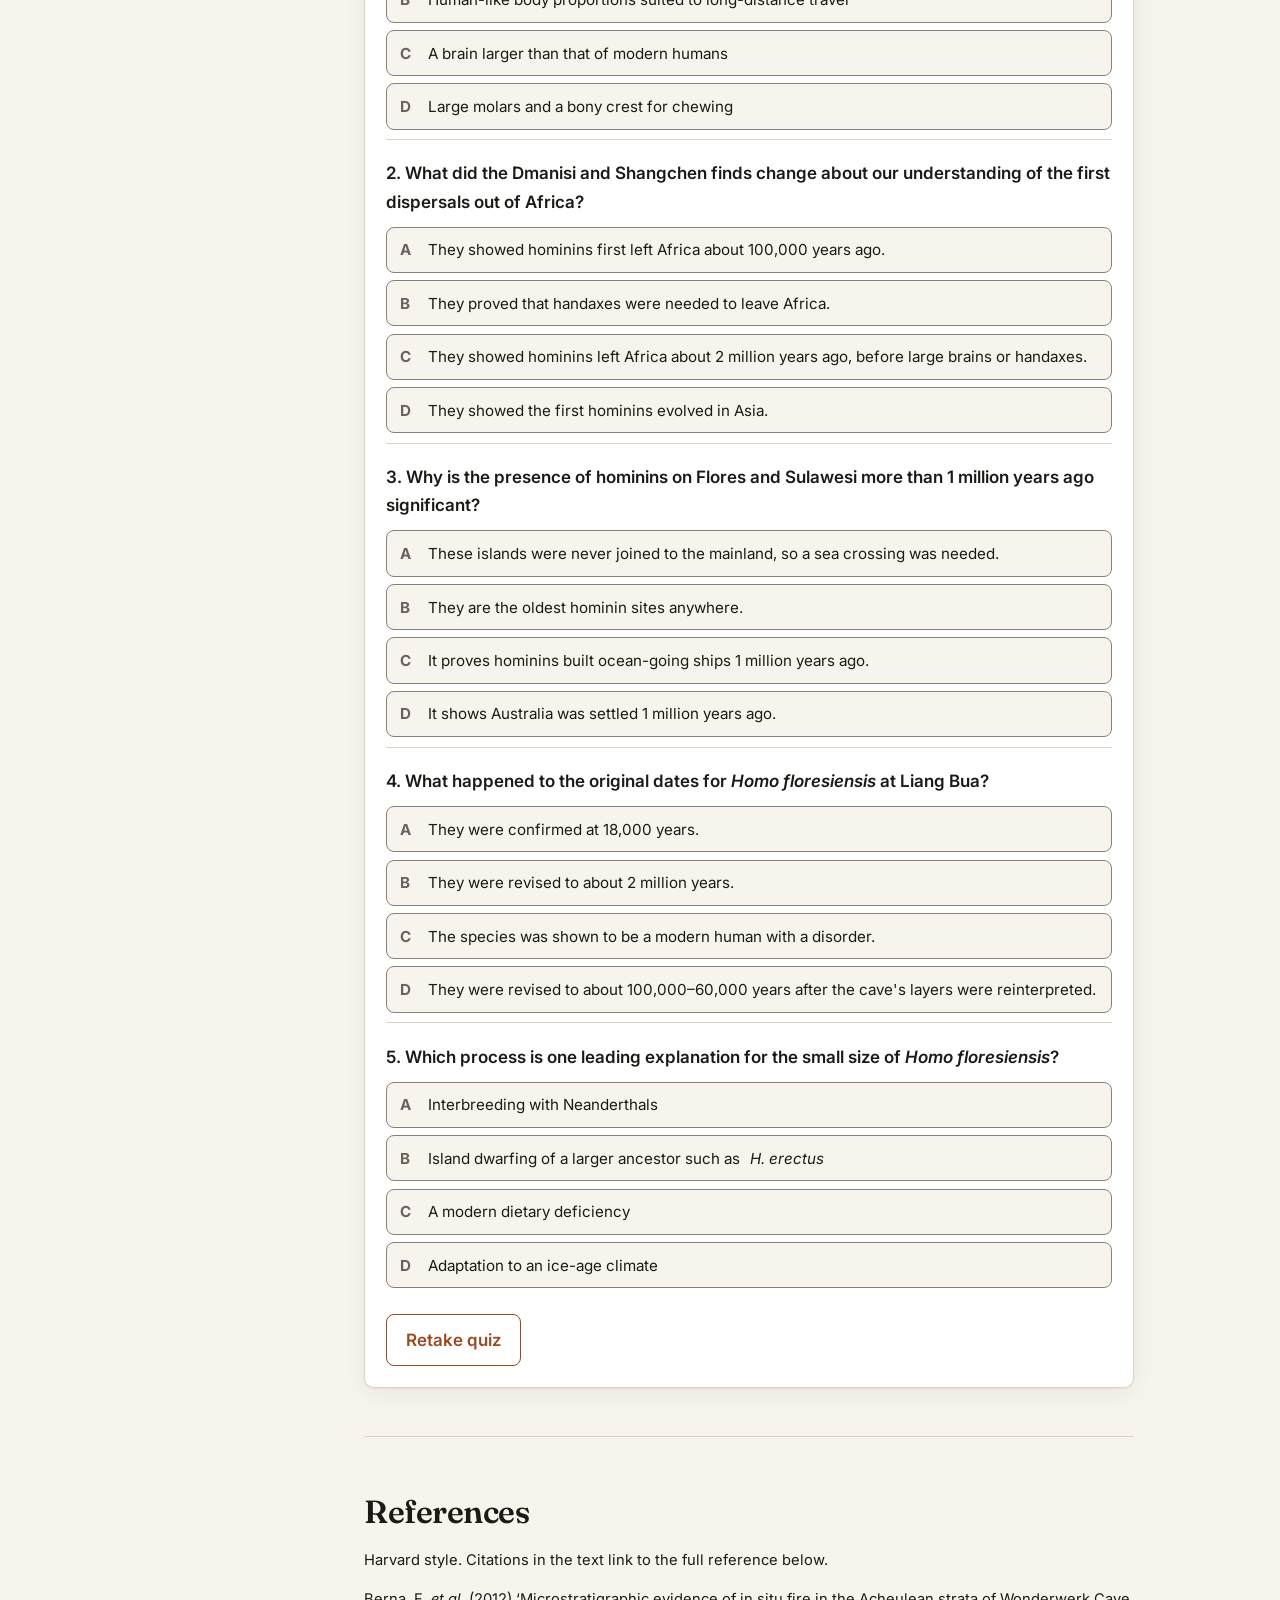
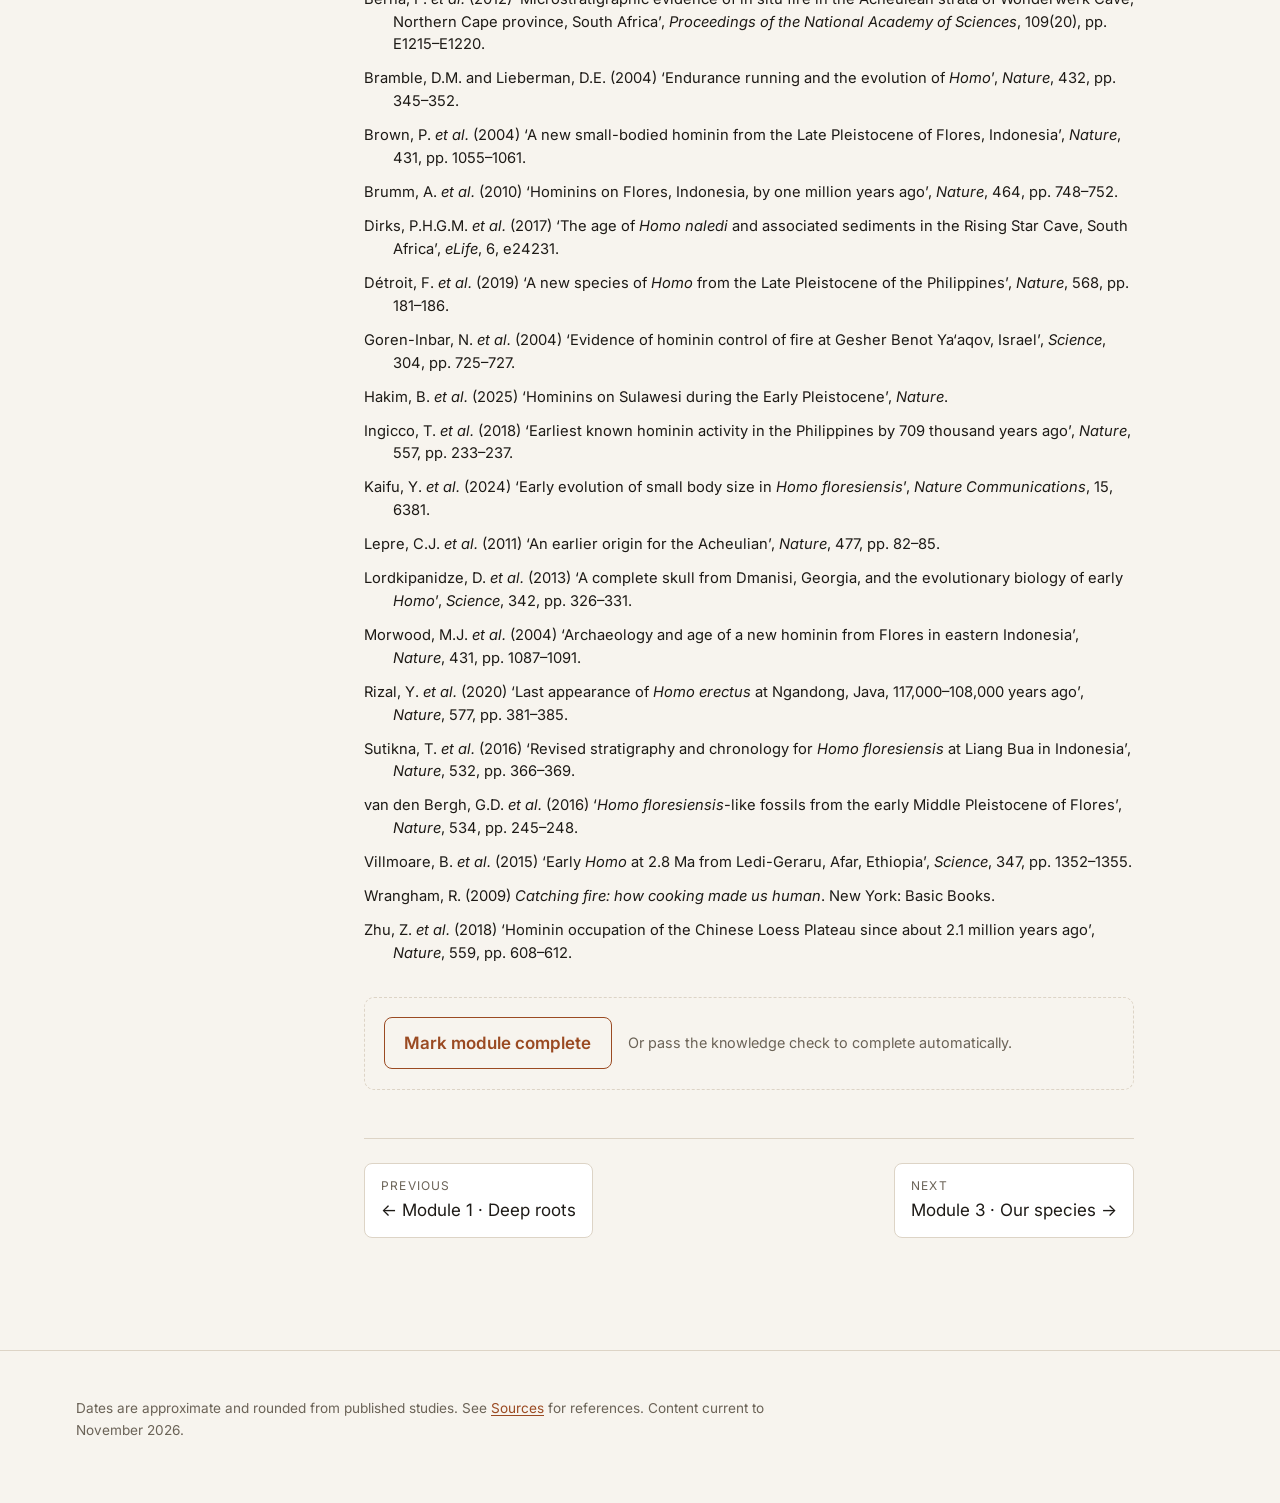
==== commit f32eaef3: "Add Harvard references, Module 1 RPG game and video embed slots - Harvard reference list at the end " ====
--- a/site/module-2.html
+++ b/site/module-2.html
@@ -54,6 +54,7 @@
         <li><a href="#m2-a3" class="toc-act">Activity: Island hominins</a></li>
         <li><a href="#reflect">Reflection</a></li>
         <li><a href="#quiz">Knowledge check</a></li>
+        <li><a href="#references">References</a></li>
       </ol>
       <p class="progress-mini"><span data-progress-count>0</span>/4 modules complete<span class="acts-mini" data-acts-for="m2"></span></p>
     </aside>
@@ -72,7 +73,7 @@
       </div>
 
       <h2 id="s1">2.1 The first <em>Homo</em></h2>
-      <p>The oldest fossil assigned to <em>Homo</em> is a partial lower jaw from Ledi-Geraru, Ethiopia, dated to about 2.8 million years ago. Its teeth are smaller and its jaw more lightly built than an australopith's. Later, between about 2.4 and 1.5 million years ago, East Africa was home to <em>Homo habilis</em> ("handy man", named in 1964) and the larger-brained <em>Homo rudolfensis</em>. Whether these are really two species, and whether both belong in <em>Homo</em>, is still argued.</p>
+      <p>The oldest fossil assigned to <em>Homo</em> is a partial lower jaw from Ledi-Geraru, Ethiopia, dated to about 2.8 million years ago <span class="cite">(<a href="#ref-villmoare2015">Villmoare et al., 2015</a>)</span>. Its teeth are smaller and its jaw more lightly built than an australopith's. Later, between about 2.4 and 1.5 million years ago, East Africa was home to <em>Homo habilis</em> ("handy man", named in 1964) and the larger-brained <em>Homo rudolfensis</em>. Whether these are really two species, and whether both belong in <em>Homo</em>, is still argued.</p>
       <p>What changed? The trend is towards smaller teeth and jaws, and somewhat larger brains: around 500–700 cubic centimetres in early <em>Homo</em>, compared with 400–550 in australopiths. Cut-marked animal bones and Oldowan stone tools (simple sharp flakes struck from cobbles) show that meat and marrow were becoming a bigger part of the diet. Meat and marrow are dense in energy and fat. A larger brain is metabolically expensive: in modern humans it takes about 20% of resting energy while making up about 2% of body weight. Many researchers link these trends, though the direction of cause and effect is debated.</p>
 
       <figure>
@@ -108,9 +109,9 @@
       <p>Compared with earlier hominins, <em>H. erectus</em> had:</p>
       <ul>
         <li><strong>Human-like body proportions:</strong> long legs, shorter arms, and a barrel-shaped rather than funnel-shaped chest. Climbing adaptations were largely gone.</li>
-        <li><strong>A body built for endurance:</strong> features of the foot, Achilles tendon, inner ear and buttock muscles suggest walking and running long distances. Combined with probable sweating and reduced body hair, this may have allowed hunting in the heat of the day.</li>
+        <li><strong>A body built for endurance:</strong> features of the foot, Achilles tendon, inner ear and buttock muscles suggest walking and running long distances. Combined with probable sweating and reduced body hair, this may have allowed hunting in the heat of the day <span class="cite">(<a href="#ref-bramble2004">Bramble and Lieberman, 2004</a>)</span>.</li>
         <li><strong>A bigger brain:</strong> from about 600 cubic centimetres in early forms to over 1,100 in later Asian populations.</li>
-        <li><strong>A new technology:</strong> from about 1.76 million years ago, the <strong>Acheulean handaxe</strong>, a large teardrop-shaped tool worked on both faces to a planned shape. It is the first evidence of hominins imposing a mental template on stone. The basic design stayed in use for more than a million years.</li>
+        <li><strong>A new technology:</strong> from about 1.76 million years ago, the <strong>Acheulean handaxe</strong>, a large teardrop-shaped tool worked on both faces to a planned shape <span class="cite">(<a href="#ref-lepre2011">Lepre et al., 2011</a>)</span>. It is the first evidence of hominins imposing a mental template on stone. The basic design stayed in use for more than a million years.</li>
       </ul>
       <p><em>Homo erectus</em> was the longest-lived human species we know of. It spanned almost 2 million years and ranged from southern Africa to China and Java.</p>
 
@@ -142,32 +143,32 @@
       <h2 id="s3">2.3 Fire and cooking</h2>
       <p>Fire leaves fragile traces. Charcoal blows away and burnt patches can be natural, so the timing of its control is uncertain.</p>
       <ul>
-        <li><strong>Wonderwerk Cave, South Africa:</strong> burnt bone and plant ash deep inside a cave, about 1 million years ago. This is some of the earliest strong evidence of fire in a hominin context.</li>
-        <li><strong>Gesher Benot Ya'aqov, Israel:</strong> burnt seeds, wood and flint clustered in hearth-like patterns, about 780,000 years ago.</li>
+        <li><strong>Wonderwerk Cave, South Africa:</strong> burnt bone and plant ash deep inside a cave, about 1 million years ago. This is some of the earliest strong evidence of fire in a hominin context <span class="cite">(<a href="#ref-berna2012">Berna et al., 2012</a>)</span>.</li>
+        <li><strong>Gesher Benot Ya'aqov, Israel:</strong> burnt seeds, wood and flint clustered in hearth-like patterns, about 780,000 years ago <span class="cite">(<a href="#ref-goren2004">Goren-Inbar et al., 2004</a>)</span>.</li>
         <li>Regular, habitual fire use becomes widespread at sites across Africa, Europe and Western Asia after about 400,000 years ago.</li>
       </ul>
-      <p>The <strong>cooking hypothesis</strong> argues that cooking made food softer and easier to digest, releasing more energy. This would have allowed smaller guts and teeth and supported larger brains. It fits the anatomical trend in <em>H. erectus</em>, but it relies on fire use starting earlier than the firm evidence currently shows. Fire also gave warmth, protection from predators, light that extended the social day, and a way to manage landscapes. That last point becomes important in Australia (Module 4).</p>
+      <p>The <strong>cooking hypothesis</strong> argues that cooking made food softer and easier to digest, releasing more energy. This would have allowed smaller guts and teeth and supported larger brains <span class="cite">(<a href="#ref-wrangham2009">Wrangham, 2009</a>)</span>. It fits the anatomical trend in <em>H. erectus</em>, but it relies on fire use starting earlier than the firm evidence currently shows. Fire also gave warmth, protection from predators, light that extended the social day, and a way to manage landscapes. That last point becomes important in Australia (Module 4).</p>
 
       <h2 id="s4">2.4 Leaving Africa</h2>
       <p>For much of the 20th century, the first hominin dispersal out of Africa was attributed to large-brained, handaxe-making <em>H. erectus</em> about 1 million years ago. The evidence now points earlier and to less specialised hominins.</p>
       <ul>
-        <li><strong>Dmanisi, Georgia (about 1.8 million years ago).</strong> Five skulls of small-brained (about 550–750 cubic centimetres) early <em>Homo</em>, with simple Oldowan-style tools, not handaxes. One individual had lost all but one tooth years before death and survived, which some researchers interpret as a sign of care by others.</li>
-        <li><strong>Shangchen, China (about 2.1 million years ago).</strong> Stone tools in wind-blown loess deposits, dated by palaeomagnetism, older than any hominin fossil outside Africa.</li>
+        <li><strong>Dmanisi, Georgia (about 1.8 million years ago).</strong> Five skulls of small-brained (about 550–750 cubic centimetres) early <em>Homo</em>, with simple Oldowan-style tools, not handaxes. One individual had lost all but one tooth years before death and survived, which some researchers interpret as a sign of care by others <span class="cite">(<a href="#ref-lordkipanidze2013">Lordkipanidze et al., 2013</a>)</span>.</li>
+        <li><strong>Shangchen, China (about 2.1 million years ago).</strong> Stone tools in wind-blown loess deposits, dated by palaeomagnetism, older than any hominin fossil outside Africa <span class="cite">(<a href="#ref-zhu2018">Zhu et al., 2018</a>)</span>.</li>
         <li><strong>Java, Indonesia.</strong> <em>H. erectus</em> fossils at Sangiran date to about 1.5 million years ago or earlier. Java was joined to mainland Asia by dry land whenever sea levels fell.</li>
       </ul>
 
       <div class="box aus">
         <p class="box-title">Australian research</p>
-        <p><strong>The last <em>Homo erectus</em>.</strong> In the 1930s, 12 skull caps and two shin bones of late <em>H. erectus</em> were excavated at Ngandong on Java's Solo River. Their age was argued over for 80 years, with estimates ranging from about 550,000 to 27,000 years. In 2020 an international team, including researchers from Macquarie University and other Australian institutions, combined several dating methods across the site and surrounding landscape. They concluded that the fossils are about 117,000–108,000 years old. This makes Ngandong the last known appearance of <em>H. erectus</em> anywhere. The population seems to have vanished as open woodland gave way to rainforest.</p>
+        <p><strong>The last <em>Homo erectus</em>.</strong> In the 1930s, 12 skull caps and two shin bones of late <em>H. erectus</em> were excavated at Ngandong on Java's Solo River. Their age was argued over for 80 years, with estimates ranging from about 550,000 to 27,000 years. In 2020 an international team, including researchers from Macquarie University and other Australian institutions, combined several dating methods across the site and surrounding landscape. They concluded that the fossils are about 117,000–108,000 years old. This makes Ngandong the last known appearance of <em>H. erectus</em> anywhere <span class="cite">(<a href="#ref-rizal2020">Rizal et al., 2020</a>)</span>. The population seems to have vanished as open woodland gave way to rainforest.</p>
       </div>
 
       <h2 id="s5">2.5 Across the Wallace Line</h2>
       <p>In 1859 the naturalist Alfred Russel Wallace noticed a sharp boundary in the animals of the Indonesian archipelago. West of a line running between Bali and Lombok, and between Borneo and Sulawesi, the animals are Asian: tigers, rhinos, monkeys. East of it, they are increasingly Australian. The reason is geological. During ice ages, sea levels fell by up to about 120 metres, joining Java, Sumatra and Borneo to mainland Asia (the landmass called <strong>Sunda</strong>). Australia, New Guinea and Tasmania joined to form <strong>Sahul</strong>. Between them lies <strong>Wallacea</strong>, a zone of islands separated by deep-water straits that never dried out.</p>
       <p>Any land mammal reaching Wallacea had to cross open water. For large animals, this is rare: elephant relatives (<em>Stegodon</em>) are strong swimmers, and rats and monkeys may have arrived on floating vegetation. Hominins did reach these islands, and very early:</p>
       <ul>
-        <li><strong>Flores:</strong> stone tools at Wolo Sege at least 1 million years ago.</li>
-        <li><strong>Sulawesi:</strong> stone tools at Calio dated to at least 1.04 million years ago (reported 2025), and tools at Talepu older than 118,000 years.</li>
-        <li><strong>Luzon, Philippines:</strong> a butchered rhinoceros skeleton at Kalinga dated to about 709,000 years ago.</li>
+        <li><strong>Flores:</strong> stone tools at Wolo Sege at least 1 million years ago <span class="cite">(<a href="#ref-brumm2010">Brumm et al., 2010</a>)</span>.</li>
+        <li><strong>Sulawesi:</strong> stone tools at Calio dated to at least 1.04 million years ago (reported 2025) <span class="cite">(<a href="#ref-hakim2025">Hakim et al., 2025</a>)</span>, and tools at Talepu older than 118,000 years.</li>
+        <li><strong>Luzon, Philippines:</strong> a butchered rhinoceros skeleton at Kalinga dated to about 709,000 years ago <span class="cite">(<a href="#ref-ingicco2018">Ingicco et al., 2018</a>)</span>.</li>
       </ul>
       <p>Whether these crossings were deliberate, or the result of hominins being swept out to sea by tsunamis or floods, is unknown. These islands also produced some of the most unusual hominins ever found.</p>
 
@@ -243,17 +244,24 @@
             <div><dt>Team</dt><dd>Indonesian–Australian</dd></div>
             <div><dt>Age (revised)</dt><dd>Bones ~100–60 ka; tools ~190–50 ka</dd></div>
           </dl>
-          <p><strong>The find.</strong> In 2003 a joint team from Indonesia's National Research Centre for Archaeology and Australian universities, including the University of New England and later the University of Wollongong, was digging at Liang Bua, a large limestone cave on Flores. The project was led by the late Mike Morwood and R. P. Soejono, with Thomas Sutikna and Wahyu Saptomo directing the excavations. Six metres down they found a partial skeleton (LB1) of an adult who stood about 1.06 metres tall and had a brain of about 420 cubic centimetres, the size of a chimpanzee's. In 2004 the team named a new species, <em>Homo floresiensis</em>. The media nicknamed it "the hobbit".</p>
+          <p><strong>The find.</strong> In 2003 a joint team from Indonesia's National Research Centre for Archaeology and Australian universities, including the University of New England and later the University of Wollongong, was digging at Liang Bua, a large limestone cave on Flores. The project was led by the late Mike Morwood and R. P. Soejono, with Thomas Sutikna and Wahyu Saptomo directing the excavations. Six metres down they found a partial skeleton (LB1) of an adult who stood about 1.06 metres tall and had a brain of about 420 cubic centimetres, the size of a chimpanzee's. In 2004 the team named a new species, <em>Homo floresiensis</em>. The media nicknamed it "the hobbit" <span class="cite">(<a href="#ref-brown2004">Brown et al., 2004</a>; <a href="#ref-morwood2004">Morwood et al., 2004</a>)</span>.</p>
           <p><strong>The controversy.</strong> A brain this small in a human relative living alongside <em>Homo sapiens</em> seemed impossible to some researchers. They argued that LB1 was a modern human with a disorder such as microcephaly, Down syndrome or a thyroid condition. In 2004–05 the bones were taken out of the excavating team's custody for several months and some were damaged, and access to the cave was blocked for a time afterwards. The response came from detailed anatomy. Remains of more individuals were recovered, and studies of LB1's wrist, feet, shoulder and jaw showed primitive features found in early hominins, not in any modern human condition. Most researchers now accept <em>H. floresiensis</em> as a distinct species.</p>
-          <p><strong>The dates were wrong.</strong> The first publications put the skeletons at about 18,000 years old, which would have meant tiny hominins survived long after modern humans reached the region. Continued excavation showed that the cave's sediment layers had been misread: the skeletons lay in older deposits cut through by a later erosion surface. In 2016 the team published revised ages. The skeletal remains date to about 100,000–60,000 years ago, and stone tools made by <em>H. floresiensis</em> range from about 190,000 to 50,000 years ago. The team corrected their own headline result in print, which is how science is meant to work.</p>
-          <p><strong>Deep island history.</strong> At Mata Menge, about 70 km east, a jaw fragment and teeth published in 2016 showed that small-bodied hominins were on Flores about 700,000 years ago. An arm-bone fragment reported in 2024 suggests they were even smaller than LB1. The two leading explanations are:</p>
+          <p><strong>The dates were wrong.</strong> The first publications put the skeletons at about 18,000 years old, which would have meant tiny hominins survived long after modern humans reached the region. Continued excavation showed that the cave's sediment layers had been misread: the skeletons lay in older deposits cut through by a later erosion surface. In 2016 the team published revised ages. The skeletal remains date to about 100,000–60,000 years ago, and stone tools made by <em>H. floresiensis</em> range from about 190,000 to 50,000 years ago <span class="cite">(<a href="#ref-sutikna2016">Sutikna et al., 2016</a>)</span>. The team corrected their own headline result in print, which is how science is meant to work.</p>
+          <p><strong>Deep island history.</strong> At Mata Menge, about 70 km east, a jaw fragment and teeth published in 2016 showed that small-bodied hominins were on Flores about 700,000 years ago <span class="cite">(<a href="#ref-vandenbergh2016">van den Bergh et al., 2016</a>)</span>. An arm-bone fragment reported in 2024 suggests they were even smaller than LB1 <span class="cite">(<a href="#ref-kaifu2024">Kaifu et al., 2024</a>)</span>. The two leading explanations are:</p>
           <ul>
             <li><strong>Island dwarfing:</strong> <em>H. erectus</em> reached Flores and shrank over hundreds of thousands of years in an environment with limited food and no large predators. The same happened to <em>Stegodon</em> elephants on the island.</li>
             <li><strong>An older small-bodied ancestor:</strong> a hominin more like <em>H. habilis</em> left Africa early and reached Flores. Some features of the wrist and foot fit this explanation, but there is no fossil trail between them.</li>
           </ul>
-          <p>The discovery of <em>Homo luzonensis</em> in Callao Cave, Philippines (named in 2019, at least 50,000 years old) showed that Flores was not a one-off. Isolated islands produced their own distinct hominin lineages more than once.</p>
-        </div>
-      </section>
+          <p>The discovery of <em>Homo luzonensis</em> in Callao Cave, Philippines (named in 2019, at least 50,000 years old) showed that Flores was not a one-off. Isolated islands produced their own distinct hominin lineages more than once <span class="cite">(<a href="#ref-detroit2019">Détroit et al., 2019</a>)</span>.</p>
+        </div>
+      </section>
+
+      <figure class="video" id="video-m2" data-youtube="" data-title="The discovery of Homo floresiensis" hidden>
+        <div class="video-frame"></div>
+        <figcaption><strong>Watch: The discovery of Homo floresiensis</strong> · <a class="video-link" href="#">Open on YouTube</a>
+          <ul><li>As you watch, look for how the team argued that LB1 was a new species and not a modern human with a disorder.</li><li>Compare any dates mentioned with the 2016 revision described above.</li></ul>
+        </figcaption>
+      </figure>
 
       <div class="box method">
         <p class="box-title">How we know: lessons from Liang Bua</p>
@@ -265,7 +273,7 @@
       </div>
 
       <h2 id="s6">2.6 A crowded world</h2>
-      <p>By 300,000 years ago the hominin world was diverse. <em>H. erectus</em> survived in Java, <em>H. floresiensis</em> lived on Flores, and the small-brained <em>Homo naledi</em> lived in southern Africa (fossils from the Rising Star cave system dated to about 335,000–236,000 years ago). Larger-brained populations in Africa and Eurasia were evolving into Neanderthals, Denisovans and, in Africa, our own species. Module 3 picks up their story.</p>
+      <p>By 300,000 years ago the hominin world was diverse. <em>H. erectus</em> survived in Java, <em>H. floresiensis</em> lived on Flores, and the small-brained <em>Homo naledi</em> lived in southern Africa (fossils from the Rising Star cave system dated to about 335,000–236,000 years ago) <span class="cite">(<a href="#ref-dirks2017">Dirks et al., 2017</a>)</span>. Larger-brained populations in Africa and Eurasia were evolving into Neanderthals, Denisovans and, in Africa, our own species. Module 3 picks up their story.</p>
 
             <section class="activity" id="m2-a3" data-activity="m2-a3" data-type="flip" aria-labelledby="m2-a3-h">
         <div class="act-head">
@@ -384,6 +392,32 @@
         <div class="quiz-actions"><button class="btn secondary" type="button" data-quiz-reset>Retake quiz</button></div>
       </section>
 
+      <section class="references" id="references" aria-labelledby="refs-h">
+        <h2 id="refs-h">References</h2>
+        <p class="ref-note">Harvard style. Citations in the text link to the full reference below.</p>
+        <ul class="ref-list">
+          <li id="ref-berna2012">Berna, F. <em>et al.</em> (2012) ‘Microstratigraphic evidence of in situ fire in the Acheulean strata of Wonderwerk Cave, Northern Cape province, South Africa’, <em>Proceedings of the National Academy of Sciences</em>, 109(20), pp. E1215–E1220.</li>
+          <li id="ref-bramble2004">Bramble, D.M. and Lieberman, D.E. (2004) ‘Endurance running and the evolution of <em>Homo</em>’, <em>Nature</em>, 432, pp. 345–352.</li>
+          <li id="ref-brown2004">Brown, P. <em>et al.</em> (2004) ‘A new small-bodied hominin from the Late Pleistocene of Flores, Indonesia’, <em>Nature</em>, 431, pp. 1055–1061.</li>
+          <li id="ref-brumm2010">Brumm, A. <em>et al.</em> (2010) ‘Hominins on Flores, Indonesia, by one million years ago’, <em>Nature</em>, 464, pp. 748–752.</li>
+          <li id="ref-dirks2017">Dirks, P.H.G.M. <em>et al.</em> (2017) ‘The age of <em>Homo naledi</em> and associated sediments in the Rising Star Cave, South Africa’, <em>eLife</em>, 6, e24231.</li>
+          <li id="ref-detroit2019">Détroit, F. <em>et al.</em> (2019) ‘A new species of <em>Homo</em> from the Late Pleistocene of the Philippines’, <em>Nature</em>, 568, pp. 181–186.</li>
+          <li id="ref-goren2004">Goren-Inbar, N. <em>et al.</em> (2004) ‘Evidence of hominin control of fire at Gesher Benot Ya‘aqov, Israel’, <em>Science</em>, 304, pp. 725–727.</li>
+          <li id="ref-hakim2025">Hakim, B. <em>et al.</em> (2025) ‘Hominins on Sulawesi during the Early Pleistocene’, <em>Nature</em>.</li>
+          <li id="ref-ingicco2018">Ingicco, T. <em>et al.</em> (2018) ‘Earliest known hominin activity in the Philippines by 709 thousand years ago’, <em>Nature</em>, 557, pp. 233–237.</li>
+          <li id="ref-kaifu2024">Kaifu, Y. <em>et al.</em> (2024) ‘Early evolution of small body size in <em>Homo floresiensis</em>’, <em>Nature Communications</em>, 15, 6381.</li>
+          <li id="ref-lepre2011">Lepre, C.J. <em>et al.</em> (2011) ‘An earlier origin for the Acheulian’, <em>Nature</em>, 477, pp. 82–85.</li>
+          <li id="ref-lordkipanidze2013">Lordkipanidze, D. <em>et al.</em> (2013) ‘A complete skull from Dmanisi, Georgia, and the evolutionary biology of early <em>Homo</em>’, <em>Science</em>, 342, pp. 326–331.</li>
+          <li id="ref-morwood2004">Morwood, M.J. <em>et al.</em> (2004) ‘Archaeology and age of a new hominin from Flores in eastern Indonesia’, <em>Nature</em>, 431, pp. 1087–1091.</li>
+          <li id="ref-rizal2020">Rizal, Y. <em>et al.</em> (2020) ‘Last appearance of <em>Homo erectus</em> at Ngandong, Java, 117,000–108,000 years ago’, <em>Nature</em>, 577, pp. 381–385.</li>
+          <li id="ref-sutikna2016">Sutikna, T. <em>et al.</em> (2016) ‘Revised stratigraphy and chronology for <em>Homo floresiensis</em> at Liang Bua in Indonesia’, <em>Nature</em>, 532, pp. 366–369.</li>
+          <li id="ref-vandenbergh2016">van den Bergh, G.D. <em>et al.</em> (2016) ‘<em>Homo floresiensis</em>-like fossils from the early Middle Pleistocene of Flores’, <em>Nature</em>, 534, pp. 245–248.</li>
+          <li id="ref-villmoare2015">Villmoare, B. <em>et al.</em> (2015) ‘Early <em>Homo</em> at 2.8 Ma from Ledi-Geraru, Afar, Ethiopia’, <em>Science</em>, 347, pp. 1352–1355.</li>
+          <li id="ref-wrangham2009">Wrangham, R. (2009) <em>Catching fire: how cooking made us human</em>. New York: Basic Books.</li>
+          <li id="ref-zhu2018">Zhu, Z. <em>et al.</em> (2018) ‘Hominin occupation of the Chinese Loess Plateau since about 2.1 million years ago’, <em>Nature</em>, 559, pp. 608–612.</li>
+        </ul>
+      </section>
+
       <div class="complete-row">
         <button class="btn secondary" type="button" data-complete-btn="m2">Mark module complete</button>
         <span style="color:var(--ink-3);font-size:.9rem">Or pass the knowledge check to complete automatically.</span>
@@ -403,5 +437,6 @@
 </div></footer>
 <script src="assets/app.js"></script>
 <script src="assets/activities.js"></script>
+<script src="assets/videos.js"></script>
 </body>
 </html>
--- a/site/assets/styles.css
+++ b/site/assets/styles.css
@@ -377,3 +377,35 @@
 .toc .acts-mini { display: block; margin-top: .2rem; }
 .toc .toc-act { font-size: .84rem; color: var(--ink-2); }
 .toc .toc-act::before { content: "◆ "; color: var(--accent); font-size: .7em; vertical-align: 1px; }
+
+/* Harvard citations and reference lists */
+.cite { font-size: .88em; color: var(--ink-2); white-space: normal; }
+.cite a { color: var(--accent); text-decoration: underline dotted; text-underline-offset: 3px; }
+.cite a:hover { color: var(--link-hover); text-decoration-style: solid; }
+.references { margin-top: 3rem; border-top: 1px solid var(--rule); padding-top: .5rem; }
+.ref-note { color: var(--ink-2); font-size: .92rem; }
+.ref-list { list-style: none; padding: 0; margin: 1rem 0; font-size: .92rem; }
+.ref-list li { padding-left: 2em; text-indent: -2em; margin-bottom: .7rem; line-height: 1.55; border-radius: 6px; }
+.ref-list li:target { background: var(--accent-soft); outline: 2px solid var(--accent); outline-offset: 4px; }
+
+/* Video embeds */
+figure.video { margin: 2rem 0; }
+figure.video[hidden] { display: none; }
+.video-frame { position: relative; aspect-ratio: 16 / 9; background: #1d1a16; border-radius: var(--radius); overflow: hidden; border: 1px solid var(--control); }
+.video-frame iframe { position: absolute; inset: 0; width: 100%; height: 100%; border: 0; }
+.video-play { all: unset; cursor: pointer; position: absolute; inset: 0; display: block; }
+.video-play img { width: 100%; height: 100%; object-fit: cover; display: block; }
+.video-play .video-icon { position: absolute; left: 50%; top: 50%; transform: translate(-50%, -50%); transition: transform .15s; }
+.video-play:hover .video-icon { transform: translate(-50%, -50%) scale(1.08); }
+.video-play:focus-visible { outline: 4px solid var(--focus); outline-offset: -4px; }
+figure.video figcaption { font-size: .92rem; color: var(--ink-2); margin-top: .6rem; }
+figure.video figcaption strong { color: var(--ink); }
+figure.video ul { margin: .4rem 0 0; padding-left: 1.2rem; }
+
+/* Game launch card */
+.game-card { display: grid; grid-template-columns: auto 1fr; gap: 1.2rem; align-items: center; margin: 2.5rem 0; padding: 1.3rem; border-radius: var(--radius); background: var(--case-bg); color: var(--case-ink); box-shadow: var(--shadow); }
+.game-card h2 { margin: .2rem 0 .4rem; color: var(--case-ink); font-size: 1.5rem; }
+.game-card p { margin: 0 0 .8rem; color: var(--case-ink); }
+.game-card .box-title { color: var(--case-title); margin: 0; }
+.game-card svg { width: 96px; height: 96px; }
+@media (max-width: 560px) { .game-card { grid-template-columns: 1fr; } }
